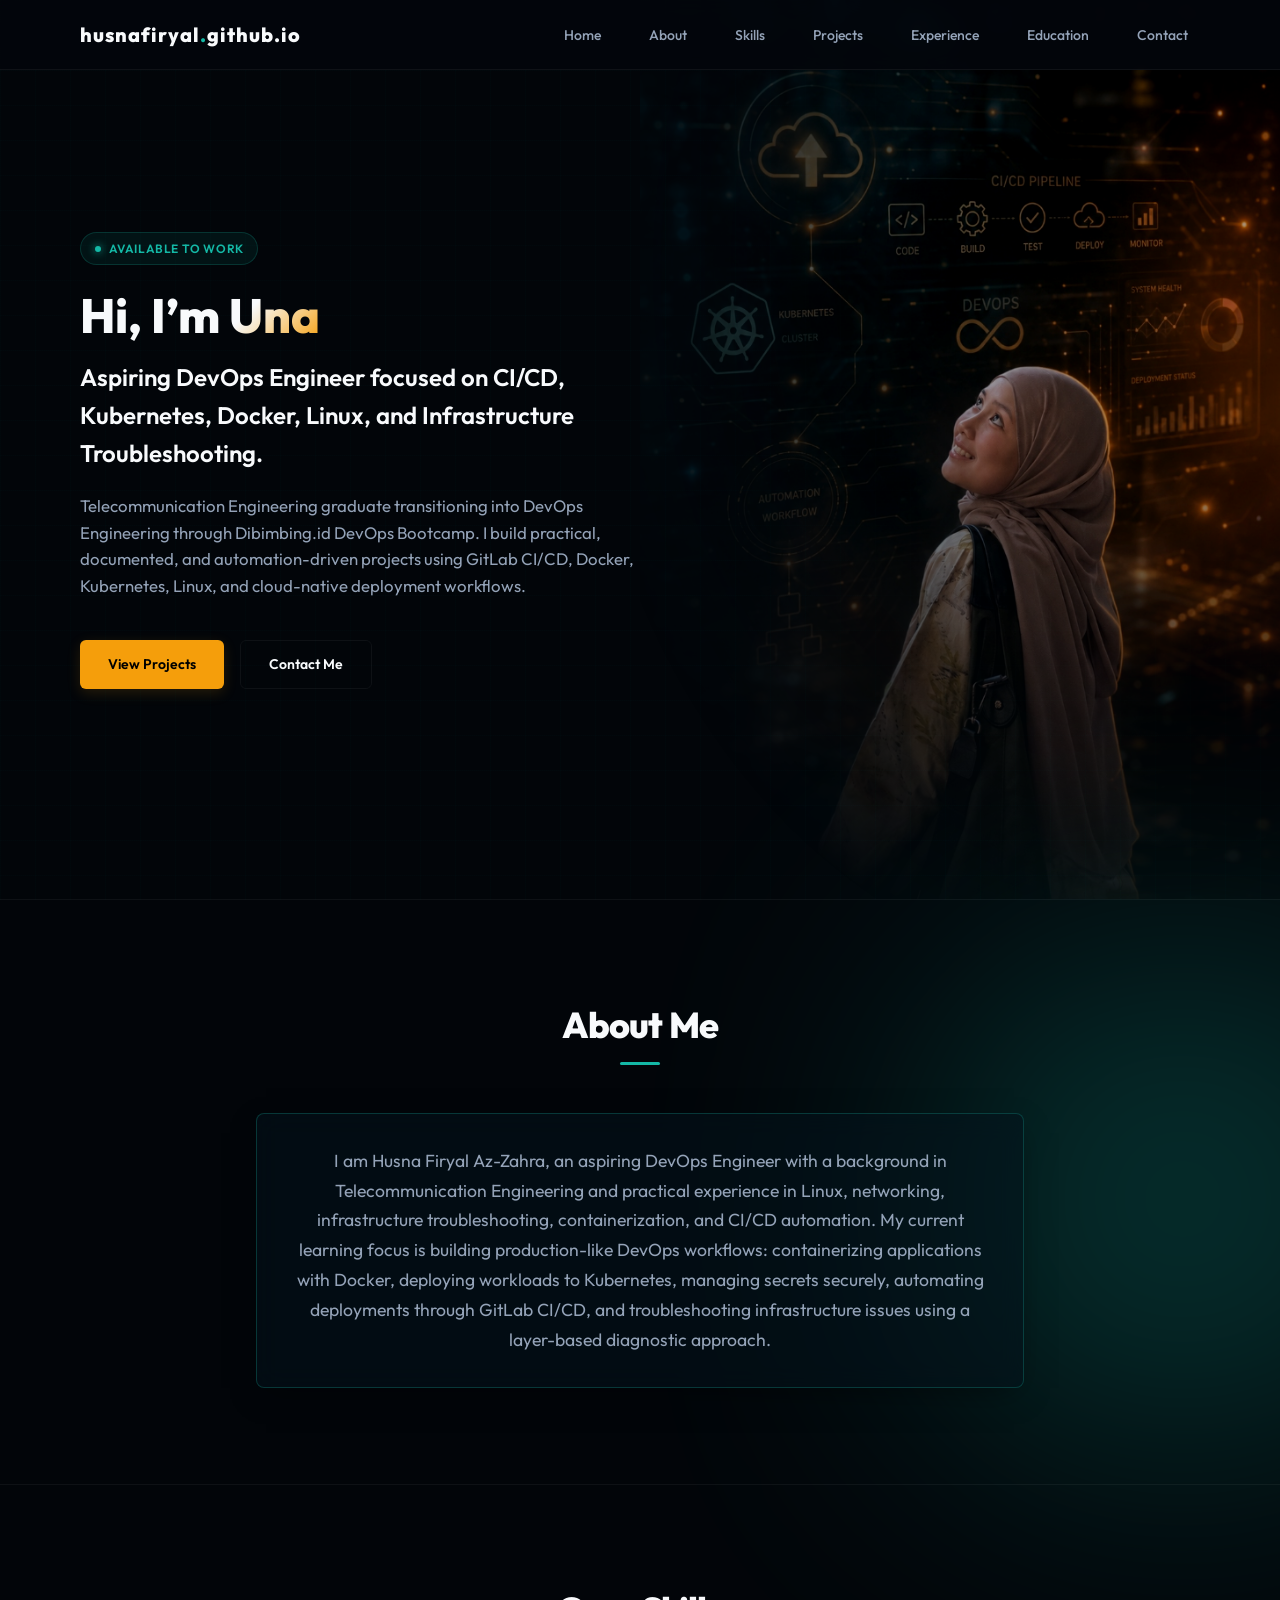
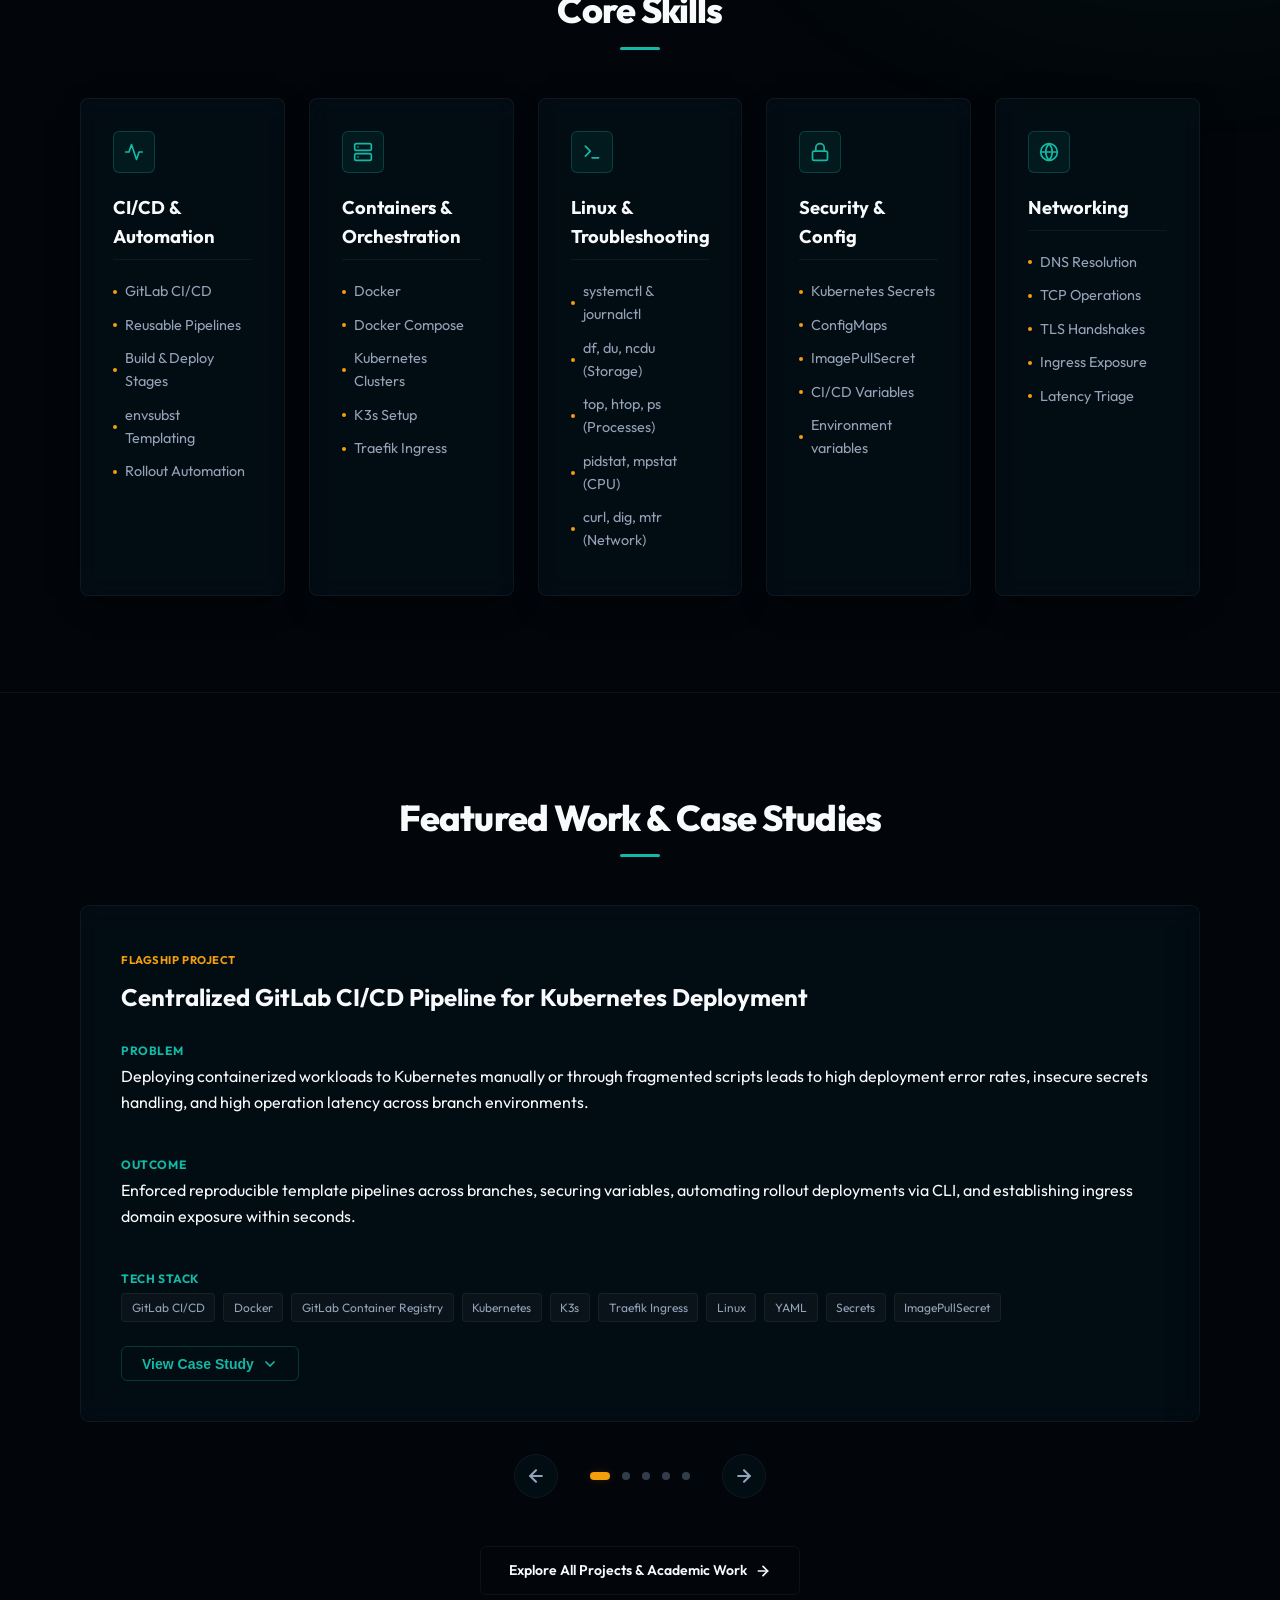
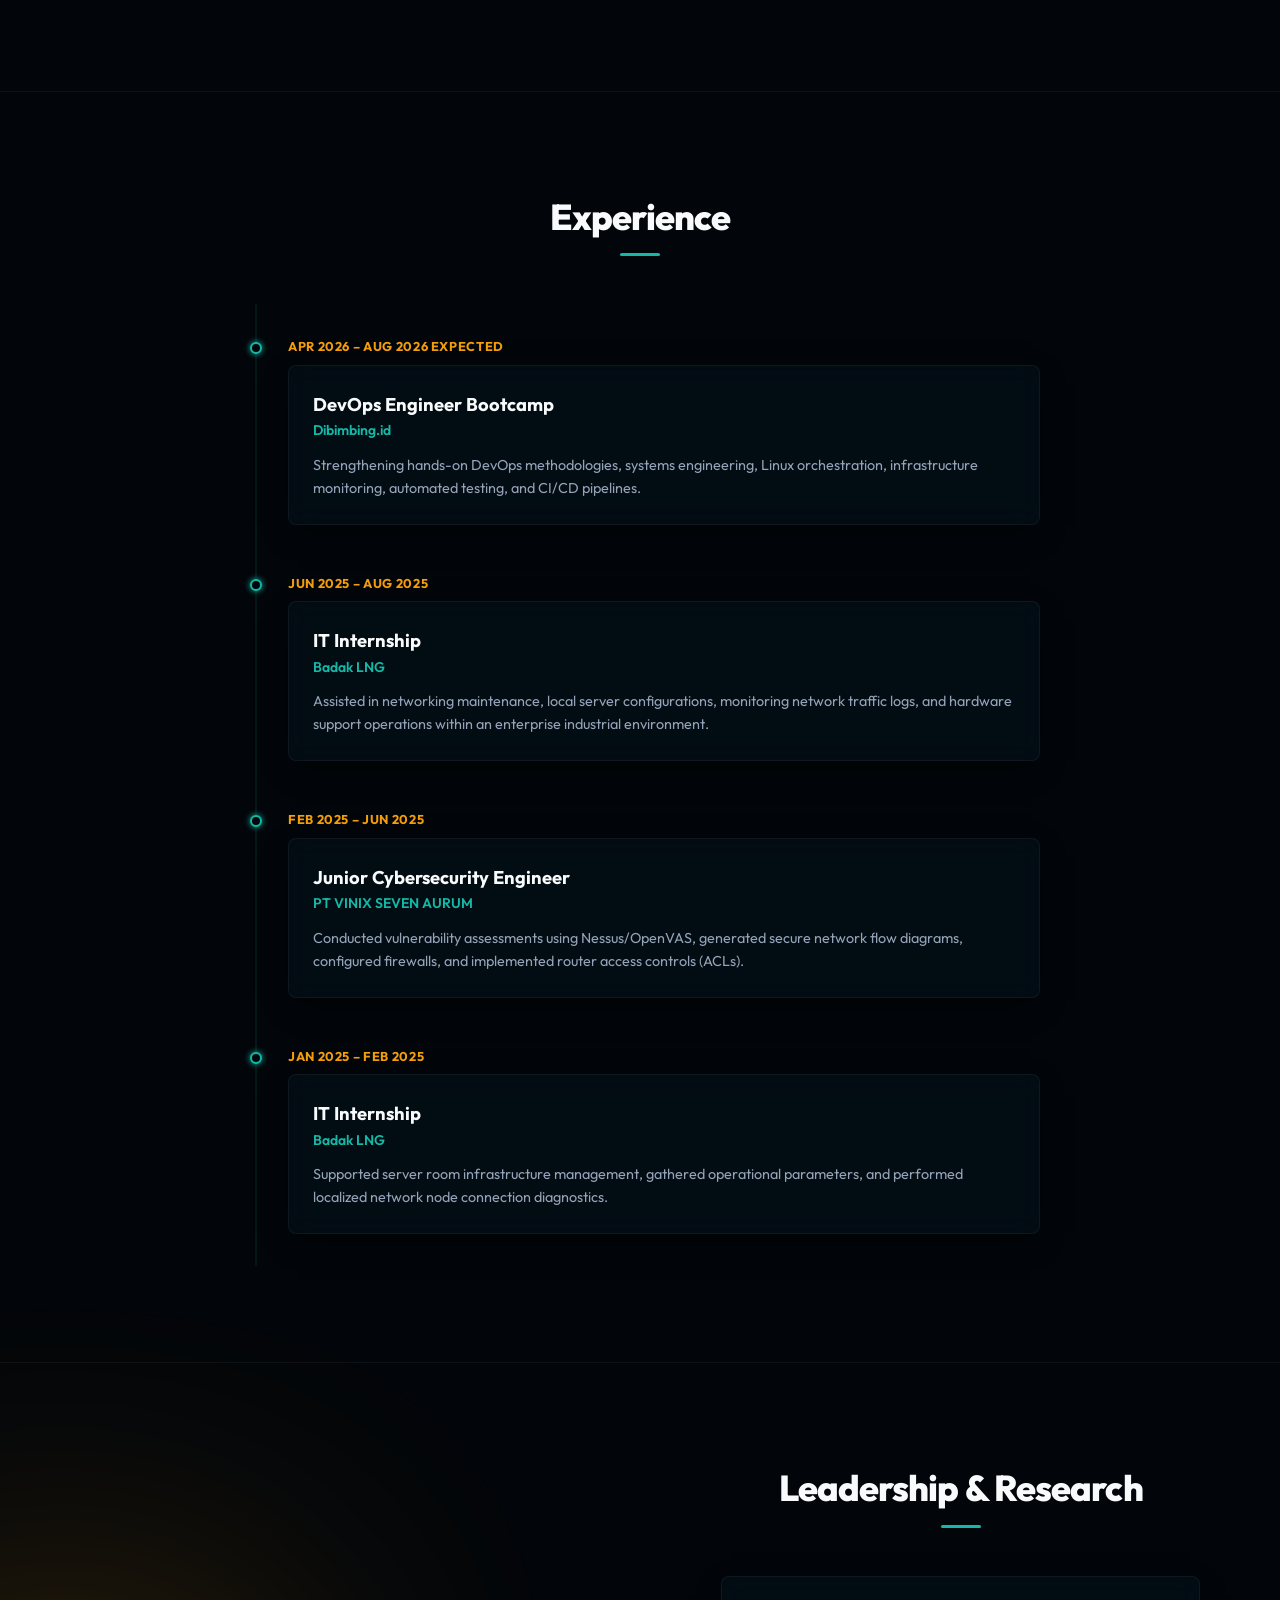
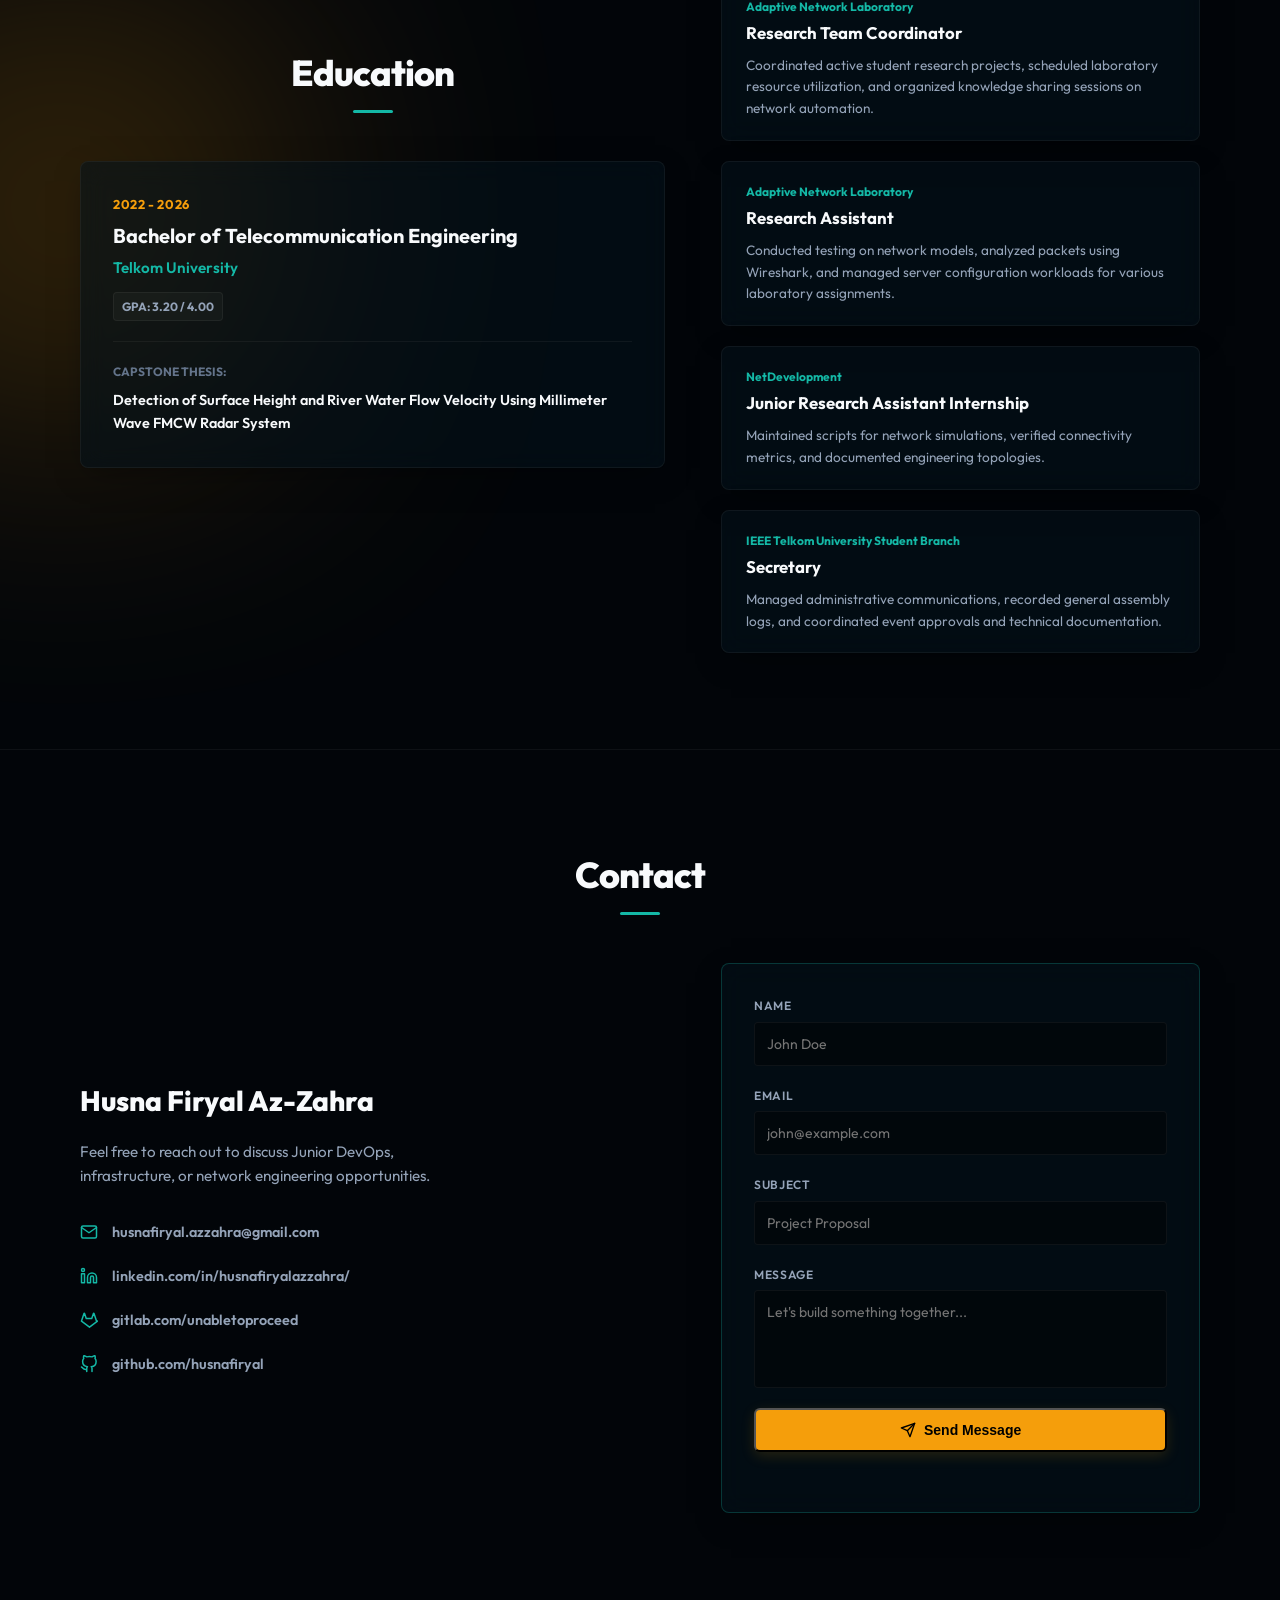
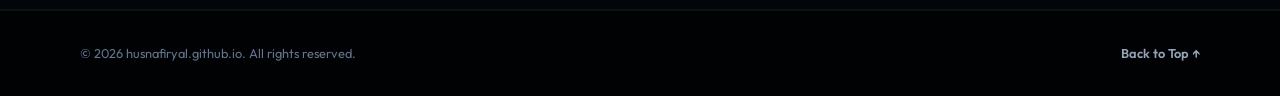
==== index.html @ a68b591d "feat: add projects page with filters and update profile refinements" ====
<!DOCTYPE html>
<html lang="en">
<head>
  <meta charset="UTF-8">
  <meta name="viewport" content="width=device-width, initial-scale=1.0">
  <title>Husna Firyal Az-Zahra | DevOps & System Engineer</title>
  <meta name="description" content="Portfolio of Husna Firyal Az-Zahra (Una), an IT Infrastructure & DevOps Engineer specializing in Linux, networking, CI/CD, and cloud-native systems.">
  
  <!-- Google Fonts -->
  <link rel="preconnect" href="https://fonts.googleapis.com">
  <link rel="preconnect" href="https://fonts.gstatic.com" crossorigin>
  <link href="https://fonts.googleapis.com/css2?family=Fira+Code:wght@400;600&family=Outfit:wght@300;400;500;600;700;800&display=swap" rel="stylesheet">
  
  <!-- CSS Stylesheet -->
  <link rel="stylesheet" href="style.css">
</head>
<body>

  <!-- Background Atmospheres -->
  <div class="bg-glow bg-glow-teal" aria-hidden="true"></div>
  <div class="bg-glow bg-glow-amber" aria-hidden="true"></div>
  <div class="bg-grid-overlay" aria-hidden="true"></div>

  <!-- Header Ribbon / Navbar -->
  <header class="header">
    <div class="header-container">
      <a href="#home" class="logo">
        husnafiryal<span class="logo-dot">.</span>github.io
      </a>
      
      <!-- Desktop Menu -->
      <nav class="nav-desktop">
        <ul class="nav-links">
          <li><a href="#home">Home</a></li>
          <li><a href="#about">About</a></li>
          <li><a href="#skills">Skills</a></li>
          <li><a href="#projects">Projects</a></li>
          <li><a href="#experience">Experience</a></li>
          <li><a href="#education">Education</a></li>
          <li><a href="#contact">Contact</a></li>
        </ul>
      </nav>

      <!-- Hamburger Menu Icon -->
      <button class="menu-toggle" aria-label="Toggle navigation menu" aria-expanded="false">
        <svg class="hamburger" width="24" height="24" viewBox="0 0 24 24" fill="none" stroke="currentColor" stroke-width="2" stroke-linecap="round" stroke-linejoin="round">
          <line x1="3" y1="12" x2="21" y2="12" class="line-mid"></line>
          <line x1="3" y1="6" x2="21" y2="6" class="line-top"></line>
          <line x1="3" y1="18" x2="21" y2="18" class="line-bot"></line>
        </svg>
      </button>
    </div>

    <!-- Mobile Drawer Menu -->
    <nav class="nav-mobile">
      <ul class="nav-mobile-links">
        <li><a href="#home">Home</a></li>
        <li><a href="#about">About</a></li>
        <li><a href="#skills">Skills</a></li>
        <li><a href="#projects">Projects</a></li>
        <li><a href="#experience">Experience</a></li>
        <li><a href="#education">Education</a></li>
        <li><a href="#contact">Contact</a></li>
      </ul>
    </nav>
  </header>

  <!-- Main Layout -->
  <main class="main-content">
    
    <!-- 1. Hero Section -->
    <section id="home" class="section hero-section">
      <div class="container grid-2">
        <!-- Hero Details Left -->
        <div class="hero-details">
          <div class="status-badge-container">
            <span class="status-badge">
              <span class="status-dot"></span>
              Available to work
            </span>
          </div>
          
          <h1 class="hero-title">
            Hi, I’m <span class="text-gradient-amber">Una</span>
          </h1>
          
          <p class="hero-subtitle">
            Aspiring DevOps Engineer focused on CI/CD, Kubernetes, Docker, Linux, and Infrastructure Troubleshooting.
          </p>
          
          <p class="hero-intro">
            Telecommunication Engineering graduate transitioning into DevOps Engineering through Dibimbing.id DevOps Bootcamp. I build practical, documented, and automation-driven projects using GitLab CI/CD, Docker, Kubernetes, Linux, and cloud-native deployment workflows.
          </p>
          
          <div class="hero-actions">
            <a href="#projects" class="btn btn-primary">View Projects</a>
            <a href="#contact" class="btn btn-secondary">Contact Me</a>
          </div>
        </div>
        
        <!-- Hero Visual Right -->
        <div class="hero-visual">
        </div>
      </div>
      
      <!-- Profile BG Wrapper (Aligned directly to the hero section container) -->
      <div class="profile-bg-wrapper">
        <img src="profile.jpg" alt="Una Portrait" class="profile-bg-image">
      </div>
    </section>

    <!-- 2. About Section -->
    <section id="about" class="section about-section">
      <div class="container container-narrow">
        <h2 class="section-title">About Me</h2>
        <div class="glass-card about-card">
          <p class="about-text">
            I am Husna Firyal Az-Zahra, an aspiring DevOps Engineer with a background in Telecommunication Engineering and practical experience in Linux, networking, infrastructure troubleshooting, containerization, and CI/CD automation. My current learning focus is building production-like DevOps workflows: containerizing applications with Docker, deploying workloads to Kubernetes, managing secrets securely, automating deployments through GitLab CI/CD, and troubleshooting infrastructure issues using a layer-based diagnostic approach.
          </p>
        </div>
      </div>
    </section>

    <!-- 3. Core Skills Section -->
    <section id="skills" class="section skills-section">
      <div class="container">
        <h2 class="section-title">Core Skills</h2>
        <div class="skills-grid">
          <!-- Card 1 -->
          <div class="glass-card skill-card">
            <div class="skill-icon-wrapper">
              <svg xmlns="http://www.w3.org/2000/svg" viewBox="0 0 24 24" fill="none" stroke="currentColor" stroke-width="2" stroke-linecap="round" stroke-linejoin="round" class="skill-icon"><polyline points="22 12 18 12 15 21 9 3 6 12 2 12"></polyline></svg>
            </div>
            <h3>CI/CD & Automation</h3>
            <ul>
              <li>GitLab CI/CD</li>
              <li>Reusable Pipelines</li>
              <li>Build & Deploy Stages</li>
              <li>envsubst Templating</li>
              <li>Rollout Automation</li>
            </ul>
          </div>
          
          <!-- Card 2 -->
          <div class="glass-card skill-card">
            <div class="skill-icon-wrapper">
              <svg xmlns="http://www.w3.org/2000/svg" viewBox="0 0 24 24" fill="none" stroke="currentColor" stroke-width="2" stroke-linecap="round" stroke-linejoin="round" class="skill-icon"><rect x="2" y="2" width="20" height="8" rx="2" ry="2"></rect><rect x="2" y="14" width="20" height="8" rx="2" ry="2"></rect><line x1="6" y1="6" x2="6.01" y2="6"></line><line x1="6" y1="18" x2="6.01" y2="18"></line></svg>
            </div>
            <h3>Containers & Orchestration</h3>
            <ul>
              <li>Docker</li>
              <li>Docker Compose</li>
              <li>Kubernetes Clusters</li>
              <li>K3s Setup</li>
              <li>Traefik Ingress</li>
            </ul>
          </div>

          <!-- Card 3 -->
          <div class="glass-card skill-card">
            <div class="skill-icon-wrapper">
              <svg xmlns="http://www.w3.org/2000/svg" viewBox="0 0 24 24" fill="none" stroke="currentColor" stroke-width="2" stroke-linecap="round" stroke-linejoin="round" class="skill-icon"><polyline points="4 17 10 11 4 5"></polyline><line x1="12" y1="19" x2="20" y2="19"></line></svg>
            </div>
            <h3>Linux & Troubleshooting</h3>
            <ul>
              <li>systemctl & journalctl</li>
              <li>df, du, ncdu (Storage)</li>
              <li>top, htop, ps (Processes)</li>
              <li>pidstat, mpstat (CPU)</li>
              <li>curl, dig, mtr (Network)</li>
            </ul>
          </div>

          <!-- Card 4 -->
          <div class="glass-card skill-card">
            <div class="skill-icon-wrapper">
              <svg xmlns="http://www.w3.org/2000/svg" viewBox="0 0 24 24" fill="none" stroke="currentColor" stroke-width="2" stroke-linecap="round" stroke-linejoin="round" class="skill-icon"><rect x="3" y="11" width="18" height="11" rx="2" ry="2"></rect><path d="M7 11V7a5 5 0 0 1 10 0v4"></path></svg>
            </div>
            <h3>Security & Config</h3>
            <ul>
              <li>Kubernetes Secrets</li>
              <li>ConfigMaps</li>
              <li>ImagePullSecret</li>
              <li>CI/CD Variables</li>
              <li>Environment variables</li>
            </ul>
          </div>

          <!-- Card 5 -->
          <div class="glass-card skill-card">
            <div class="skill-icon-wrapper">
              <svg xmlns="http://www.w3.org/2000/svg" viewBox="0 0 24 24" fill="none" stroke="currentColor" stroke-width="2" stroke-linecap="round" stroke-linejoin="round" class="skill-icon"><circle cx="12" cy="12" r="10"></circle><line x1="2" y1="12" x2="22" y2="12"></line><path d="M12 2a15.3 15.3 0 0 1 4 10 15.3 15.3 0 0 1-4 10 15.3 15.3 0 0 1-4-10 15.3 15.3 0 0 1 4-10z"></path></svg>
            </div>
            <h3>Networking</h3>
            <ul>
              <li>DNS Resolution</li>
              <li>TCP Operations</li>
              <li>TLS Handshakes</li>
              <li>Ingress Exposure</li>
              <li>Latency Triage</li>
            </ul>
          </div>
        </div>
      </div>
    </section>

    <!-- 4. Featured Projects Section -->
    <section id="projects" class="section projects-section">
      <div class="container">
        <h2 class="section-title">Featured Work & Case Studies</h2>
        <!-- Projects Carousel Wrapper -->
        <div class="projects-carousel-container">
          <div class="carousel-track">
            
            <!-- Project 1 (Flagship) -->
            <div class="glass-card project-card featured-project">
              <div class="project-header">
                <span class="project-badge">Flagship Project</span>
                <h3>Centralized GitLab CI/CD Pipeline for Kubernetes Deployment</h3>
              </div>
              
              <!-- Summary Container (Always Visible) -->
              <div class="project-summary">
                <div class="case-study-block">
                  <span class="case-study-label">Problem</span>
                  <p>Deploying containerized workloads to Kubernetes manually or through fragmented scripts leads to high deployment error rates, insecure secrets handling, and high operation latency across branch environments.</p>
                </div>
                
                <div class="case-study-block">
                  <span class="case-study-label">Outcome</span>
                  <p>Enforced reproducible template pipelines across branches, securing variables, automating rollout deployments via CLI, and establishing ingress domain exposure within seconds.</p>
                </div>

                <div class="case-study-block">
                  <span class="case-study-label">Tech Stack</span>
                  <div class="project-tags">
                    <span>GitLab CI/CD</span>
                    <span>Docker</span>
                    <span>GitLab Container Registry</span>
                    <span>Kubernetes</span>
                    <span>K3s</span>
                    <span>Traefik Ingress</span>
                    <span>Linux</span>
                    <span>YAML</span>
                    <span>Secrets</span>
                    <span>ImagePullSecret</span>
                  </div>
                </div>
              </div>

              <!-- Collapsible Details Container -->
              <div id="project-1-collapsible" class="project-collapsible">
                <div class="project-body grid-2">
                  <div class="project-info">
                    <div class="case-study-block">
                      <span class="case-study-label">Solution</span>
                      <p>Built a reusable centralized CI/CD pipeline using GitLab CI/CD to automate Docker image build, push to GitLab Container Registry, Kubernetes manifest injection, ImagePullSecret creation, and deployment to a K3s Kubernetes cluster.</p>
                    </div>
                  </div>
                  
                  <div class="project-visuals">
                    <!-- Static Flowchart -->
                    <div class="flowchart-container">
                      <span class="flowchart-title">Pipeline & Cluster Architecture Flow</span>
                      <div class="flowchart">
                        <div class="flow-step">Git Push</div>
                        <div class="flow-arrow">&rarr;</div>
                        <div class="flow-step">GitLab CI/CD</div>
                        <div class="flow-arrow">&rarr;</div>
                        <div class="flow-step">Docker Build</div>
                        <div class="flow-arrow">&rarr;</div>
                        <div class="flow-step">GitLab Registry</div>
                        <div class="flow-arrow">&rarr;</div>
                        <div class="flow-step">Kubernetes Secret</div>
                        <div class="flow-arrow">&rarr;</div>
                        <div class="flow-step">Kubernetes Deployment</div>
                        <div class="flow-arrow">&rarr;</div>
                        <div class="flow-step">Traefik Ingress</div>
                        <div class="flow-arrow">&rarr;</div>
                        <div class="flow-step highlight">Live Web App</div>
                      </div>
                    </div>
                    
                    <!-- Terminal / Code Block (Recruiter Friendly) -->
                    <div class="terminal-container">
                      <div class="terminal-header">
                        <div class="terminal-buttons">
                          <span class="term-btn term-red"></span>
                          <span class="term-btn term-yellow"></span>
                          <span class="term-btn term-green"></span>
                        </div>
                        <span class="terminal-title">kubectl-deploy-verify.log</span>
                      </div>
                      <div class="terminal-body">
                        <div class="term-line"><span class="term-info">pipeline: passed</span> | <span class="term-success">build-job: success</span> | <span class="term-success">deploy-job: success</span></div>
                        <div class="term-line"><span class="term-cmd">$ kubectl get pods -n production</span></div>
                        <div class="term-line text-muted">NAME                       READY   STATUS    RESTARTS   AGE</div>
                        <div class="term-line">web-app-848f95c5d-abcde    1/1     <span class="term-success">Running</span>   0          42s</div>
                        <div class="term-line">web-app-848f95c5d-fghij    1/1     <span class="term-success">Running</span>   0          42s</div>
                        <div class="term-line">web-app-848f95c5d-klmno    1/1     <span class="term-success">Running</span>   0          42s</div>
                        <div class="term-line"><span class="term-cmd">$ kubectl get svc -n production</span></div>
                        <div class="term-line text-muted">NAME          TYPE        CLUSTER-IP      EXTERNAL-IP   PORT(S)    AGE</div>
                        <div class="term-line">web-service   ClusterIP   10.43.120.45    &lt;none&gt;        80/TCP     42s</div>
                        <div class="term-line"><span class="term-cmd">$ kubectl get ingress -n production</span></div>
                        <div class="term-line text-muted">NAME          CLASS     HOSTS             ADDRESS        PORTS   AGE</div>
                        <div class="term-line">web-ingress   traefik   husnafiryal.github.io           192.168.1.10   80      42s</div>
                        <div class="term-line"><span class="term-success">✓ Deployment fully validated</span></div>
                      </div>
                    </div>
                  </div>
                </div>
                
                <!-- Case Study Highlights -->
                <div class="case-study-highlights">
                  <h4>Key Case Study Deliverables:</h4>
                  <ul>
                    <li><strong>Reusable Pipeline Templates:</strong> Parameterized jobs for staging, testing, and deployment to decouple config overrides from scripts.</li>
                    <li><strong>Dynamic Manifest Patching:</strong> Utilized `envsubst` to inject variables (`APP_KEY_VAR`, `DB_PASSWORD_VAR`) dynamically during pipeline evaluation.</li>
                    <li><strong>Secure Access:</strong> Generated transient `ImagePullSecret` tokens to safely pull private images inside K3s.</li>
                    <li><strong>Rollout Controls:</strong> Enforced automated `kubectl rollout restart` and status loops to ensure application availability.</li>
                  </ul>
                </div>
              </div>

              <!-- Toggle Button Wrapper -->
              <div class="project-toggle-container">
                <button class="btn-project-toggle" aria-expanded="false" aria-controls="project-1-collapsible">
                  <span>View Case Study</span>
                  <svg class="toggle-icon" xmlns="http://www.w3.org/2000/svg" width="16" height="16" viewBox="0 0 24 24" fill="none" stroke="currentColor" stroke-width="2.5" stroke-linecap="round" stroke-linejoin="round"><polyline points="6 9 12 15 18 9"></polyline></svg>
                </button>
              </div>
            </div>
            
            <!-- Project 2 -->
            <div class="glass-card project-card">
              <div class="project-header">
                <span class="project-badge">Workload Orchestration</span>
                <h3>High-Availability Kubernetes App Deployment with Traefik Ingress</h3>
              </div>
              
              <!-- Summary Container (Always Visible) -->
              <div class="project-summary">
                <div class="case-study-block">
                  <span class="case-study-label">Problem</span>
                  <p>Deploying single-instance container workloads exposes applications to single-point-of-failure downtimes during node restarts, high traffic, or runtime crashes.</p>
                </div>
                
                <div class="case-study-block">
                  <span class="case-study-label">Outcome</span>
                  <p>Achieved zero-downtime rolling updates and failover protection, verifying node statuses and service endpoints natively via CLI.</p>
                </div>

                <div class="case-study-block">
                  <span class="case-study-label">Tech Stack</span>
                  <div class="project-tags">
                    <span>Kubernetes</span>
                    <span>K3s</span>
                    <span>Traefik</span>
                    <span>Deployment</span>
                    <span>Service</span>
                    <span>Ingress</span>
                    <span>ConfigMap</span>
                    <span>Secret</span>
                    <span>Resource Limits</span>
                    <span>kubectl</span>
                  </div>
                </div>
              </div>
              
              <!-- Collapsible Details Container -->
              <div id="project-2-collapsible" class="project-collapsible">
                <div class="project-body-split grid-2">
                  <div>
                    <div class="case-study-block">
                      <span class="case-study-label">Solution</span>
                      <p>Deployed a containerized color application to a K3s Kubernetes cluster using Deployment, Service, ConfigMap/Secret, resource limits, 3 replicas, and Traefik Ingress.</p>
                    </div>
                  </div>
                  <div>
                    <div class="case-study-block">
                      <span class="case-study-label">Key Highlights</span>
                      <ul class="highlights-list">
                        <li>Scaled pods to 3 replicas with Anti-Affinity rules for cluster resilience.</li>
                        <li>Designed resource request limits (CPU and Memory) to prevent node overload.</li>
                        <li>Exposed app via Traefik Ingress with custom hostname bindings.</li>
                      </ul>
                    </div>
                  </div>
                </div>
              </div>

              <!-- Toggle Button Wrapper -->
              <div class="project-toggle-container">
                <button class="btn-project-toggle" aria-expanded="false" aria-controls="project-2-collapsible">
                  <span>View Case Study</span>
                  <svg class="toggle-icon" xmlns="http://www.w3.org/2000/svg" width="16" height="16" viewBox="0 0 24 24" fill="none" stroke="currentColor" stroke-width="2.5" stroke-linecap="round" stroke-linejoin="round"><polyline points="6 9 12 15 18 9"></polyline></svg>
                </button>
              </div>
            </div>
            
            <!-- Project 3 -->
            <div class="glass-card project-card">
              <div class="project-header">
                <span class="project-badge">Database & Containerization</span>
                <h3>Dockerized Python Authentication App with PostgreSQL</h3>
              </div>
              
              <!-- Summary Container (Always Visible) -->
              <div class="project-summary">
                <div class="case-study-block">
                  <span class="case-study-label">Problem</span>
                  <p>Local database and app instances frequently encounter environment discrepancies, dependency failures, and database boot latency timing-out the main application during startup.</p>
                </div>
                
                <div class="case-study-block">
                  <span class="case-study-label">Outcome</span>
                  <p>Unified local development environments, preventing data loss during containers rebuild and exposing local services securely.</p>
                </div>

                <div class="case-study-block">
                  <span class="case-study-label">Tech Stack</span>
                  <div class="project-tags">
                    <span>Docker</span>
                    <span>Docker Compose</span>
                    <span>Python</span>
                    <span>PostgreSQL 15</span>
                    <span>Docker Network</span>
                    <span>Docker Volume</span>
                    <span>Environment Variables</span>
                    <span>Healthcheck</span>
                  </div>
                </div>
              </div>
              
              <!-- Collapsible Details Container -->
              <div id="project-3-collapsible" class="project-collapsible">
                <div class="project-body-split grid-2">
                  <div>
                    <div class="case-study-block">
                      <span class="case-study-label">Solution</span>
                      <p>Containerized a Python authentication app using Dockerfile and Docker Compose, connected it to PostgreSQL 15, configured Docker network, volume, environment variables, and database healthcheck.</p>
                    </div>
                  </div>
                  <div>
                    <div class="case-study-block">
                      <span class="case-study-label">Key Highlights</span>
                      <ul class="highlights-list">
                        <li>Optimized multi-stage Docker build to reduce production image size.</li>
                        <li>Secured persistent data using named Docker volumes for PostgreSQL 15.</li>
                        <li>Implemented db readiness check via `pg_isready` before launching the app.</li>
                      </ul>
                    </div>
                  </div>
                </div>
              </div>

              <!-- Toggle Button Wrapper -->
              <div class="project-toggle-container">
                <button class="btn-project-toggle" aria-expanded="false" aria-controls="project-3-collapsible">
                  <span>View Case Study</span>
                  <svg class="toggle-icon" xmlns="http://www.w3.org/2000/svg" width="16" height="16" viewBox="0 0 24 24" fill="none" stroke="currentColor" stroke-width="2.5" stroke-linecap="round" stroke-linejoin="round"><polyline points="6 9 12 15 18 9"></polyline></svg>
                </button>
              </div>
            </div>
  
            <!-- Project 4 -->
            <div class="glass-card project-card">
              <div class="project-header">
                <span class="project-badge">Linux & Triage</span>
                <h3>Linux Infrastructure Troubleshooting Labs</h3>
              </div>
              
              <!-- Summary Container (Always Visible) -->
              <div class="project-summary">
                <div class="case-study-block">
                  <span class="case-study-label">Problem</span>
                  <p>Production system incidents—such as depleted disk volumes, CPU-bound freezes, connection timeouts, and DNS resolution failures—frequently cause application downtime.</p>
                </div>
                
                <div class="case-study-block">
                  <span class="case-study-label">Outcome</span>
                  <p>Restored system uptime and verified configuration settings, establishing system validation procedures for future deployments.</p>
                </div>

                <div class="case-study-block">
                  <span class="case-study-label">Tech Stack</span>
                  <div class="project-tags">
                    <span>Linux</span>
                    <span>systemctl</span>
                    <span>journalctl</span>
                    <span>df</span>
                    <span>du</span>
                    <span>ncdu</span>
                    <span>top</span>
                    <span>htop</span>
                    <span>ps</span>
                    <span>pidstat</span>
                    <span>mpstat</span>
                    <span>free</span>
                    <span>pmap</span>
                    <span>nginx</span>
                    <span>ss</span>
                    <span>curl</span>
                    <span>dig</span>
                    <span>mtr</span>
                  </div>
                </div>
              </div>
              
              <!-- Collapsible Details Container -->
              <div id="project-4-collapsible" class="project-collapsible">
                <div class="project-body-split grid-2">
                  <div>
                    <div class="case-study-block">
                      <span class="case-study-label">Solution</span>
                      <p>Completed infrastructure troubleshooting labs covering disk full incidents, high CPU usage, memory leak simulation, nginx connection refused, and API network latency analysis.</p>
                    </div>
                  </div>
                  <div>
                    <div class="case-study-block">
                      <span class="case-study-label">Troubleshooting Mindset & Highlights</span>
                      <div class="mindset-flow">
                        <span>Reproduce issue</span> &rarr; 
                        <span>Inspect layer</span> &rarr; 
                        <span>Collect evidence</span> &rarr; 
                        <span>Identify root cause</span> &rarr; 
                        <span>Remediate safely</span> &rarr; 
                        <span>Verify recovery</span>
                      </div>
                      <ul class="highlights-list" style="margin-top: 0.75rem;">
                        <li>Disk Full: Cleared space by triaging directories with `df -h` and `ncdu`.</li>
                        <li>CPU/Memory Leak: Analyzed process RSS memory growth using `pmap` and `ps`.</li>
                        <li>Connection Latency: Debugged nginx status, port bindings via `ss`, and mtr routing.</li>
                      </ul>
                    </div>
                  </div>
                </div>
              </div>

              <!-- Toggle Button Wrapper -->
              <div class="project-toggle-container">
                <button class="btn-project-toggle" aria-expanded="false" aria-controls="project-4-collapsible">
                  <span>View Case Study</span>
                  <svg class="toggle-icon" xmlns="http://www.w3.org/2000/svg" width="16" height="16" viewBox="0 0 24 24" fill="none" stroke="currentColor" stroke-width="2.5" stroke-linecap="round" stroke-linejoin="round"><polyline points="6 9 12 15 18 9"></polyline></svg>
                </button>
              </div>
            </div>
  
            <!-- Project 5 -->
            <div class="glass-card project-card">
              <div class="project-header">
                <span class="project-badge">Git & Shell Scripting</span>
                <h3>Git Branching Workflow and Basic GitLab CI/CD</h3>
              </div>
              
              <!-- Summary Container (Always Visible) -->
              <div class="project-summary">
                <div class="case-study-block">
                  <span class="case-study-label">Problem</span>
                  <p>Concurrent engineering changes without branch controls risk overwriting stable environments, committing syntax bugs, and breaking production pipelines.</p>
                </div>
                
                <div class="case-study-block">
                  <span class="case-study-label">Outcome</span>
                  <p>Reduced integration conflicts, validated shell script permissions, and automated version releases via pipeline triggers.</p>
                </div>

                <div class="case-study-block">
                  <span class="case-study-label">Tech Stack</span>
                  <div class="project-tags">
                    <span>Git</span>
                    <span>GitLab</span>
                    <span>GitLab CI/CD</span>
                    <span>Bash</span>
                    <span>Branching Strategy</span>
                    <span>Tags</span>
                    <span>Releases</span>
                  </div>
                </div>
              </div>
              
              <!-- Collapsible Details Container -->
              <div id="project-5-collapsible" class="project-collapsible">
                <div class="project-body-split grid-2">
                  <div>
                    <div class="case-study-block">
                      <span class="case-study-label">Solution</span>
                      <p>Built a GitLab repository workflow using main/dev/uat/feature branches, basic CI/CD stages, semantic commits, shell script fixes, tags, and releases.</p>
                    </div>
                  </div>
                  <div>
                    <div class="case-study-block">
                      <span class="case-study-label">Key Highlights</span>
                      <ul class="highlights-list">
                        <li>Designed branch protections for staging (`uat`) and production (`main`).</li>
                        <li>Wrote test, build, and deploy pipeline verification stages.</li>
                        <li>Debugging shell permissions (`chmod +x`) and shebang path definitions.</li>
                      </ul>
                    </div>
                  </div>
                </div>
              </div>

              <!-- Toggle Button Wrapper -->
              <div class="project-toggle-container">
                <button class="btn-project-toggle" aria-expanded="false" aria-controls="project-5-collapsible">
                  <span>View Case Study</span>
                  <svg class="toggle-icon" xmlns="http://www.w3.org/2000/svg" width="16" height="16" viewBox="0 0 24 24" fill="none" stroke="currentColor" stroke-width="2.5" stroke-linecap="round" stroke-linejoin="round"><polyline points="6 9 12 15 18 9"></polyline></svg>
                </button>
              </div>
            </div>
  
          </div>
        </div>

        <!-- Carousel Navigation Controls below cards -->
        <div class="carousel-controls">
          <button class="carousel-btn prev-btn" aria-label="Previous Project">
            <svg xmlns="http://www.w3.org/2000/svg" width="20" height="20" viewBox="0 0 24 24" fill="none" stroke="currentColor" stroke-width="2.5" stroke-linecap="round" stroke-linejoin="round"><line x1="19" y1="12" x2="5" y2="12"></line><polyline points="12 19 5 12 12 5"></polyline></svg>
          </button>
          <div class="carousel-dots">
            <span class="carousel-dot active" data-slide="0" aria-label="Project 1 of 5"></span>
            <span class="carousel-dot" data-slide="1" aria-label="Project 2 of 5"></span>
            <span class="carousel-dot" data-slide="2" aria-label="Project 3 of 5"></span>
            <span class="carousel-dot" data-slide="3" aria-label="Project 4 of 5"></span>
            <span class="carousel-dot" data-slide="4" aria-label="Project 5 of 5"></span>
          </div>
          <button class="carousel-btn next-btn" aria-label="Next Project">
            <svg xmlns="http://www.w3.org/2000/svg" width="20" height="20" viewBox="0 0 24 24" fill="none" stroke="currentColor" stroke-width="2.5" stroke-linecap="round" stroke-linejoin="round"><line x1="5" y1="12" x2="19" y2="12"></line><polyline points="12 5 19 12 12 19"></polyline></svg>
          </button>
        </div>
        
        <div class="view-all-projects-container" style="text-align: center; margin-top: 3rem;">
          <a href="projects.html" class="btn btn-secondary" style="display: inline-flex; align-items: center; gap: 0.5rem;">
            <span>Explore All Projects & Academic Work</span>
            <svg xmlns="http://www.w3.org/2000/svg" width="16" height="16" viewBox="0 0 24 24" fill="none" stroke="currentColor" stroke-width="2.5" stroke-linecap="round" stroke-linejoin="round"><line x1="5" y1="12" x2="19" y2="12"></line><polyline points="12 5 19 12 12 19"></polyline></svg>
          </a>
        </div>
      </div>
    </section>

    <!-- 5. Experience Section -->
    <section id="experience" class="section experience-section">
      <div class="container">
        <h2 class="section-title">Experience</h2>
        <div class="timeline">
          <!-- Timeline Guide Line -->
          <div class="timeline-line"></div>
          
          <!-- Item 1 -->
          <div class="timeline-item">
            <div class="timeline-dot"></div>
            <div class="timeline-date">Apr 2026 – Aug 2026 Expected</div>
            <div class="glass-card timeline-card">
              <h3>DevOps Engineer Bootcamp</h3>
              <h4 class="timeline-company">Dibimbing.id</h4>
              <p>Strengthening hands-on DevOps methodologies, systems engineering, Linux orchestration, infrastructure monitoring, automated testing, and CI/CD pipelines.</p>
            </div>
          </div>
          
          <!-- Item 2 -->
          <div class="timeline-item">
            <div class="timeline-dot"></div>
            <div class="timeline-date">Jun 2025 – Aug 2025</div>
            <div class="glass-card timeline-card">
              <h3>IT Internship</h3>
              <h4 class="timeline-company">Badak LNG</h4>
              <p>Assisted in networking maintenance, local server configurations, monitoring network traffic logs, and hardware support operations within an enterprise industrial environment.</p>
            </div>
          </div>

          <!-- Item 3 -->
          <div class="timeline-item">
            <div class="timeline-dot"></div>
            <div class="timeline-date">Feb 2025 – Jun 2025</div>
            <div class="glass-card timeline-card">
              <h3>Junior Cybersecurity Engineer</h3>
              <h4 class="timeline-company">PT VINIX SEVEN AURUM</h4>
              <p>Conducted vulnerability assessments using Nessus/OpenVAS, generated secure network flow diagrams, configured firewalls, and implemented router access controls (ACLs).</p>
            </div>
          </div>

          <!-- Item 4 -->
          <div class="timeline-item">
            <div class="timeline-dot"></div>
            <div class="timeline-date">Jan 2025 – Feb 2025</div>
            <div class="glass-card timeline-card">
              <h3>IT Internship</h3>
              <h4 class="timeline-company">Badak LNG</h4>
              <p>Supported server room infrastructure management, gathered operational parameters, and performed localized network node connection diagnostics.</p>
            </div>
          </div>
        </div>
      </div>
    </section>

    <!-- 6. Education & Leadership Section -->
    <section id="education" class="section education-section">
      <div class="container grid-2">
        <!-- Education Left -->
        <div>
          <h2 class="section-title">Education</h2>
          <div class="glass-card education-card">
            <div class="edu-header">
              <span class="edu-date">2022 - 2026</span>
              <h3>Bachelor of Telecommunication Engineering</h3>
              <h4 class="edu-school">Telkom University</h4>
              <span class="gpa-badge">GPA: 3.20 / 4.00</span>
            </div>
            <div class="edu-capstone">
              <h5>Capstone Thesis:</h5>
              <p class="capstone-title">Detection of Surface Height and River Water Flow Velocity Using Millimeter Wave FMCW Radar System</p>
            </div>
          </div>
        </div>
        
        <!-- Leadership Right -->
        <div>
          <h2 class="section-title">Leadership & Research</h2>
          <div class="leadership-list">
            <!-- Item 1 -->
            <div class="glass-card leadership-card">
              <span class="l-date">Adaptive Network Laboratory</span>
              <h3>Research Team Coordinator</h3>
              <p>Coordinated active student research projects, scheduled laboratory resource utilization, and organized knowledge sharing sessions on network automation.</p>
            </div>
            
            <!-- Item 2 -->
            <div class="glass-card leadership-card">
              <span class="l-date">Adaptive Network Laboratory</span>
              <h3>Research Assistant</h3>
              <p>Conducted testing on network models, analyzed packets using Wireshark, and managed server configuration workloads for various laboratory assignments.</p>
            </div>

            <!-- Item 3 -->
            <div class="glass-card leadership-card">
              <span class="l-date">NetDevelopment</span>
              <h3>Junior Research Assistant Internship</h3>
              <p>Maintained scripts for network simulations, verified connectivity metrics, and documented engineering topologies.</p>
            </div>

            <!-- Item 4 -->
            <div class="glass-card leadership-card">
              <span class="l-date">IEEE Telkom University Student Branch</span>
              <h3>Secretary</h3>
              <p>Managed administrative communications, recorded general assembly logs, and coordinated event approvals and technical documentation.</p>
            </div>
          </div>
        </div>
      </div>
    </section>

    <!-- 7. Contact Section -->
    <section id="contact" class="section contact-section">
      <div class="container">
        <h2 class="section-title">Contact</h2>
        <div class="contact-grid grid-2">
          <!-- Contact Info Left -->
          <div class="contact-info">
            <h3>Husna Firyal Az-Zahra</h3>
            <p>
              Feel free to reach out to discuss Junior DevOps, infrastructure, or network engineering opportunities.
            </p>
            
            <ul class="contact-links">
              <li>
                <a href="mailto:husnafiryal.azzahra@gmail.com" class="contact-link-item">
                  <svg xmlns="http://www.w3.org/2000/svg" width="18" height="18" viewBox="0 0 24 24" fill="none" stroke="currentColor" stroke-width="2" stroke-linecap="round" stroke-linejoin="round" class="contact-icon"><path d="M4 4h16c1.1 0 2 .9 2 2v12c0 1.1-.9 2-2 2H4c-1.1 0-2-.9-2-2V6c0-1.1.9-2 2-2z"></path><polyline points="22,6 12,13 2,6"></polyline></svg>
                  husnafiryal.azzahra@gmail.com
                </a>
              </li>
              <li>
                <a href="https://linkedin.com/in/husnafiryalazzahra/" target="_blank" rel="noopener noreferrer" class="contact-link-item">
                  <svg xmlns="http://www.w3.org/2000/svg" width="18" height="18" viewBox="0 0 24 24" fill="none" stroke="currentColor" stroke-width="2" stroke-linecap="round" stroke-linejoin="round" class="contact-icon"><path d="M16 8a6 6 0 0 1 6 6v7h-4v-7a2 2 0 0 0-2-2 2 2 0 0 0-2 2v7h-4v-7a6 6 0 0 1 6-6z"></path><rect x="2" y="9" width="4" height="12"></rect><circle cx="4" cy="4" r="2"></circle></svg>
                  linkedin.com/in/husnafiryalazzahra/
                </a>
              </li>
              <li>
                <a href="https://gitlab.com/unabletoproceed" target="_blank" rel="noopener noreferrer" class="contact-link-item">
                  <!-- Custom SVG for Gitlab -->
                  <svg xmlns="http://www.w3.org/2000/svg" width="18" height="18" viewBox="0 0 24 24" fill="none" stroke="currentColor" stroke-width="2" stroke-linecap="round" stroke-linejoin="round" class="contact-icon"><path d="m22 13.29-3.33-10a.42.42 0 0 0-.14-.18.38.38 0 0 0-.22-.07.39.39 0 0 0-.23.07.42.42 0 0 0-.14.18l-2.26 6.67H8.32L6.06 3.29a.42.42 0 0 0-.14-.18.38.38 0 0 0-.22-.07.39.39 0 0 0-.23.07.42.42 0 0 0-.14.18l-3.33 10a.42.42 0 0 0 0 .27l5.33 4 5.33 4 5.33-4 5.33-4a.42.42 0 0 0 0-.27z"></path></svg>
                  gitlab.com/unabletoproceed
                </a>
              </li>
              <li>
                <a href="https://github.com/husnafiryal" target="_blank" rel="noopener noreferrer" class="contact-link-item">
                  <svg xmlns="http://www.w3.org/2000/svg" width="18" height="18" viewBox="0 0 24 24" fill="none" stroke="currentColor" stroke-width="2" stroke-linecap="round" stroke-linejoin="round" class="contact-icon"><path d="M9 19c-5 1.5-5-2.5-7-3m14 6v-3.87a3.37 3.37 0 0 0-.94-2.61c3.14-.35 6.44-1.54 6.44-7A5.44 5.44 0 0 0 20 4.77 5.07 5.07 0 0 0 19.91 1S18.73.65 16 2.48a13.38 13.38 0 0 0-7 0C6.27.65 5.09 1 5.09 1A5.07 5.07 0 0 0 5 4.77a5.44 5.44 0 0 0-1.5 3.78c0 5.42 3.3 6.61 6.44 7A3.37 3.37 0 0 0 9 18.13V22"></path></svg>
                  github.com/husnafiryal
                </a>
              </li>
            </ul>
          </div>
          
          <!-- Contact Form Right -->
          <div class="glass-card contact-form-container">
            <form id="contactForm" class="contact-form">
              <div class="form-group">
                <label for="name">Name</label>
                <input type="text" id="name" name="name" required placeholder="John Doe">
              </div>
              <div class="form-group">
                <label for="email">Email</label>
                <input type="email" id="email" name="email" required placeholder="john@example.com">
              </div>
              <div class="form-group">
                <label for="subject">Subject</label>
                <input type="text" id="subject" name="subject" required placeholder="Project Proposal">
              </div>
              <div class="form-group">
                <label for="message">Message</label>
                <textarea id="message" name="message" rows="4" required placeholder="Let's build something together..."></textarea>
              </div>
              <button type="submit" class="btn btn-primary btn-full">
                <svg xmlns="http://www.w3.org/2000/svg" width="16" height="16" viewBox="0 0 24 24" fill="none" stroke="currentColor" stroke-width="2" stroke-linecap="round" stroke-linejoin="round" style="margin-right: 8px;"><line x1="22" y1="2" x2="11" y2="13"></line><polygon points="22 2 15 22 11 13 2 9 22 2"></polygon></svg>
                Send Message
              </button>
              <div id="formStatus" class="form-status"></div>
            </form>
          </div>
        </div>
      </div>
    </section>
  </main>

  <!-- Footer -->
  <footer class="footer">
    <div class="container footer-container">
      <p class="footer-copyright">&copy; 2026 husnafiryal.github.io. All rights reserved.</p>
      <a href="#home" class="back-to-top">Back to Top &uarr;</a>
    </div>
  </footer>

  <!-- JS Logic -->
  <script src="app.js"></script>
</body>
</html>
---- style.css ----
/* Style System for Una.dev Static Portfolio */

:root {
  /* Colors */
  --bg-base: #020509;
  --bg-surface: #03070c;
  --bg-card: rgba(4, 19, 29, 0.55);
  --bg-card-hover: rgba(4, 19, 29, 0.75);
  
  --teal-dim: rgba(20, 184, 166, 0.1);
  --teal-bright: #14b8a6;
  --teal-glow: rgba(20, 184, 166, 0.2);
  
  --amber-bright: #f59e0b;
  --amber-dark: #d97706;
  --amber-glow: rgba(245, 158, 11, 0.15);
  
  --border-glass: rgba(255, 255, 255, 0.05);
  --border-teal: rgba(20, 184, 166, 0.25);
  --border-teal-hover: rgba(20, 184, 166, 0.45);
  
  --text-primary: #f8fafc;
  --text-secondary: #94a3b8;
  --text-muted: #64748b;
  
  /* Layout */
  --header-height: 70px;
  --transition-smooth: all 0.3s cubic-bezier(0.4, 0, 0.2, 1);
  --border-radius: 8px;
}

/* CSS Reset & General */
* {
  box-sizing: border-box;
  margin: 0;
  padding: 0;
}

html {
  font-family: 'Outfit', sans-serif;
  color: var(--text-primary);
  background-color: var(--bg-base);
  scroll-behavior: smooth;
}

body {
  min-height: 100vh;
  line-height: 1.6;
  overflow-x: hidden;
  position: relative;
}

/* BackgroundAtmosphere Layers */
.bg-glow {
  position: absolute;
  border-radius: 50%;
  filter: blur(140px);
  pointer-events: none;
  z-index: -2;
  opacity: 0.35;
}

.bg-glow-teal {
  width: 450px;
  height: 450px;
  top: 15%;
  right: -10%;
  background: var(--teal-bright);
}

.bg-glow-amber {
  width: 380px;
  height: 380px;
  bottom: 20%;
  left: -10%;
  background: var(--amber-bright);
}

.bg-grid-overlay {
  position: fixed;
  inset: 0;
  background-image: 
    linear-gradient(rgba(20, 184, 166, 0.02) 1px, transparent 1px),
    linear-gradient(90deg, rgba(20, 184, 166, 0.02) 1px, transparent 1px);
  background-size: 35px 35px;
  pointer-events: none;
  z-index: -1;
}

/* Layout Utilities */
.container {
  width: 90%;
  max-width: 1200px;
  margin: 0 auto;
  padding: 0 1rem;
}

.container-narrow {
  max-width: 800px;
}

.section {
  padding: 6rem 0;
  border-bottom: 1px solid var(--border-glass);
}

.section-title {
  font-size: 2.25rem;
  font-weight: 800;
  letter-spacing: -0.025em;
  margin-bottom: 3rem;
  text-align: center;
  position: relative;
}

.section-title::after {
  content: '';
  display: block;
  width: 40px;
  height: 3px;
  background: var(--teal-bright);
  margin: 0.5rem auto 0 auto;
  border-radius: 2px;
}

.grid-2 {
  display: grid;
  grid-template-columns: 1fr;
  gap: 3.5rem;
  align-items: center;
}

@media (min-width: 768px) {
  .grid-2 {
    grid-template-columns: 1.1fr 0.9fr;
  }
}

/* Typography Helpers */
.text-gradient-amber {
  background: linear-gradient(135deg, var(--text-primary) 30%, var(--amber-bright) 100%);
  -webkit-background-clip: text;
  -webkit-text-fill-color: transparent;
}

/* Glassmorphism Cards */
.glass-card {
  background: var(--bg-card);
  backdrop-filter: blur(12px);
  -webkit-backdrop-filter: blur(12px);
  border: 1px solid var(--border-glass);
  border-radius: var(--border-radius);
  padding: 2rem;
  box-shadow: 0 10px 30px -10px rgba(0, 0, 0, 0.5);
  transition: var(--transition-smooth);
  position: relative;
  overflow: hidden;
}

.glass-card::before {
  content: '';
  position: absolute;
  top: 0;
  left: 0;
  width: 100%;
  height: 2px;
  background: linear-gradient(90deg, transparent, var(--teal-bright), transparent);
  opacity: 0;
  transition: var(--transition-smooth);
}

.glass-card:hover {
  background: var(--bg-card-hover);
  border-color: var(--border-teal);
  box-shadow: 0 12px 40px -8px rgba(20, 184, 166, 0.1);
  transform: translateY(-3px);
}

.glass-card:hover::before {
  opacity: 1;
}

/* Buttons */
.btn {
  display: inline-flex;
  align-items: center;
  justify-content: center;
  padding: 0.75rem 1.75rem;
  font-size: 0.875rem;
  font-weight: 600;
  text-decoration: none;
  border-radius: 6px;
  cursor: pointer;
  transition: var(--transition-smooth);
}

.btn-primary {
  background-color: var(--amber-bright);
  color: #000;
  box-shadow: 0 4px 14px var(--amber-glow);
}

.btn-primary:hover {
  background-color: var(--amber-dark);
  box-shadow: 0 6px 20px var(--amber-glow);
}

.btn-secondary {
  background-color: transparent;
  color: var(--text-primary);
  border: 1px solid var(--border-glass);
}

.btn-secondary:hover {
  background-color: rgba(255, 255, 255, 0.03);
  border-color: var(--teal-bright);
}

.btn-full {
  width: 100%;
}

/* 1. Header Ribbon */
.header {
  position: fixed;
  top: 0;
  left: 0;
  width: 100%;
  height: var(--header-height);
  z-index: 100;
  background: rgba(3, 7, 12, 0.85);
  backdrop-filter: blur(12px);
  -webkit-backdrop-filter: blur(12px);
  border-bottom: 1px solid var(--border-glass);
  transition: var(--transition-smooth);
}

.header-container {
  max-width: 1200px;
  width: 90%;
  height: 100%;
  margin: 0 auto;
  padding: 0 1rem;
  display: flex;
  justify-content: space-between;
  align-items: center;
}

.logo {
  font-size: 1.35rem;
  font-weight: 800;
  text-decoration: none;
  color: var(--text-primary);
  letter-spacing: 0.05em;
}

.logo-dot {
  color: var(--teal-bright);
}

.nav-desktop .nav-links {
  display: flex;
  list-style: none;
  gap: 1.5rem;
}

.nav-links a {
  text-decoration: none;
  font-size: 0.875rem;
  font-weight: 500;
  color: var(--text-secondary);
  transition: var(--transition-smooth);
  padding: 0.5rem 0.75rem;
  border-radius: 4px;
}

.nav-links a:hover {
  color: var(--amber-bright);
}

/* Mobile Toggle Hamburger */
.menu-toggle {
  display: none;
  background: transparent;
  border: none;
  color: var(--text-primary);
  cursor: pointer;
  z-index: 110;
}

.menu-toggle svg {
  transition: var(--transition-smooth);
}

.menu-toggle .line-top,
.menu-toggle .line-bot {
  transition: transform 0.3s ease, y1 0.3s ease, y2 0.3s ease;
}

/* Open Mobile Nav Styles */
.menu-toggle.open .line-mid {
  opacity: 0;
}

.menu-toggle.open .line-top {
  transform: rotate(45deg) translate(5px, 5px);
}

.menu-toggle.open .line-bot {
  transform: rotate(-45deg) translate(5px, -5px);
}

/* Mobile Navigation Drawer */
.nav-mobile {
  position: fixed;
  top: var(--header-height);
  left: 0;
  width: 100%;
  height: 0;
  background: rgba(3, 7, 12, 0.96);
  backdrop-filter: blur(16px);
  overflow: hidden;
  transition: height 0.4s cubic-bezier(0.4, 0, 0.2, 1);
  border-bottom: 0 solid var(--border-glass);
}

.nav-mobile.open {
  height: calc(100vh - var(--header-height));
  border-bottom-width: 1px;
}

.nav-mobile-links {
  display: flex;
  flex-direction: column;
  align-items: center;
  gap: 2rem;
  padding: 3rem 0;
  list-style: none;
}

.nav-mobile-links a {
  text-decoration: none;
  font-size: 1.25rem;
  font-weight: 600;
  color: var(--text-secondary);
  transition: var(--transition-smooth);
}

.nav-mobile-links a:hover {
  color: var(--amber-bright);
}

@media (max-width: 767px) {
  .nav-desktop {
    display: none;
  }
  .menu-toggle {
    display: block;
  }
}

/* 2. Hero Section */
.hero-section {
  padding-top: calc(var(--header-height) + 3rem);
  min-height: 100vh;
  display: flex;
  align-items: center;
  position: relative;
  overflow: hidden;
}

.hero-details {
  display: flex;
  flex-direction: column;
  position: relative;
  z-index: 2; /* Sits above background elements */
}

.status-badge-container {
  margin-bottom: 1.5rem;
}

.status-badge {
  display: inline-flex;
  align-items: center;
  background: rgba(20, 184, 166, 0.08);
  border: 1px solid rgba(20, 184, 166, 0.2);
  color: var(--teal-bright);
  font-size: 0.75rem;
  font-weight: 600;
  text-transform: uppercase;
  letter-spacing: 0.05em;
  padding: 0.35rem 0.85rem;
  border-radius: 50px;
}

.status-dot {
  width: 6px;
  height: 6px;
  background-color: var(--teal-bright);
  border-radius: 50%;
  margin-right: 8px;
  box-shadow: 0 0 8px var(--teal-bright);
}

.hero-title {
  font-size: 3rem;
  font-weight: 800;
  line-height: 1.1;
  margin-bottom: 1rem;
}

.hero-subtitle {
  font-size: 1.5rem;
  font-weight: 600;
  color: var(--text-primary);
  margin-bottom: 1.25rem;
}

.hero-intro {
  font-size: 1.05rem;
  color: var(--text-secondary);
  max-w: 520px;
  margin-bottom: 2.5rem;
}

.hero-actions {
  display: flex;
  gap: 1rem;
}

/* Hero Visual / Profile Cutout on Right */
.hero-visual {
  display: block;
  position: relative;
  width: 100%;
  height: 100%;
  min-height: 450px;
}

.profile-bg-wrapper {
  position: absolute;
  right: 0;
  top: 0;
  bottom: 0;
  width: 50vw;
  z-index: 1; /* Render behind z-index: 2 details text */
  pointer-events: none;
  overflow: hidden;
}

.profile-bg-image {
  width: 100%;
  height: 100%;
  object-fit: cover;
  object-position: 78% 20%; /* Pins vertical focus on her face, cropping the lower torso/bag instead */
  filter: brightness(0.65) contrast(1.05);
  mask-image: radial-gradient(ellipse at 78% 30%, black 25%, transparent 80%);
  -webkit-mask-image: radial-gradient(ellipse at 78% 30%, black 25%, transparent 80%);
}

@media (max-width: 767px) {
  .hero-visual {
    display: none; /* Hide empty visual grid column placeholder on mobile */
  }
  .profile-bg-wrapper {
    left: 0;
    right: 0;
    top: 0;
    bottom: 0;
    width: 100%;
    height: 100%;
    opacity: 0.12;
  }
  .profile-bg-image {
    object-position: 75% center;
    mask-image: radial-gradient(circle at 75% 50%, black 20%, transparent 85%);
    -webkit-mask-image: radial-gradient(circle at 75% 50%, black 20% , transparent 85%);
  }
}

@media (max-width: 480px) {
  .hero-title { font-size: 2.25rem; }
  .hero-subtitle { font-size: 1.2rem; }
}

/* 3. About Section */
.about-card {
  text-align: center;
  border-color: var(--border-teal);
}

.about-text {
  font-size: 1.1rem;
  color: var(--text-secondary);
  line-height: 1.7;
}

/* 4. Core Skills Section */
.skills-grid {
  display: grid;
  grid-template-columns: repeat(auto-fit, minmax(200px, 1fr));
  gap: 1.5rem;
}

.skill-card h3 {
  font-size: 1.15rem;
  font-weight: 700;
  margin-bottom: 1.25rem;
  color: var(--text-primary);
  border-bottom: 1px solid var(--border-glass);
  padding-bottom: 0.5rem;
}

.skill-icon-wrapper {
  width: 42px;
  height: 42px;
  border-radius: 6px;
  background: rgba(20, 184, 166, 0.08);
  border: 1px solid var(--border-teal);
  color: var(--teal-bright);
  display: flex;
  align-items: center;
  justify-content: center;
  margin-bottom: 1.25rem;
}

.skill-icon {
  width: 20px;
  height: 20px;
}

.skill-card ul {
  list-style: none;
}

.skill-card li {
  font-size: 0.9rem;
  color: var(--text-secondary);
  margin-bottom: 0.65rem;
  padding-left: 0.75rem;
  position: relative;
}

.skill-card li::before {
  content: '';
  position: absolute;
  left: 0;
  top: 50%;
  transform: translateY(-50%);
  width: 4px;
  height: 4px;
  background-color: var(--amber-bright);
  border-radius: 50%;
}

/* 5. Featured Projects Section */
.projects-list {
  display: flex;
  flex-direction: column;
  gap: 2.5rem;
}

.project-card {
  padding: 2.5rem;
}

.project-header {
  margin-bottom: 1.5rem;
}

.project-badge {
  display: inline-block;
  font-size: 0.7rem;
  font-weight: 700;
  text-transform: uppercase;
  color: var(--amber-bright);
  letter-spacing: 0.05em;
  margin-bottom: 0.5rem;
}

.project-card h3 {
  font-size: 1.5rem;
  font-weight: 700;
  color: var(--text-primary);
}

.project-body-simple p {
  font-size: 0.95rem;
  color: var(--text-secondary);
  margin-bottom: 1.5rem;
  max-width: 800px;
}

.project-info p {
  font-size: 0.95rem;
  color: var(--text-secondary);
  margin-bottom: 1.5rem;
  line-height: 1.6;
}

.project-tags {
  display: flex;
  flex-wrap: wrap;
  gap: 0.5rem;
}

.project-tags span {
  font-size: 0.75rem;
  background: rgba(255, 255, 255, 0.03);
  border: 1px solid var(--border-glass);
  padding: 0.25rem 0.6rem;
  border-radius: 4px;
  color: var(--text-secondary);
}

/* Static Flowchart inside Project 1 */
.flowchart-container {
  background: rgba(0, 0, 0, 0.25);
  border: 1px solid var(--border-glass);
  border-radius: 6px;
  padding: 1rem;
  margin-bottom: 1.25rem;
}

.flowchart-title {
  display: block;
  font-size: 0.75rem;
  font-weight: 600;
  text-transform: uppercase;
  color: var(--text-muted);
  margin-bottom: 0.75rem;
}

.flowchart {
  display: flex;
  flex-wrap: wrap;
  align-items: center;
  gap: 0.5rem;
}

.flow-step {
  font-size: 0.725rem;
  font-weight: 600;
  background: var(--bg-surface);
  border: 1px solid var(--border-teal);
  color: var(--text-primary);
  padding: 0.35rem 0.65rem;
  border-radius: 4px;
  text-align: center;
}

.flow-step.highlight {
  border-color: var(--amber-bright);
  color: var(--amber-bright);
  box-shadow: 0 0 10px var(--amber-glow);
}

.flow-arrow {
  color: var(--amber-bright);
  font-size: 0.85rem;
  font-weight: bold;
}

@media (max-width: 767px) {
  .flowchart {
    flex-direction: column;
    align-items: flex-start;
  }
  .flow-arrow {
    transform: rotate(90deg);
    padding-left: 0.5rem;
    margin: 0.15rem 0;
  }
}

/* Simulated Terminal Styles */
.terminal-container {
  background-color: #03060a;
  border: 1px solid var(--border-glass);
  border-radius: 6px;
  overflow: hidden;
  box-shadow: 0 15px 35px rgba(0, 0, 0, 0.4);
}

.terminal-header {
  background-color: #080d14;
  padding: 0.5rem 1rem;
  display: flex;
  align-items: center;
  border-bottom: 1px solid rgba(255, 255, 255, 0.03);
}

.terminal-buttons {
  display: flex;
  gap: 5px;
  margin-right: 1rem;
}

.term-btn {
  width: 8px;
  height: 8px;
  border-radius: 50%;
  display: block;
}

.term-red { background-color: #ef4444; }
.term-yellow { background-color: #f59e0b; }
.term-green { background-color: #10b981; }

.terminal-title {
  font-family: 'Fira Code', monospace;
  font-size: 0.65rem;
  color: var(--text-muted);
}

.terminal-body {
  padding: 1rem;
  font-family: 'Fira Code', monospace;
  font-size: 0.75rem;
  line-height: 1.5;
}

.term-line {
  margin-bottom: 0.35rem;
  color: var(--text-primary);
}

.term-cmd {
  color: var(--teal-bright);
}

.term-success {
  color: #10b981;
  font-weight: bold;
}

.term-info {
  color: #38bdf8;
}

.text-muted {
  color: var(--text-muted);
}

.terminal-body .term-success:last-child {
  background: rgba(16, 185, 129, 0.1);
  padding: 0.1rem 0.4rem;
  border-radius: 2px;
}

/* 6. Experience Timeline */
.timeline {
  position: relative;
  max-width: 800px;
  margin: 0 auto;
  padding: 2rem 0;
}

.timeline-line {
  position: absolute;
  left: 15px;
  top: 0;
  bottom: 0;
  width: 2px;
  background-color: var(--teal-dim);
}

.timeline-item {
  position: relative;
  padding-left: 3rem;
  margin-bottom: 3rem;
}

.timeline-item:last-child {
  margin-bottom: 0;
}

.timeline-dot {
  position: absolute;
  left: 10px;
  top: 6px;
  width: 12px;
  height: 12px;
  border-radius: 50%;
  background-color: var(--bg-base);
  border: 2px solid var(--teal-bright);
  box-shadow: 0 0 6px var(--teal-bright);
  z-index: 2;
}

.timeline-date {
  font-size: 0.8rem;
  font-weight: 700;
  color: var(--amber-bright);
  margin-bottom: 0.5rem;
  text-transform: uppercase;
  letter-spacing: 0.05em;
}

.timeline-card {
  padding: 1.5rem;
}

.timeline-card h3 {
  font-size: 1.15rem;
  font-weight: 700;
  color: var(--text-primary);
}

.timeline-company {
  font-size: 0.875rem;
  font-weight: 600;
  color: var(--teal-bright);
  margin-bottom: 0.75rem;
}

.timeline-card p {
  font-size: 0.9rem;
  color: var(--text-secondary);
}

/* 7. Education & Leadership Section */
.edu-header {
  border-bottom: 1px solid var(--border-glass);
  padding-bottom: 1.25rem;
  margin-bottom: 1.25rem;
}

.edu-date {
  font-size: 0.8rem;
  font-weight: 700;
  color: var(--amber-bright);
  text-transform: uppercase;
  letter-spacing: 0.05em;
  display: block;
  margin-bottom: 0.35rem;
}

.education-card h3 {
  font-size: 1.25rem;
  font-weight: 700;
  color: var(--text-primary);
  margin-bottom: 0.25rem;
}

.edu-school {
  font-size: 0.95rem;
  font-weight: 600;
  color: var(--teal-bright);
  margin-bottom: 0.75rem;
}

.gpa-badge {
  display: inline-block;
  font-size: 0.75rem;
  font-weight: 700;
  background: rgba(255, 255, 255, 0.03);
  border: 1px solid var(--border-glass);
  padding: 0.25rem 0.5rem;
  border-radius: 4px;
  color: var(--text-secondary);
}

.edu-capstone h5 {
  font-size: 0.75rem;
  font-weight: 700;
  text-transform: uppercase;
  color: var(--text-muted);
  margin-bottom: 0.5rem;
}

.capstone-title {
  font-size: 0.9rem;
  font-weight: 600;
  color: var(--text-primary);
}

/* Leadership */
.leadership-list {
  display: flex;
  flex-direction: column;
  gap: 1.25rem;
}

.leadership-card {
  padding: 1.25rem 1.5rem;
}

.l-date {
  display: block;
  font-size: 0.75rem;
  font-weight: 700;
  color: var(--teal-bright);
  margin-bottom: 0.25rem;
}

.leadership-card h3 {
  font-size: 1.05rem;
  font-weight: 700;
  color: var(--text-primary);
  margin-bottom: 0.5rem;
}

.leadership-card p {
  font-size: 0.85rem;
  color: var(--text-secondary);
}

/* 8. Contact Section */
.contact-info {
  display: flex;
  flex-direction: column;
  justify-content: center;
}

.contact-info h3 {
  font-size: 1.75rem;
  font-weight: 800;
  margin-bottom: 1rem;
}

.contact-info p {
  font-size: 0.95rem;
  color: var(--text-secondary);
  margin-bottom: 2rem;
  max-width: 400px;
}

.contact-links {
  list-style: none;
}

.contact-links li {
  margin-bottom: 1rem;
}

.contact-link-item {
  display: inline-flex;
  align-items: center;
  gap: 0.85rem;
  text-decoration: none;
  font-size: 0.9rem;
  font-weight: 600;
  color: var(--text-secondary);
  transition: var(--transition-smooth);
}

.contact-link-item:hover {
  color: var(--teal-bright);
}

.contact-icon {
  color: var(--teal-bright);
  transition: var(--transition-smooth);
}

.contact-link-item:hover .contact-icon {
  color: var(--amber-bright);
  transform: scale(1.1);
}

/* Contact Form */
.contact-form-container {
  border-color: var(--border-teal);
}

.contact-form {
  display: flex;
  flex-direction: column;
  gap: 1.25rem;
}

.form-group {
  display: flex;
  flex-direction: column;
  gap: 0.4rem;
}

.form-group label {
  font-size: 0.75rem;
  font-weight: 600;
  color: var(--text-secondary);
  text-transform: uppercase;
  letter-spacing: 0.05em;
}

.form-group input,
.form-group textarea {
  background: rgba(0, 0, 0, 0.4);
  border: 1px solid var(--border-glass);
  border-radius: 4px;
  padding: 0.75rem;
  font-family: inherit;
  font-size: 0.875rem;
  color: var(--text-primary);
  outline: none;
  transition: var(--transition-smooth);
}

.form-group input:focus,
.form-group textarea:focus {
  border-color: var(--teal-bright);
  box-shadow: 0 0 8px rgba(20, 184, 166, 0.15);
}

.form-group textarea {
  resize: none;
}

.form-status {
  font-size: 0.8rem;
  font-weight: 600;
  margin-top: 0.5rem;
}

.form-status.success { color: #10b981; }
.form-status.error { color: #f43f5e; }

/* 9. Footer */
.footer {
  background-color: #010204;
  padding: 2rem 0;
  border-top: 1px solid var(--border-glass);
}

.footer-container {
  display: flex;
  justify-content: space-between;
  align-items: center;
  flex-wrap: wrap;
  gap: 1rem;
}

.footer-copyright {
  font-size: 0.8rem;
  color: var(--text-muted);
}

.back-to-top {
  text-decoration: none;
  font-size: 0.8rem;
  font-weight: 600;
  color: var(--text-secondary);
  transition: var(--transition-smooth);
}

.back-to-top:hover {
  color: var(--amber-bright);
}

/* Media Queries for Responsive Layouts */
@media (max-width: 767px) {
  .section {
    padding: 4rem 0;
  }
  .section-title {
    font-size: 1.75rem;
  }
  .timeline-line {
    left: 8px;
  }
  .timeline-dot {
    left: 3px;
  }
  .timeline-item {
    padding-left: 2rem;
  }
  .footer-container {
    flex-direction: column;
    text-align: center;
  }
}

/* Case Study Content Styles */
.case-study-block {
  margin-bottom: 1.25rem;
}

.case-study-block:last-child {
  margin-bottom: 0;
}

.case-study-label {
  display: block;
  font-size: 0.75rem;
  font-weight: 700;
  text-transform: uppercase;
  color: var(--teal-bright);
  margin-bottom: 0.25rem;
  letter-spacing: 0.05em;
}

.case-study-highlights {
  margin-top: 2rem;
  padding-top: 1.5rem;
  border-top: 1px solid var(--border-glass);
}

.case-study-highlights h4 {
  font-size: 0.95rem;
  font-weight: 700;
  margin-bottom: 0.75rem;
  color: var(--amber-bright);
}

.case-study-highlights ul {
  list-style: none;
}

.case-study-highlights li {
  font-size: 0.875rem;
  color: var(--text-secondary);
  margin-bottom: 0.5rem;
  padding-left: 1rem;
  position: relative;
}

.case-study-highlights li::before {
  content: '▪';
  position: absolute;
  left: 0;
  color: var(--teal-bright);
}

.highlights-list {
  list-style: none;
  margin-top: 0.5rem;
}

.highlights-list li {
  font-size: 0.85rem;
  color: var(--text-secondary);
  margin-bottom: 0.5rem;
  padding-left: 1rem;
  position: relative;
}

.highlights-list li::before {
  content: '▪';
  position: absolute;
  left: 0;
  color: var(--amber-bright);
}

.mindset-flow {
  background: rgba(20, 184, 166, 0.03);
  border: 1px dashed var(--border-teal);
  padding: 0.75rem 1rem;
  border-radius: 4px;
  font-size: 0.725rem;
  display: flex;
  flex-wrap: wrap;
  align-items: center;
  gap: 0.35rem;
  color: var(--amber-bright);
  font-weight: 600;
  text-transform: uppercase;
  margin-top: 0.5rem;
}

.mindset-flow span {
  display: inline-block;
}

@media (max-width: 767px) {
  .mindset-flow {
    flex-direction: column;
    align-items: flex-start;
    gap: 0.2rem;
  }
}

/* Projects Carousel / Slider Styles */
.projects-carousel-container {
  width: 100%;
  overflow: hidden;
  position: relative;
  border-radius: var(--border-radius);
  margin-bottom: 2rem;
}

.carousel-track {
  display: flex;
  width: 100%;
  transition: transform 0.6s cubic-bezier(0.25, 1, 0.5, 1);
}

/* Ensure each project card occupies exactly 100% of the container width */
.projects-carousel-container .project-card {
  flex: 0 0 100%;
  width: 100%;
  margin: 0;
  box-sizing: border-box;
  display: flex;
  flex-direction: column;
}

.project-summary {
  display: flex;
  flex-direction: column;
  gap: 1.25rem;
}

.project-collapsible {
  max-height: 0;
  opacity: 0;
  visibility: hidden;
  overflow: hidden;
  transition: max-height 0.6s cubic-bezier(0.25, 1, 0.5, 1), opacity 0.4s ease, margin-top 0.4s ease;
  margin-top: 0;
}

.project-card.expanded .project-collapsible {
  max-height: 2200px;
  opacity: 1;
  visibility: visible;
  margin-top: 1.5rem;
  overflow: visible;
}

.project-toggle-container {
  margin-top: auto;
  padding-top: 1.5rem;
  display: flex;
  justify-content: flex-start;
}

.btn-project-toggle {
  background: transparent;
  border: 1px solid var(--border-teal);
  color: var(--teal-bright);
  padding: 0.55rem 1.25rem;
  border-radius: 6px;
  font-weight: 600;
  font-size: 0.875rem;
  cursor: pointer;
  display: inline-flex;
  align-items: center;
  gap: 0.5rem;
  transition: var(--transition-smooth);
}

.btn-project-toggle:hover {
  background: rgba(20, 184, 166, 0.08);
  border-color: var(--teal-bright);
  color: var(--teal-bright);
  box-shadow: 0 0 10px var(--teal-glow);
}

.btn-project-toggle .toggle-icon {
  transition: transform 0.3s cubic-bezier(0.25, 1, 0.5, 1);
}

.project-card.expanded .btn-project-toggle .toggle-icon {
  transform: rotate(180deg);
}

/* Controls Bar below the card */
.carousel-controls {
  display: flex;
  align-items: center;
  justify-content: center;
  gap: 2rem;
  margin-top: 1rem;
}

.carousel-btn {
  background: var(--bg-card);
  border: 1px solid var(--border-glass);
  color: var(--text-secondary);
  width: 44px;
  height: 44px;
  border-radius: 50%;
  display: flex;
  align-items: center;
  justify-content: center;
  cursor: pointer;
  transition: var(--transition-smooth);
}

.carousel-btn:hover {
  border-color: var(--teal-bright);
  color: var(--teal-bright);
  box-shadow: 0 0 8px var(--teal-glow);
  background: var(--bg-card-hover);
}

.carousel-dots {
  display: flex;
  align-items: center;
  gap: 0.75rem;
}

.carousel-dot {
  width: 8px;
  height: 8px;
  border-radius: 50%;
  background-color: var(--text-muted);
  cursor: pointer;
  transition: var(--transition-smooth);
  opacity: 0.5;
}

.carousel-dot:hover {
  opacity: 0.8;
  background-color: var(--teal-bright);
}

.carousel-dot.active {
  width: 20px;
  border-radius: 10px;
  background-color: var(--amber-bright);
  opacity: 1;
  box-shadow: 0 0 8px var(--amber-glow);
}

/* Projects Page Grid & Filter Styles */
.filter-controls {
  display: flex;
  justify-content: center;
  align-items: center;
  flex-wrap: wrap;
  gap: 0.75rem;
  margin: 2rem 0;
}

.filter-btn {
  background: var(--bg-card);
  border: 1px solid var(--border-glass);
  color: var(--text-secondary);
  padding: 0.55rem 1.35rem;
  border-radius: 50px;
  font-size: 0.85rem;
  font-weight: 600;
  cursor: pointer;
  transition: var(--transition-smooth);
}

.filter-btn:hover, .filter-btn.active {
  border-color: var(--teal-bright);
  color: var(--teal-bright);
  box-shadow: 0 0 10px var(--teal-glow);
  background: var(--bg-card-hover);
}

.projects-showcase-grid {
  display: grid;
  grid-template-columns: 1fr;
  gap: 2rem;
  margin-top: 2rem;
}

@media (min-width: 992px) {
  .projects-showcase-grid {
    grid-template-columns: repeat(2, 1fr);
  }
}

.project-grid-card {
  display: flex;
  flex-direction: column;
  height: 100%;
}

.project-grid-card.hidden {
  display: none !important;
}

/* Navbar Logo Wrapping Refinement */
.logo {
  max-width: 100%;
  white-space: nowrap;
  font-size: 1.25rem;
  transition: var(--transition-smooth);
}

@media (max-width: 991px) {
  .logo {
    font-size: 1.1rem;
  }
}
@media (max-width: 480px) {
  .logo {
    font-size: 0.95rem;
  }
}
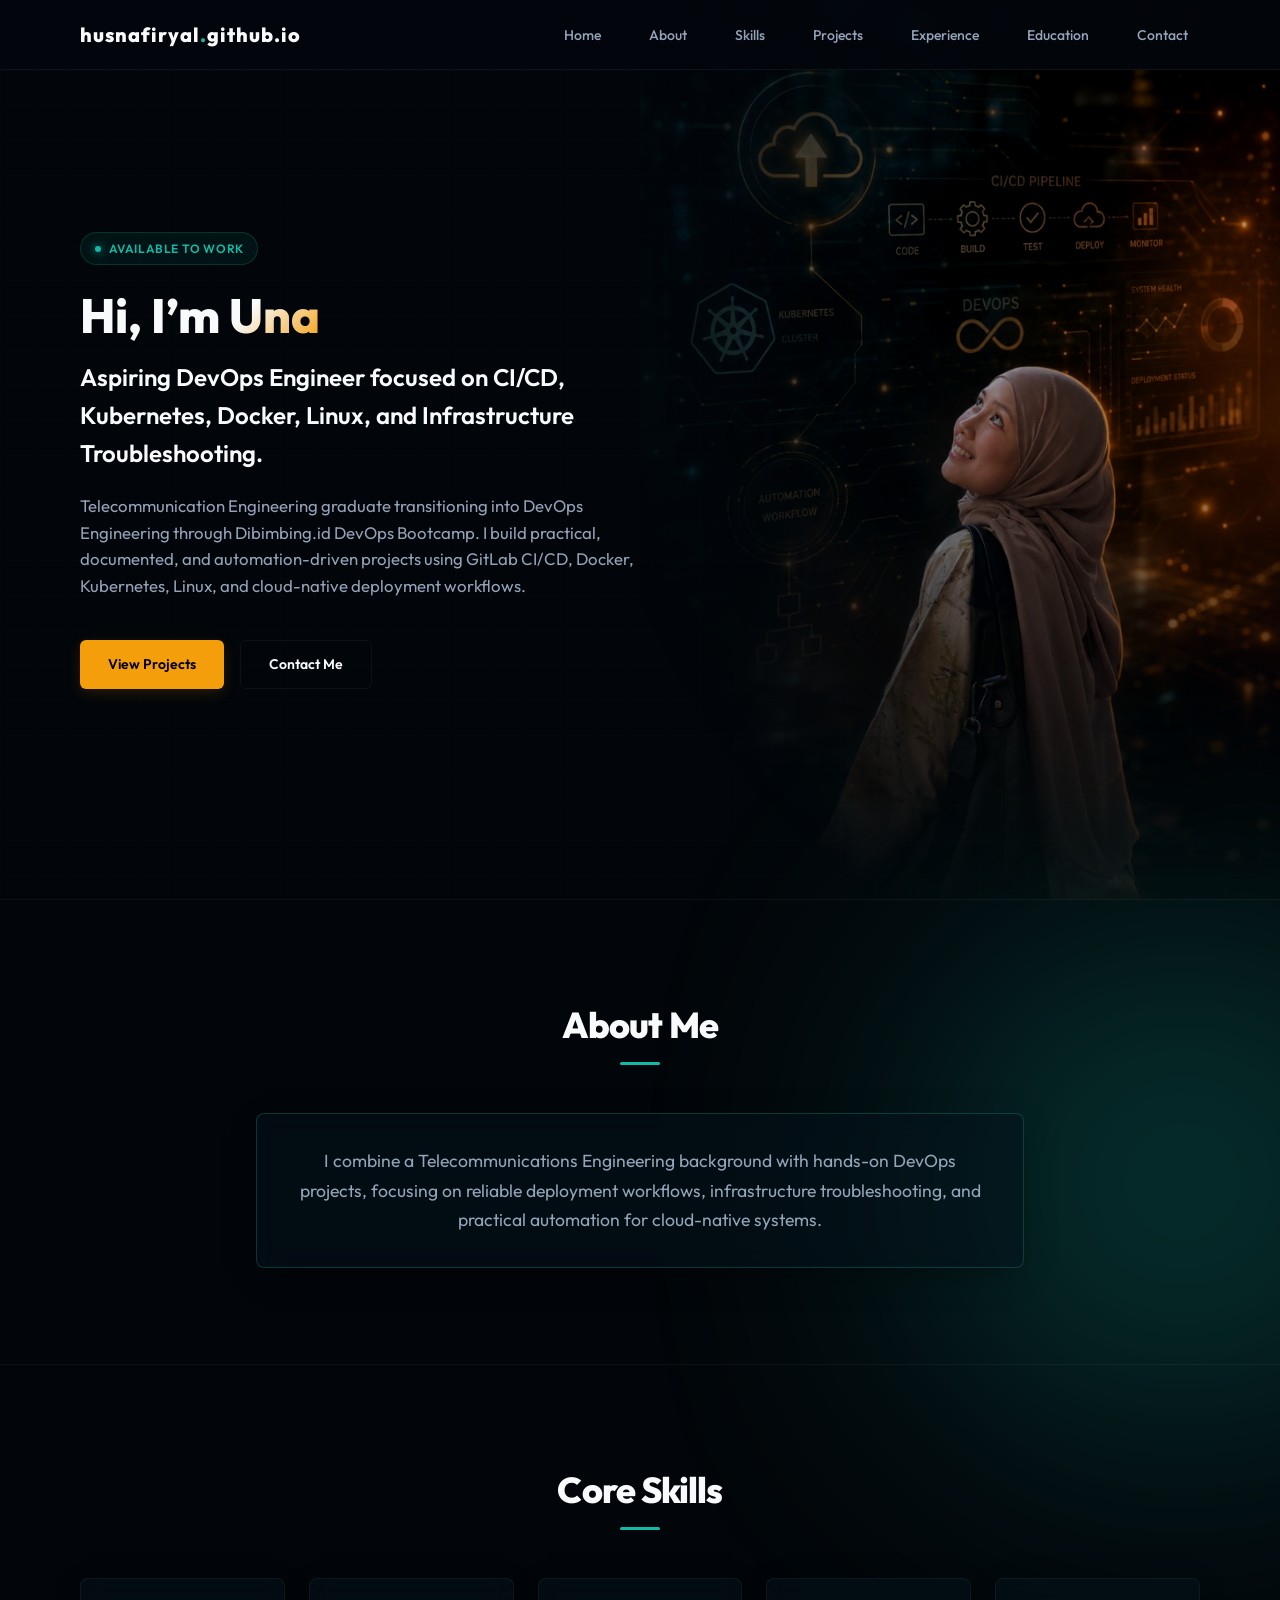
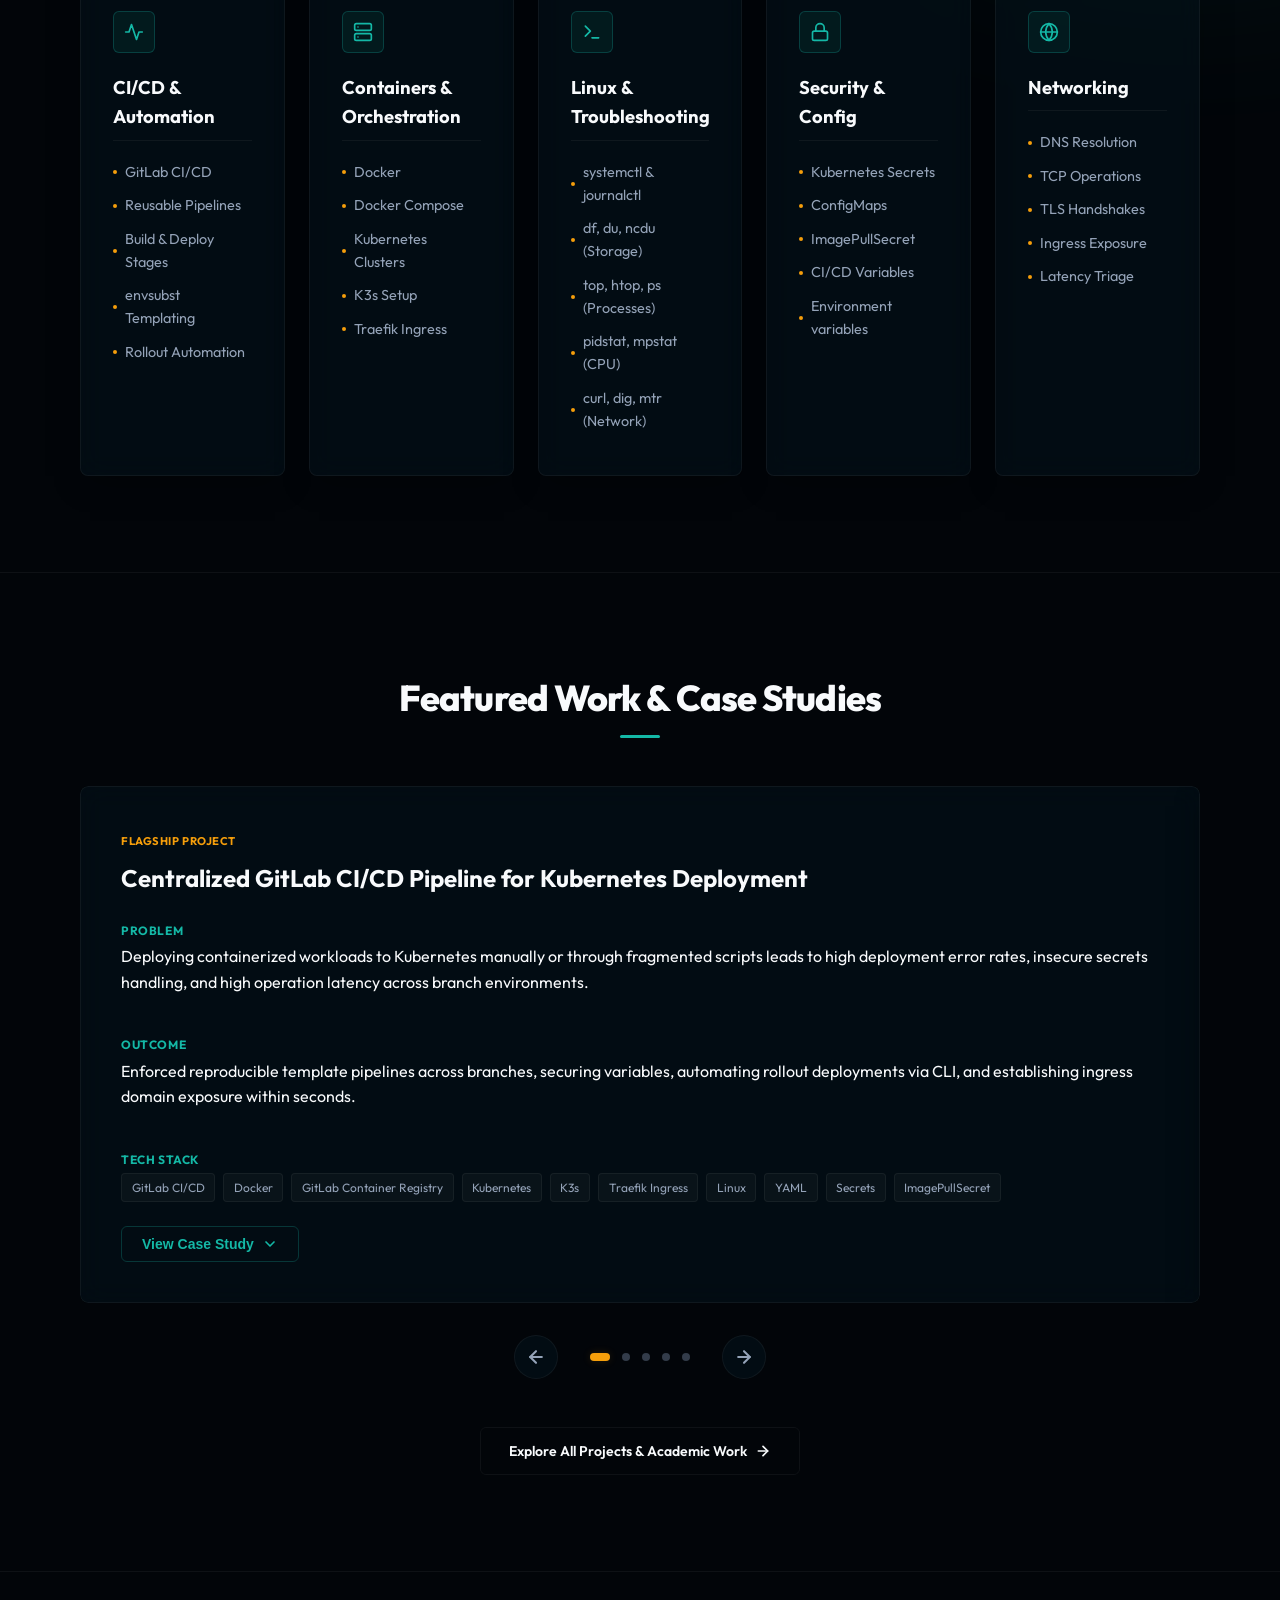
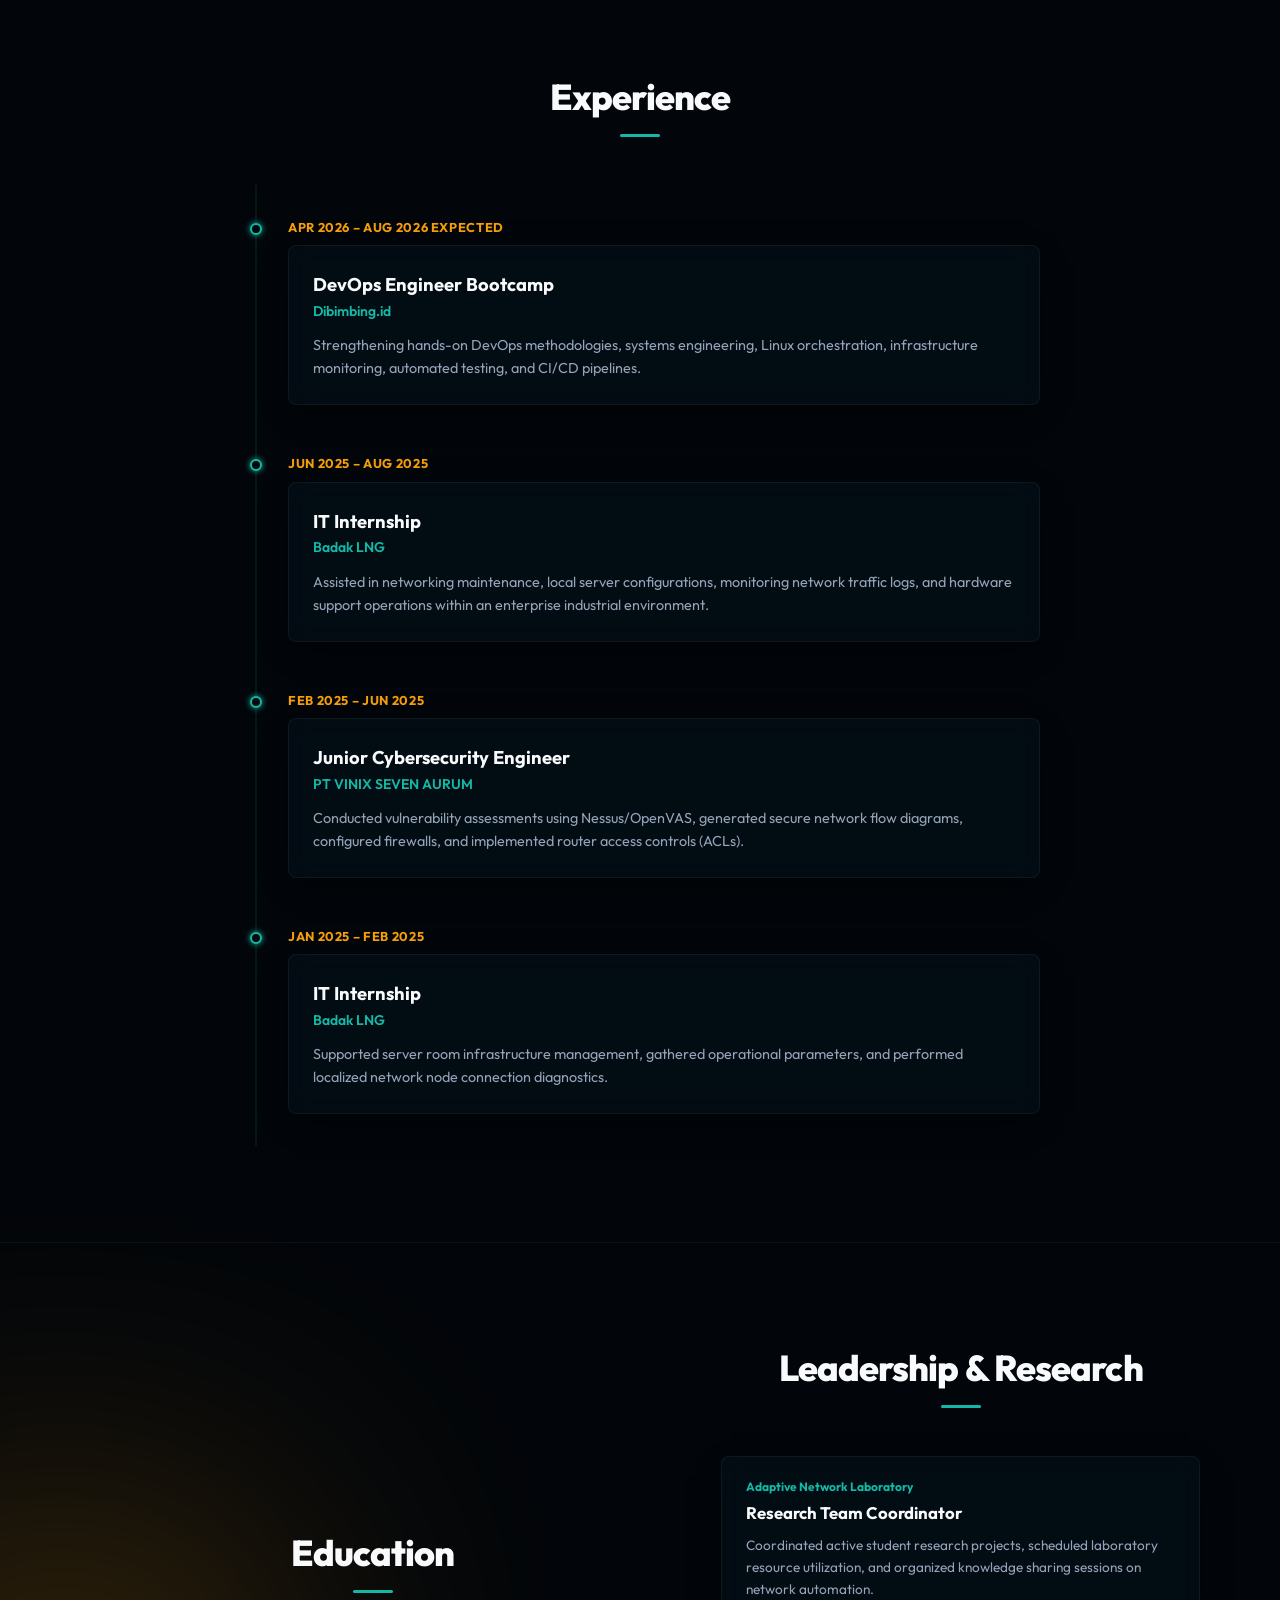
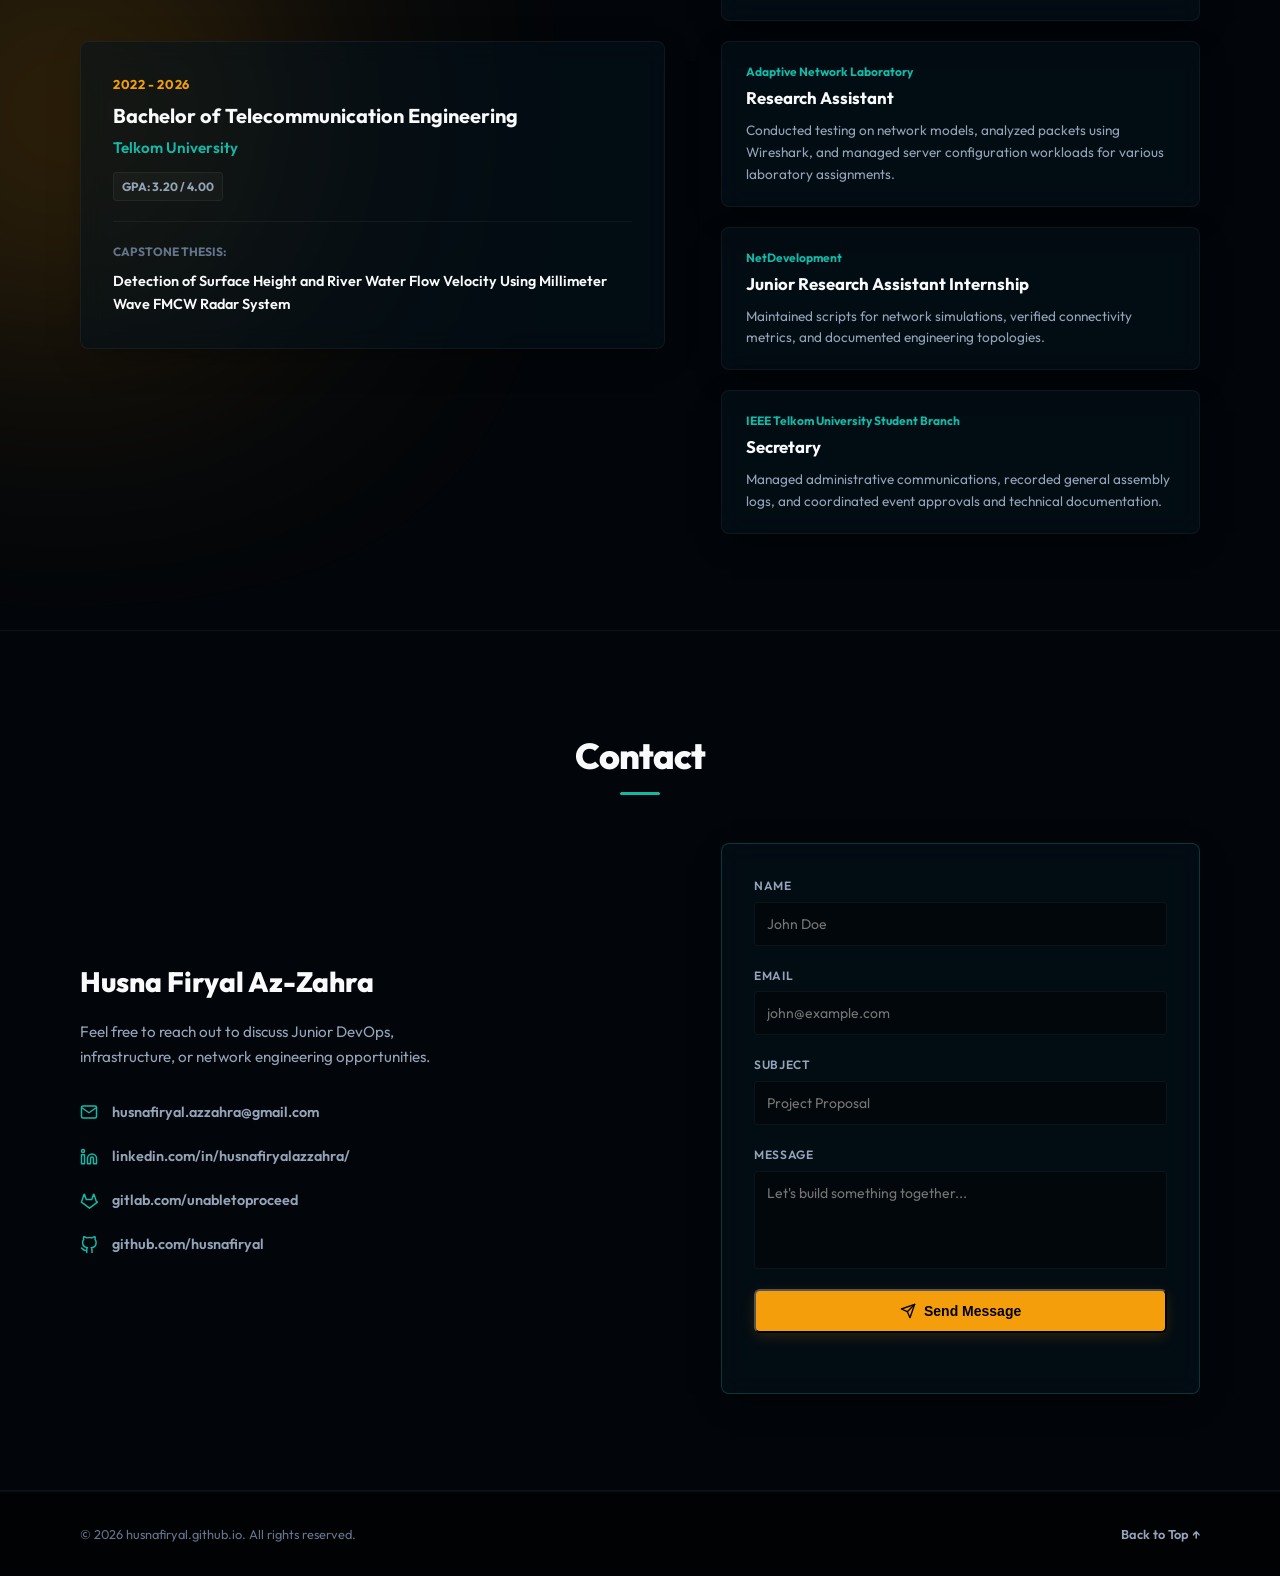
==== commit ed54ed37: "docs: update portfolio about section" ====
--- a/index.html
+++ b/index.html
@@ -115,7 +115,7 @@
         <h2 class="section-title">About Me</h2>
         <div class="glass-card about-card">
           <p class="about-text">
-            I am Husna Firyal Az-Zahra, an aspiring DevOps Engineer with a background in Telecommunication Engineering and practical experience in Linux, networking, infrastructure troubleshooting, containerization, and CI/CD automation. My current learning focus is building production-like DevOps workflows: containerizing applications with Docker, deploying workloads to Kubernetes, managing secrets securely, automating deployments through GitLab CI/CD, and troubleshooting infrastructure issues using a layer-based diagnostic approach.
+            I combine a Telecommunications Engineering background with hands-on DevOps projects, focusing on reliable deployment workflows, infrastructure troubleshooting, and practical automation for cloud-native systems.
           </p>
         </div>
       </div>
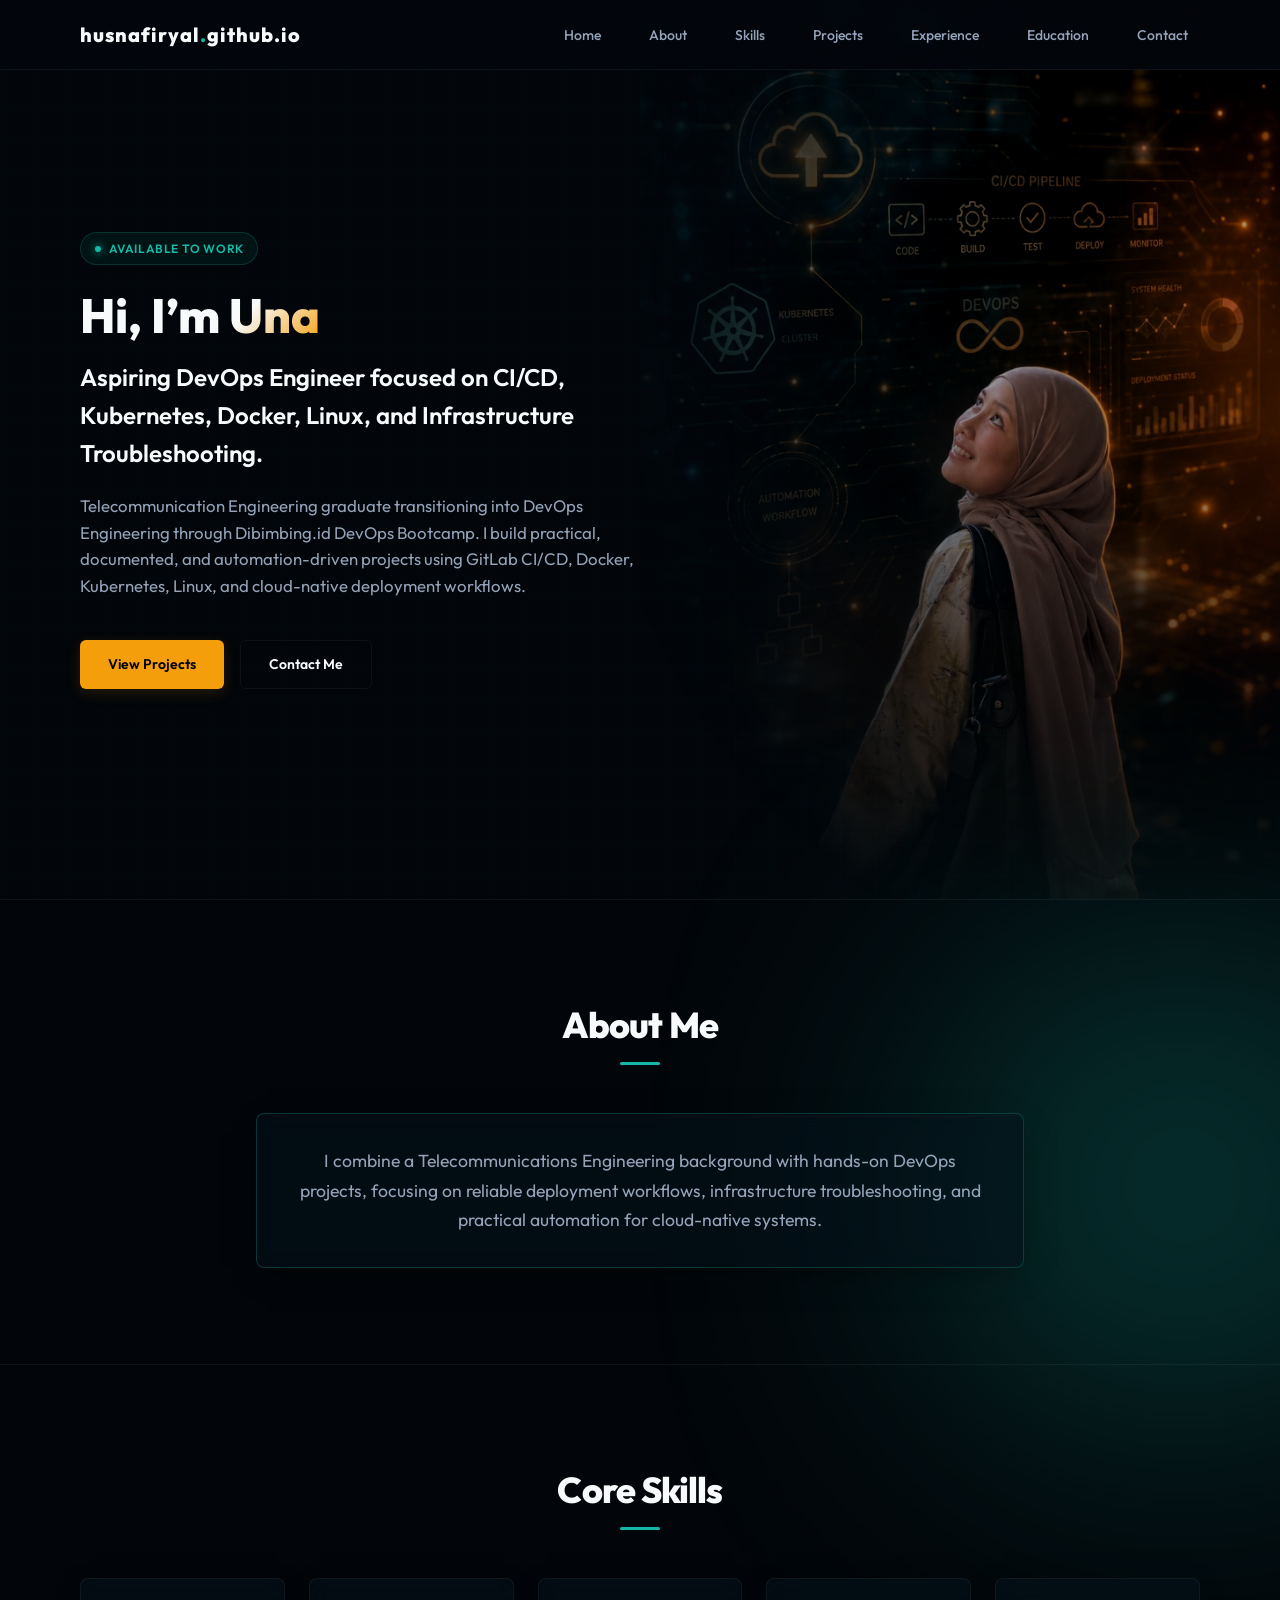
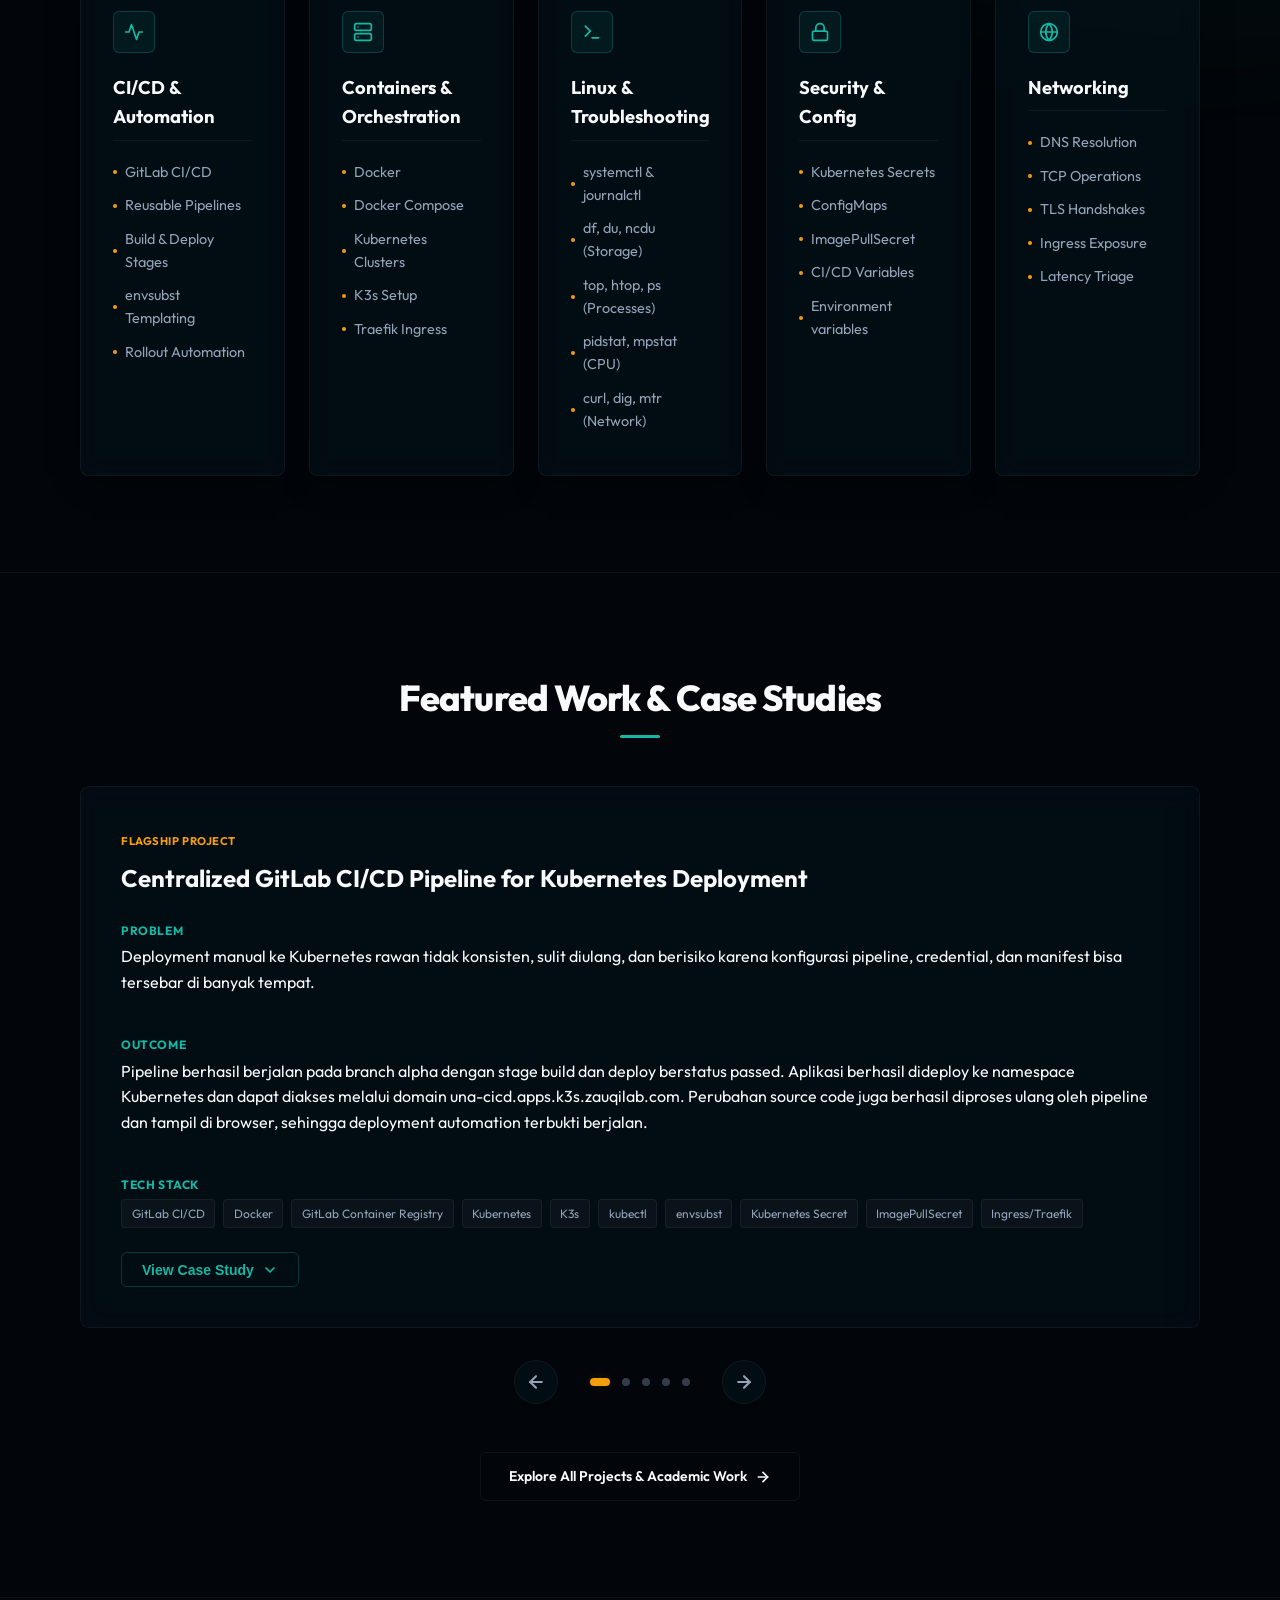
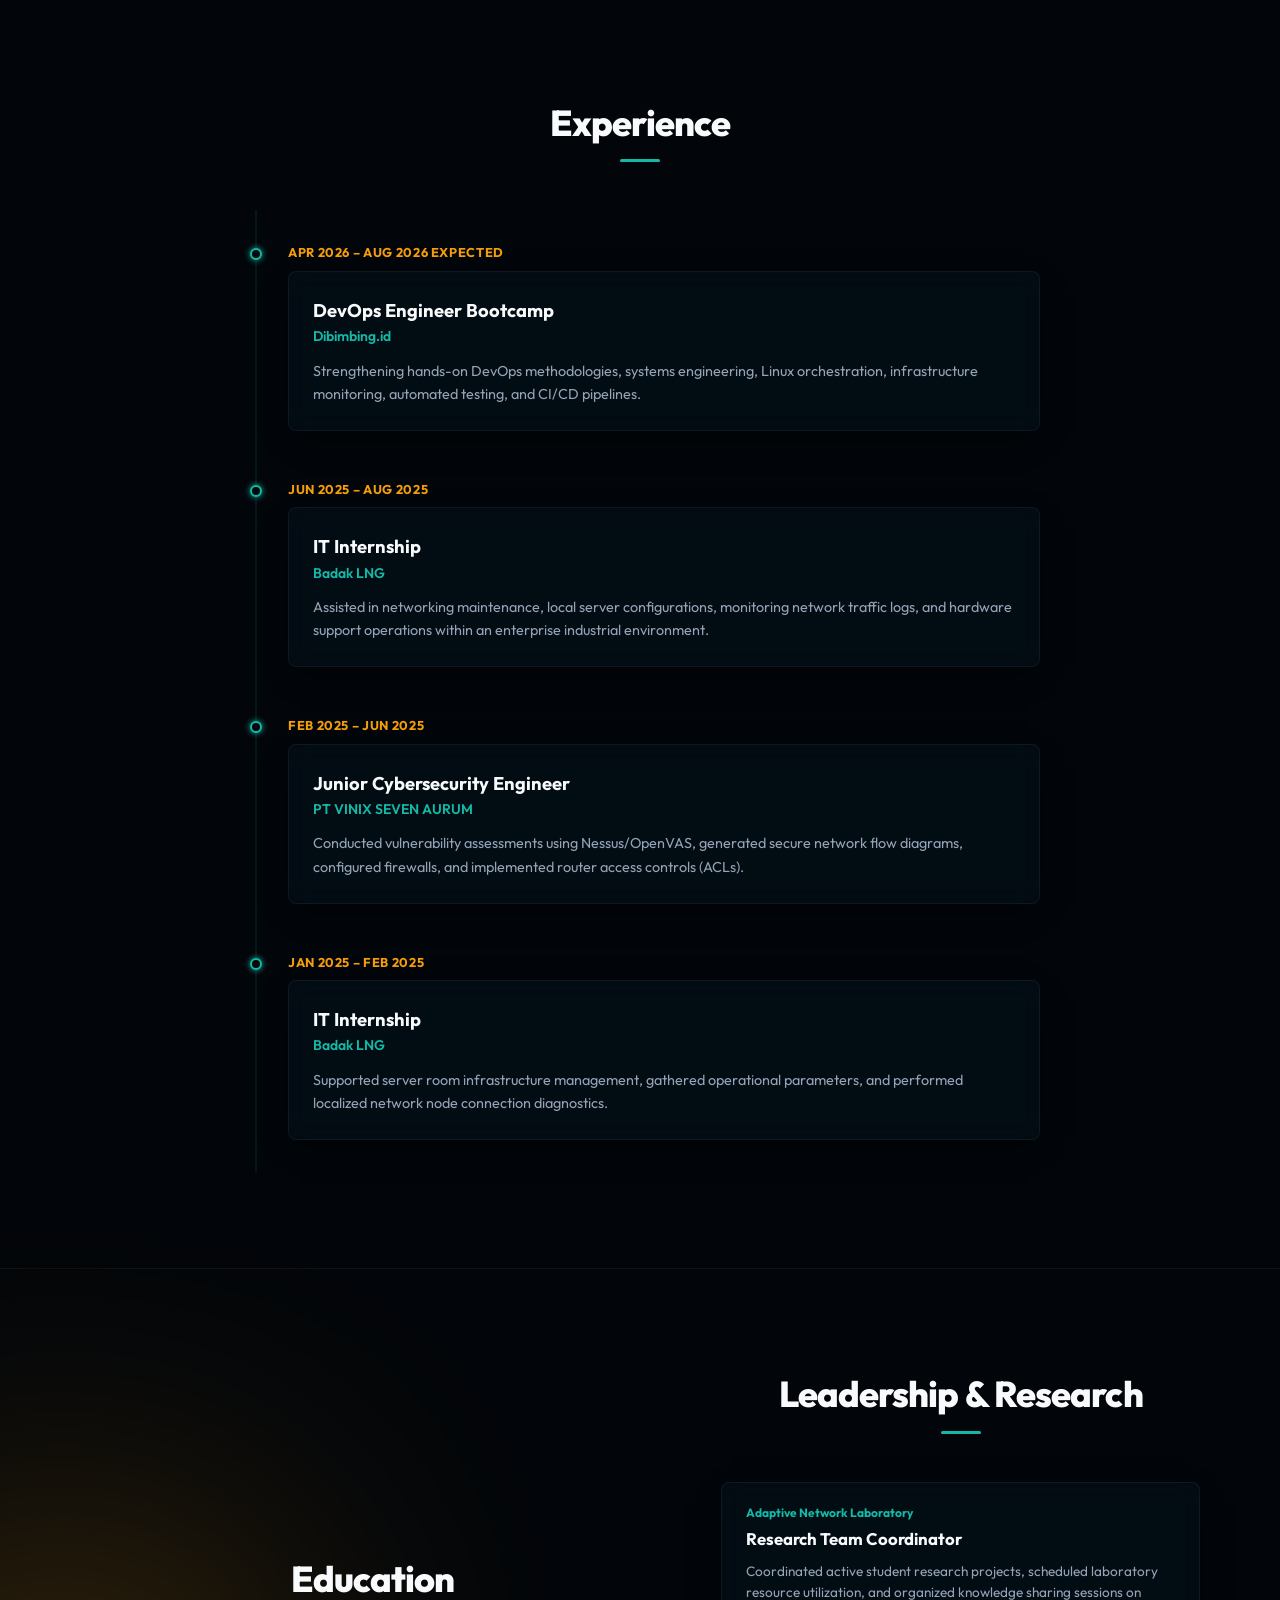
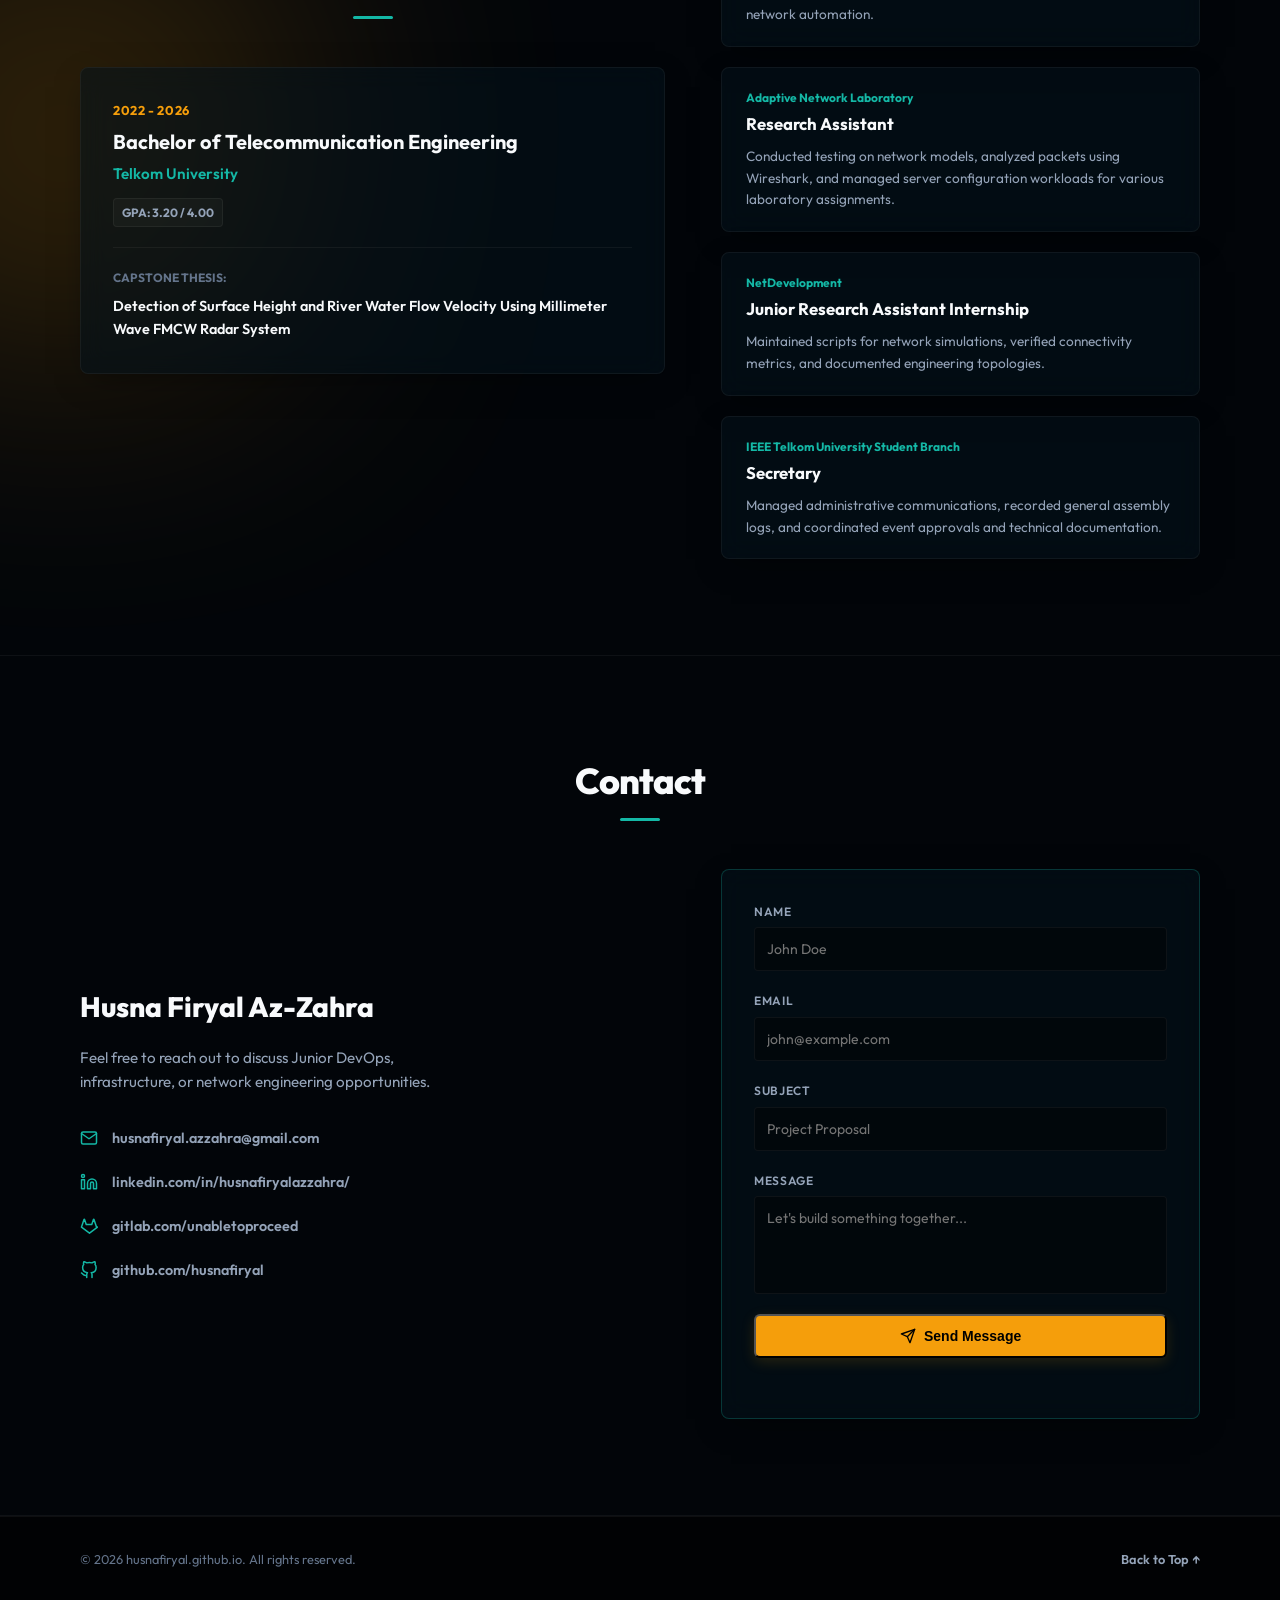
==== commit 0fa5ec92: "feat: update Centralized GitLab CI/CD Pipeline case study contents" ====
--- a/index.html
+++ b/index.html
@@ -223,12 +223,12 @@
               <div class="project-summary">
                 <div class="case-study-block">
                   <span class="case-study-label">Problem</span>
-                  <p>Deploying containerized workloads to Kubernetes manually or through fragmented scripts leads to high deployment error rates, insecure secrets handling, and high operation latency across branch environments.</p>
+                  <p>Deployment manual ke Kubernetes rawan tidak konsisten, sulit diulang, dan berisiko karena konfigurasi pipeline, credential, dan manifest bisa tersebar di banyak tempat.</p>
                 </div>
                 
                 <div class="case-study-block">
                   <span class="case-study-label">Outcome</span>
-                  <p>Enforced reproducible template pipelines across branches, securing variables, automating rollout deployments via CLI, and establishing ingress domain exposure within seconds.</p>
+                  <p>Pipeline berhasil berjalan pada branch alpha dengan stage build dan deploy berstatus passed. Aplikasi berhasil dideploy ke namespace Kubernetes dan dapat diakses melalui domain una-cicd.apps.k3s.zauqilab.com. Perubahan source code juga berhasil diproses ulang oleh pipeline dan tampil di browser, sehingga deployment automation terbukti berjalan.</p>
                 </div>
 
                 <div class="case-study-block">
@@ -239,11 +239,11 @@
                     <span>GitLab Container Registry</span>
                     <span>Kubernetes</span>
                     <span>K3s</span>
-                    <span>Traefik Ingress</span>
-                    <span>Linux</span>
-                    <span>YAML</span>
-                    <span>Secrets</span>
+                    <span>kubectl</span>
+                    <span>envsubst</span>
+                    <span>Kubernetes Secret</span>
                     <span>ImagePullSecret</span>
+                    <span>Ingress/Traefik</span>
                   </div>
                 </div>
               </div>
@@ -254,7 +254,7 @@
                   <div class="project-info">
                     <div class="case-study-block">
                       <span class="case-study-label">Solution</span>
-                      <p>Built a reusable centralized CI/CD pipeline using GitLab CI/CD to automate Docker image build, push to GitLab Container Registry, Kubernetes manifest injection, ImagePullSecret creation, and deployment to a K3s Kubernetes cluster.</p>
+                      <p>Saya membangun reusable CI/CD pipeline dengan dua repository terpisah: satu repository untuk aplikasi dan satu repository khusus sebagai centralized/general pipeline. Repository aplikasi menggunakan include untuk memanggil pipeline utama, sehingga logic build dan deploy tidak perlu ditulis berulang di setiap project.</p>
                     </div>
                   </div>
                   
@@ -293,17 +293,17 @@
                       </div>
                       <div class="terminal-body">
                         <div class="term-line"><span class="term-info">pipeline: passed</span> | <span class="term-success">build-job: success</span> | <span class="term-success">deploy-job: success</span></div>
-                        <div class="term-line"><span class="term-cmd">$ kubectl get pods -n production</span></div>
+                        <div class="term-line"><span class="term-cmd">$ kubectl get pods -n alpha</span></div>
                         <div class="term-line text-muted">NAME                       READY   STATUS    RESTARTS   AGE</div>
                         <div class="term-line">web-app-848f95c5d-abcde    1/1     <span class="term-success">Running</span>   0          42s</div>
                         <div class="term-line">web-app-848f95c5d-fghij    1/1     <span class="term-success">Running</span>   0          42s</div>
                         <div class="term-line">web-app-848f95c5d-klmno    1/1     <span class="term-success">Running</span>   0          42s</div>
-                        <div class="term-line"><span class="term-cmd">$ kubectl get svc -n production</span></div>
+                        <div class="term-line"><span class="term-cmd">$ kubectl get svc -n alpha</span></div>
                         <div class="term-line text-muted">NAME          TYPE        CLUSTER-IP      EXTERNAL-IP   PORT(S)    AGE</div>
                         <div class="term-line">web-service   ClusterIP   10.43.120.45    &lt;none&gt;        80/TCP     42s</div>
-                        <div class="term-line"><span class="term-cmd">$ kubectl get ingress -n production</span></div>
+                        <div class="term-line"><span class="term-cmd">$ kubectl get ingress -n alpha</span></div>
                         <div class="term-line text-muted">NAME          CLASS     HOSTS             ADDRESS        PORTS   AGE</div>
-                        <div class="term-line">web-ingress   traefik   husnafiryal.github.io           192.168.1.10   80      42s</div>
+                        <div class="term-line">web-ingress   traefik   una-cicd.apps.k3s.zauqilab.com   192.168.1.10   80      42s</div>
                         <div class="term-line"><span class="term-success">✓ Deployment fully validated</span></div>
                       </div>
                     </div>
@@ -311,14 +311,22 @@
                 </div>
                 
                 <!-- Case Study Highlights -->
-                <div class="case-study-highlights">
-                  <h4>Key Case Study Deliverables:</h4>
+                <div class="case-study-highlights" style="margin-top: 1.5rem;">
+                  <h4>My Contribution:</h4>
                   <ul>
-                    <li><strong>Reusable Pipeline Templates:</strong> Parameterized jobs for staging, testing, and deployment to decouple config overrides from scripts.</li>
-                    <li><strong>Dynamic Manifest Patching:</strong> Utilized `envsubst` to inject variables (`APP_KEY_VAR`, `DB_PASSWORD_VAR`) dynamically during pipeline evaluation.</li>
-                    <li><strong>Secure Access:</strong> Generated transient `ImagePullSecret` tokens to safely pull private images inside K3s.</li>
-                    <li><strong>Rollout Controls:</strong> Enforced automated `kubectl rollout restart` and status loops to ensure application availability.</li>
+                    <li><strong>Two-Repository Structure:</strong> Separated logic by building a central general pipeline repository referenced inside application repos using GitLab `include`.</li>
+                    <li><strong>Infrastructure Manifests:</strong> Wrote all multi-stage Dockerfiles and dry-run tested Kubernetes YAML manifests.</li>
+                    <li><strong>Secret Management:</strong> Secured private registry tokens inside GitLab CI/CD Variables, dynamically generating `ImagePullSecret` objects on deployment.</li>
+                    <li><strong>Ingress & DNS Setup:</strong> Fixed ingress path rules to map traffic correctly and expose the application via public URL endpoints.</li>
                   </ul>
+                </div>
+
+                <!-- What I Learned -->
+                <div class="case-study-highlights" style="margin-top: 1.5rem; border-top: 1px solid rgba(255,255,255,0.05); padding-top: 1rem;">
+                  <h4>What I Learned:</h4>
+                  <p style="font-size: 0.9rem; color: var(--text-secondary); line-height: 1.6; margin-top: 0.5rem;">
+                    Saya memahami cara memisahkan pipeline logic dari source code aplikasi, mengelola secret secara lebih aman melalui GitLab CI/CD Variables, dan menjalankan deployment Kubernetes secara otomatis.
+                  </p>
                 </div>
               </div>
 
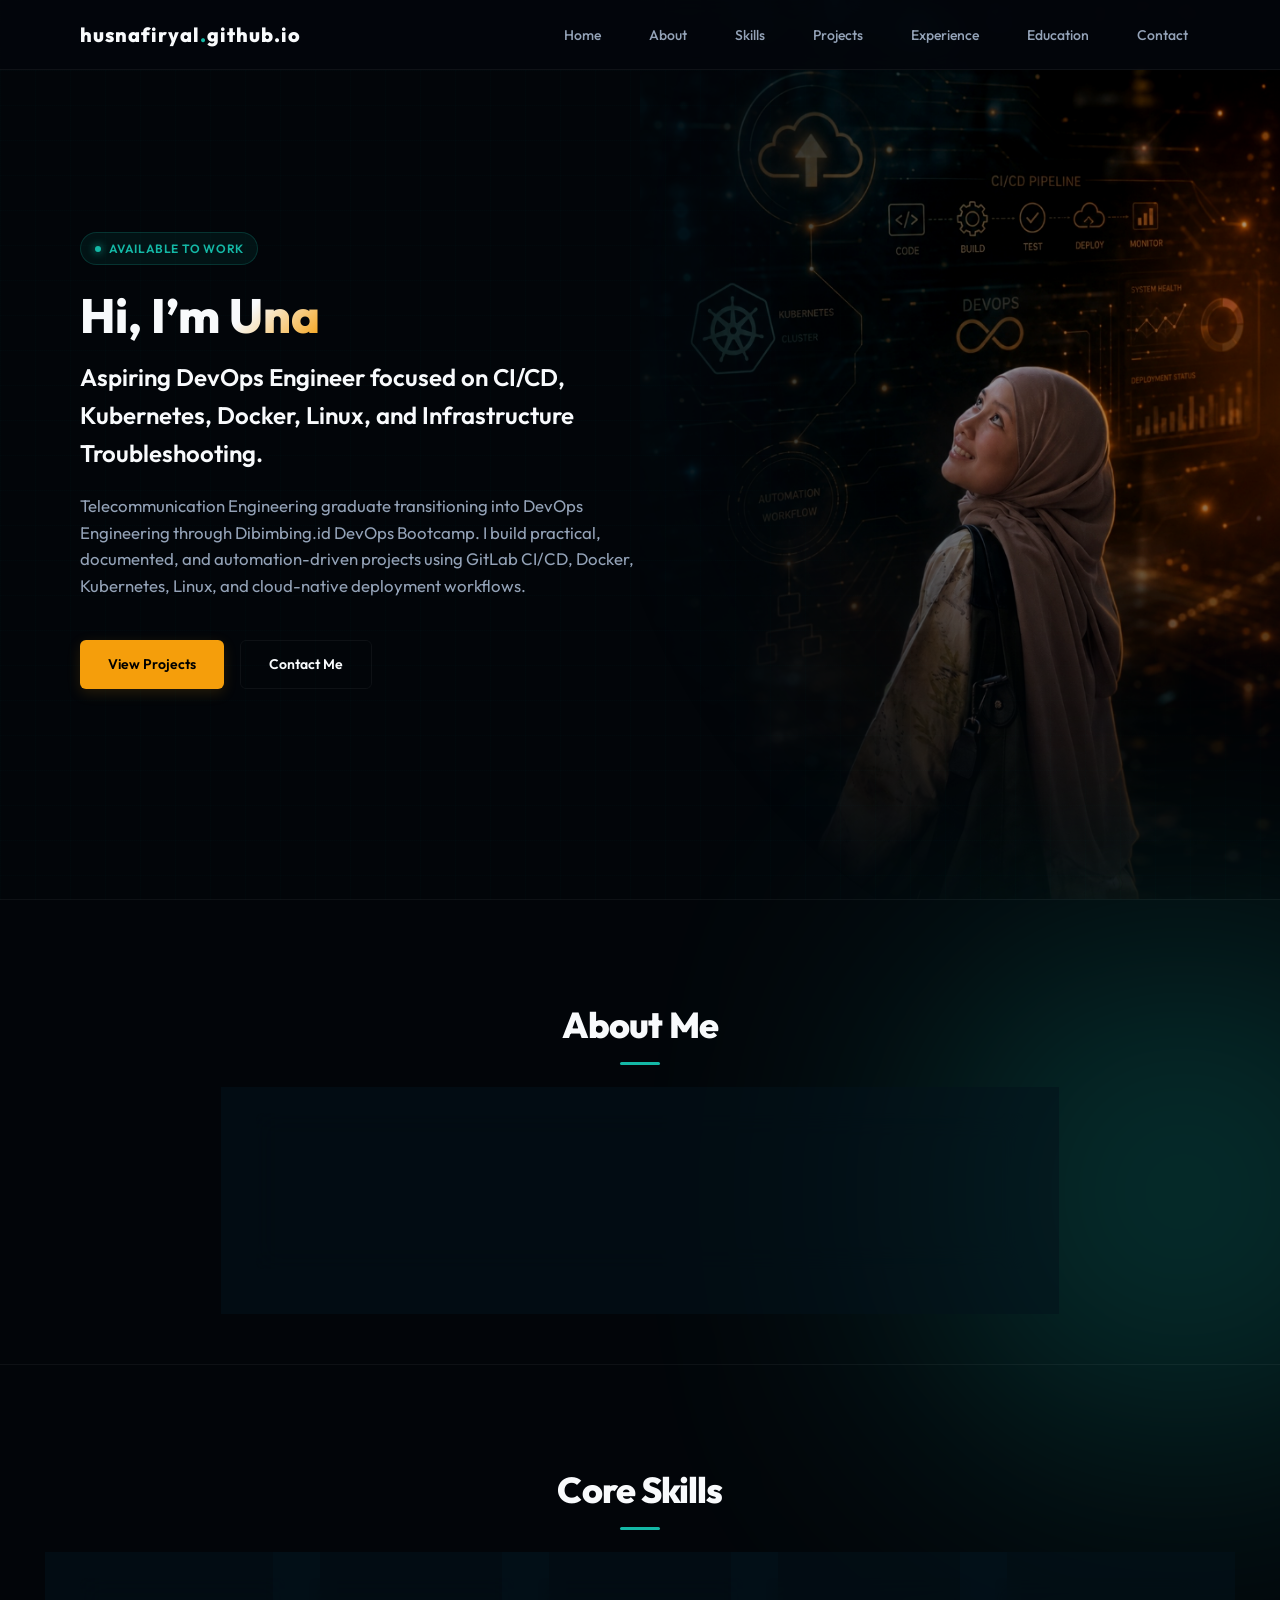
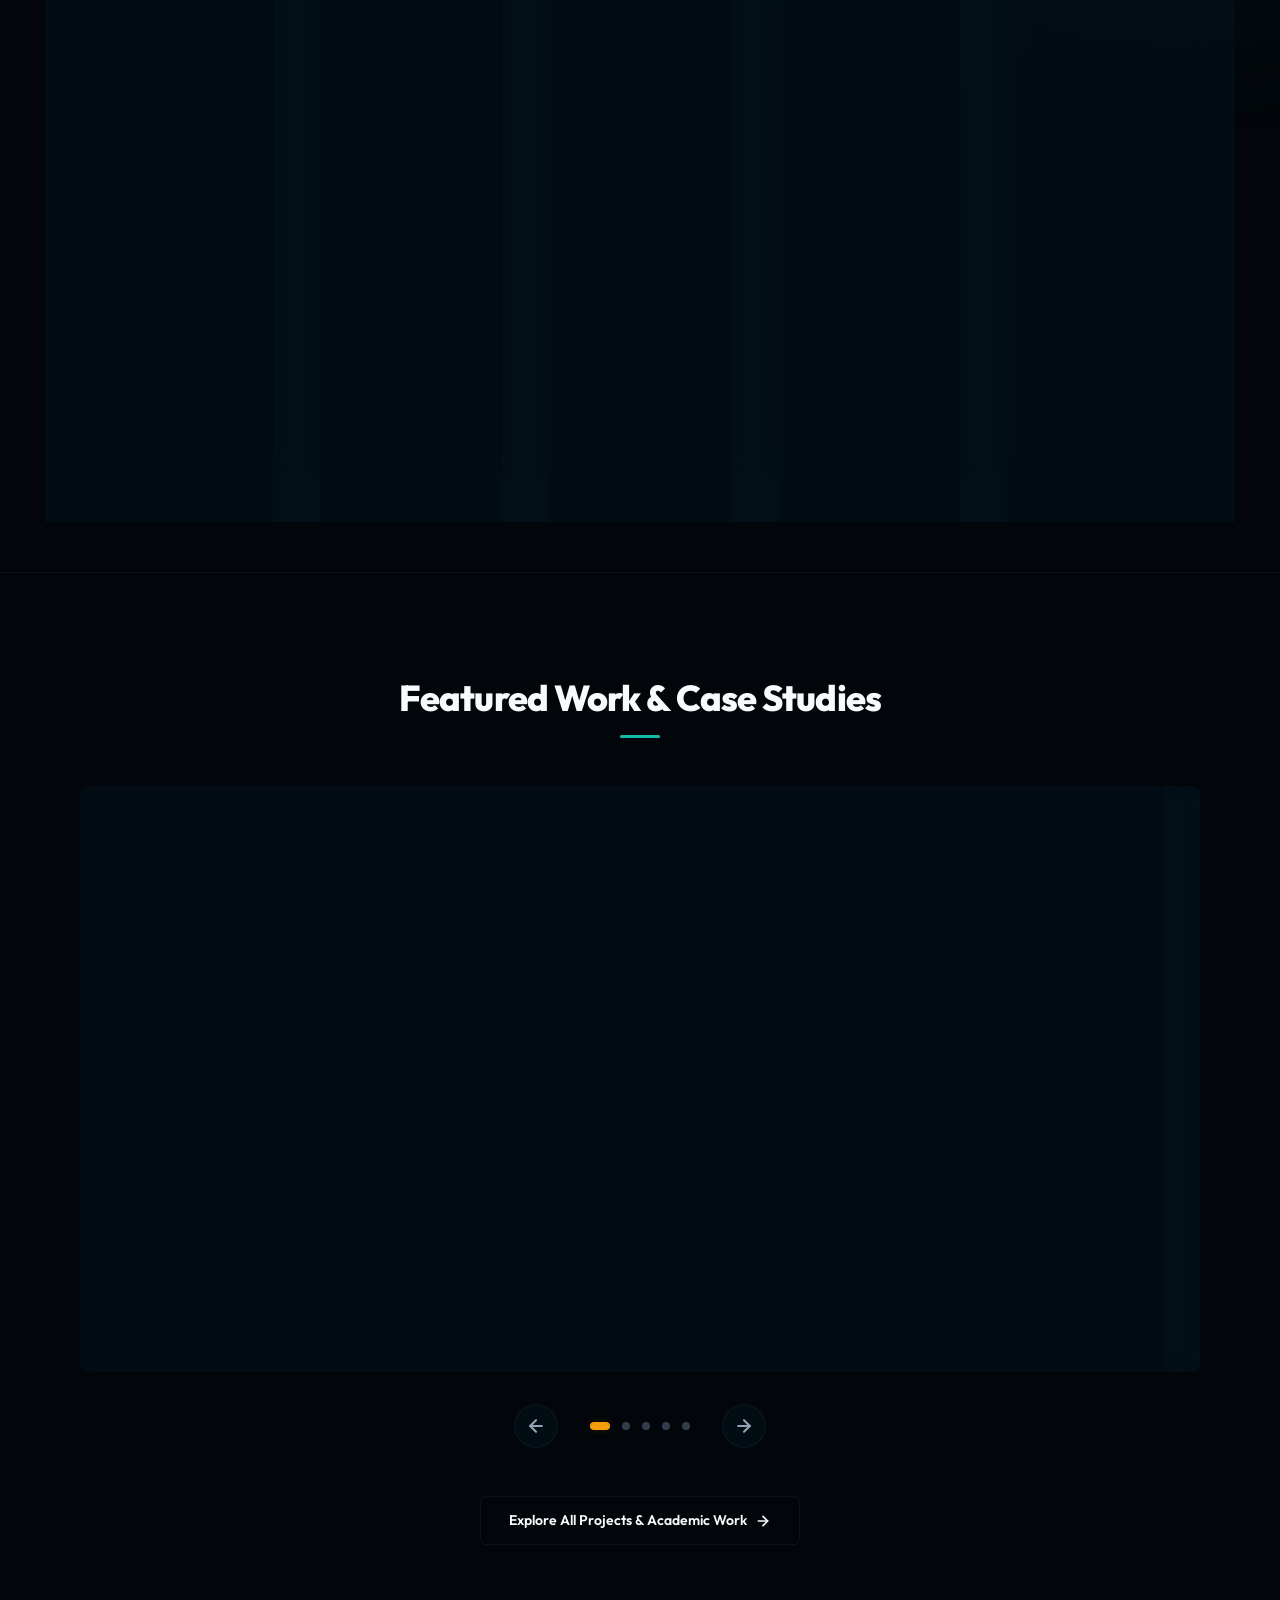
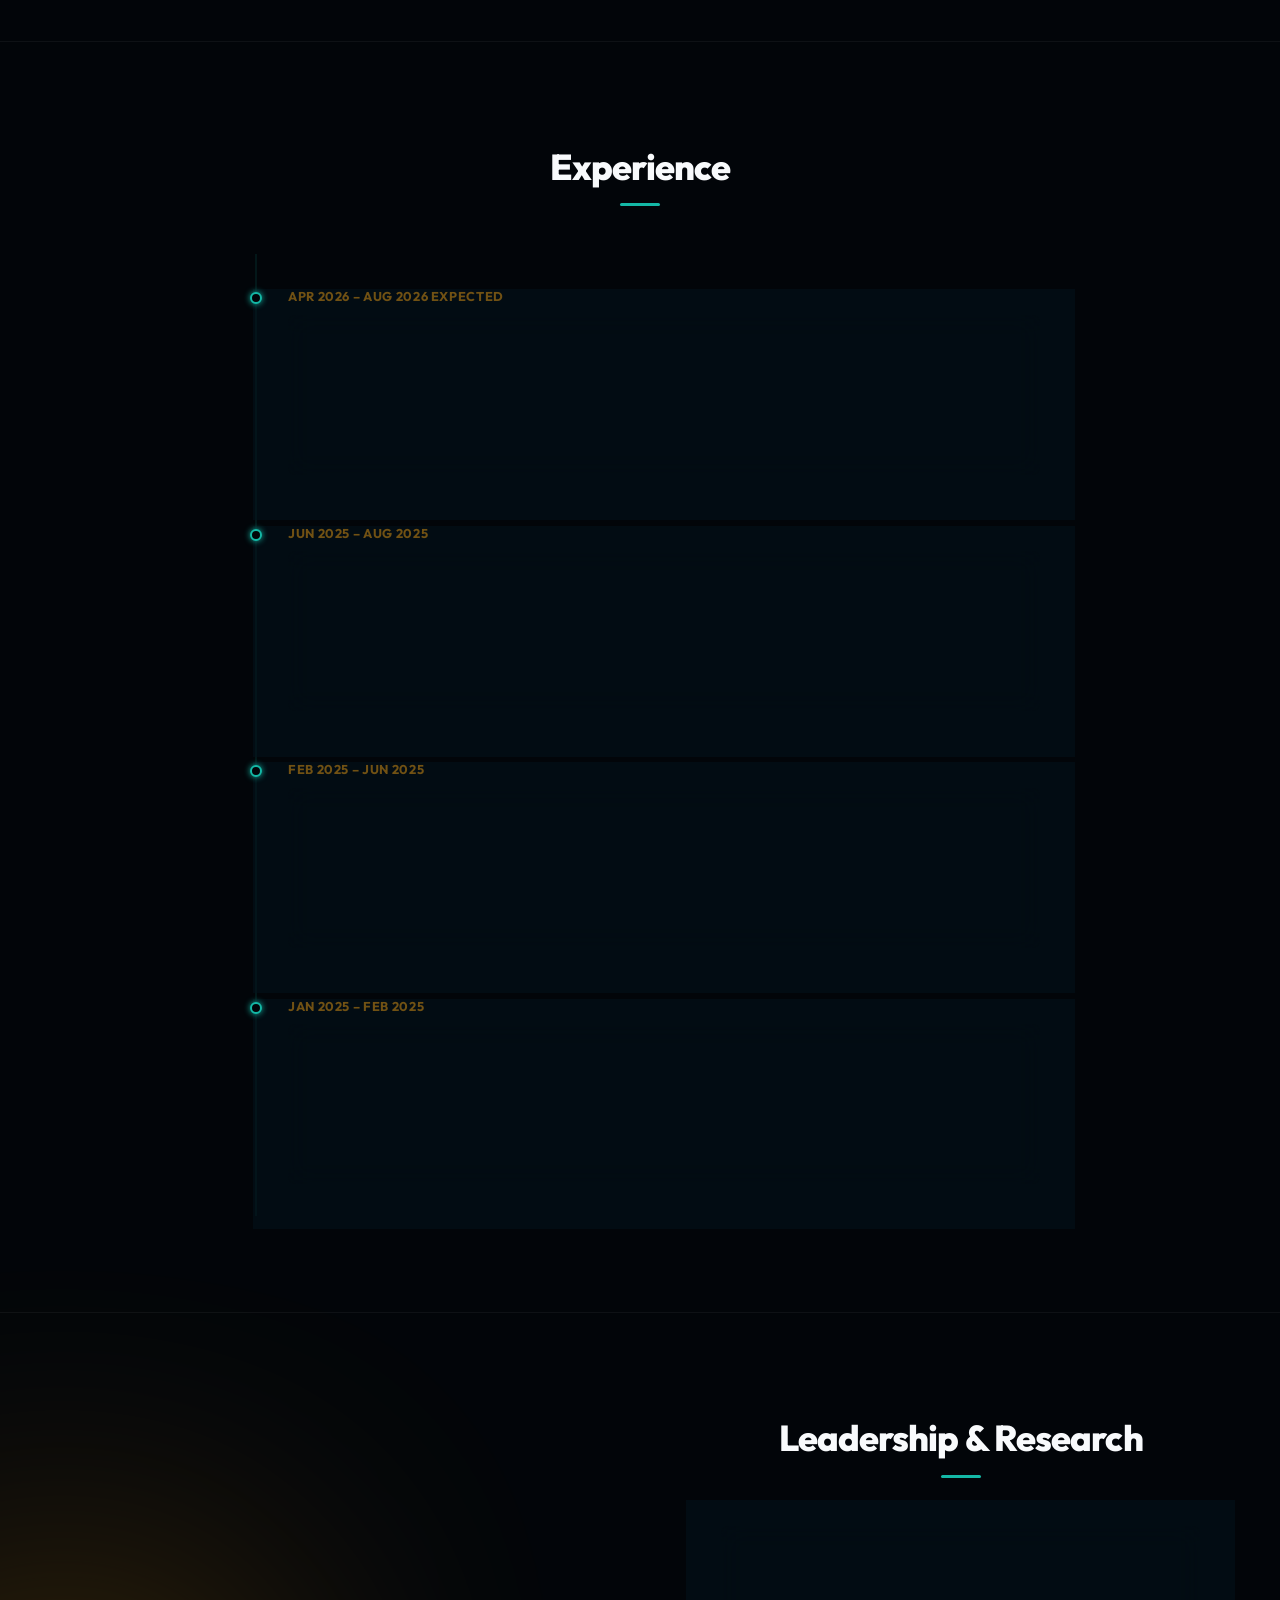
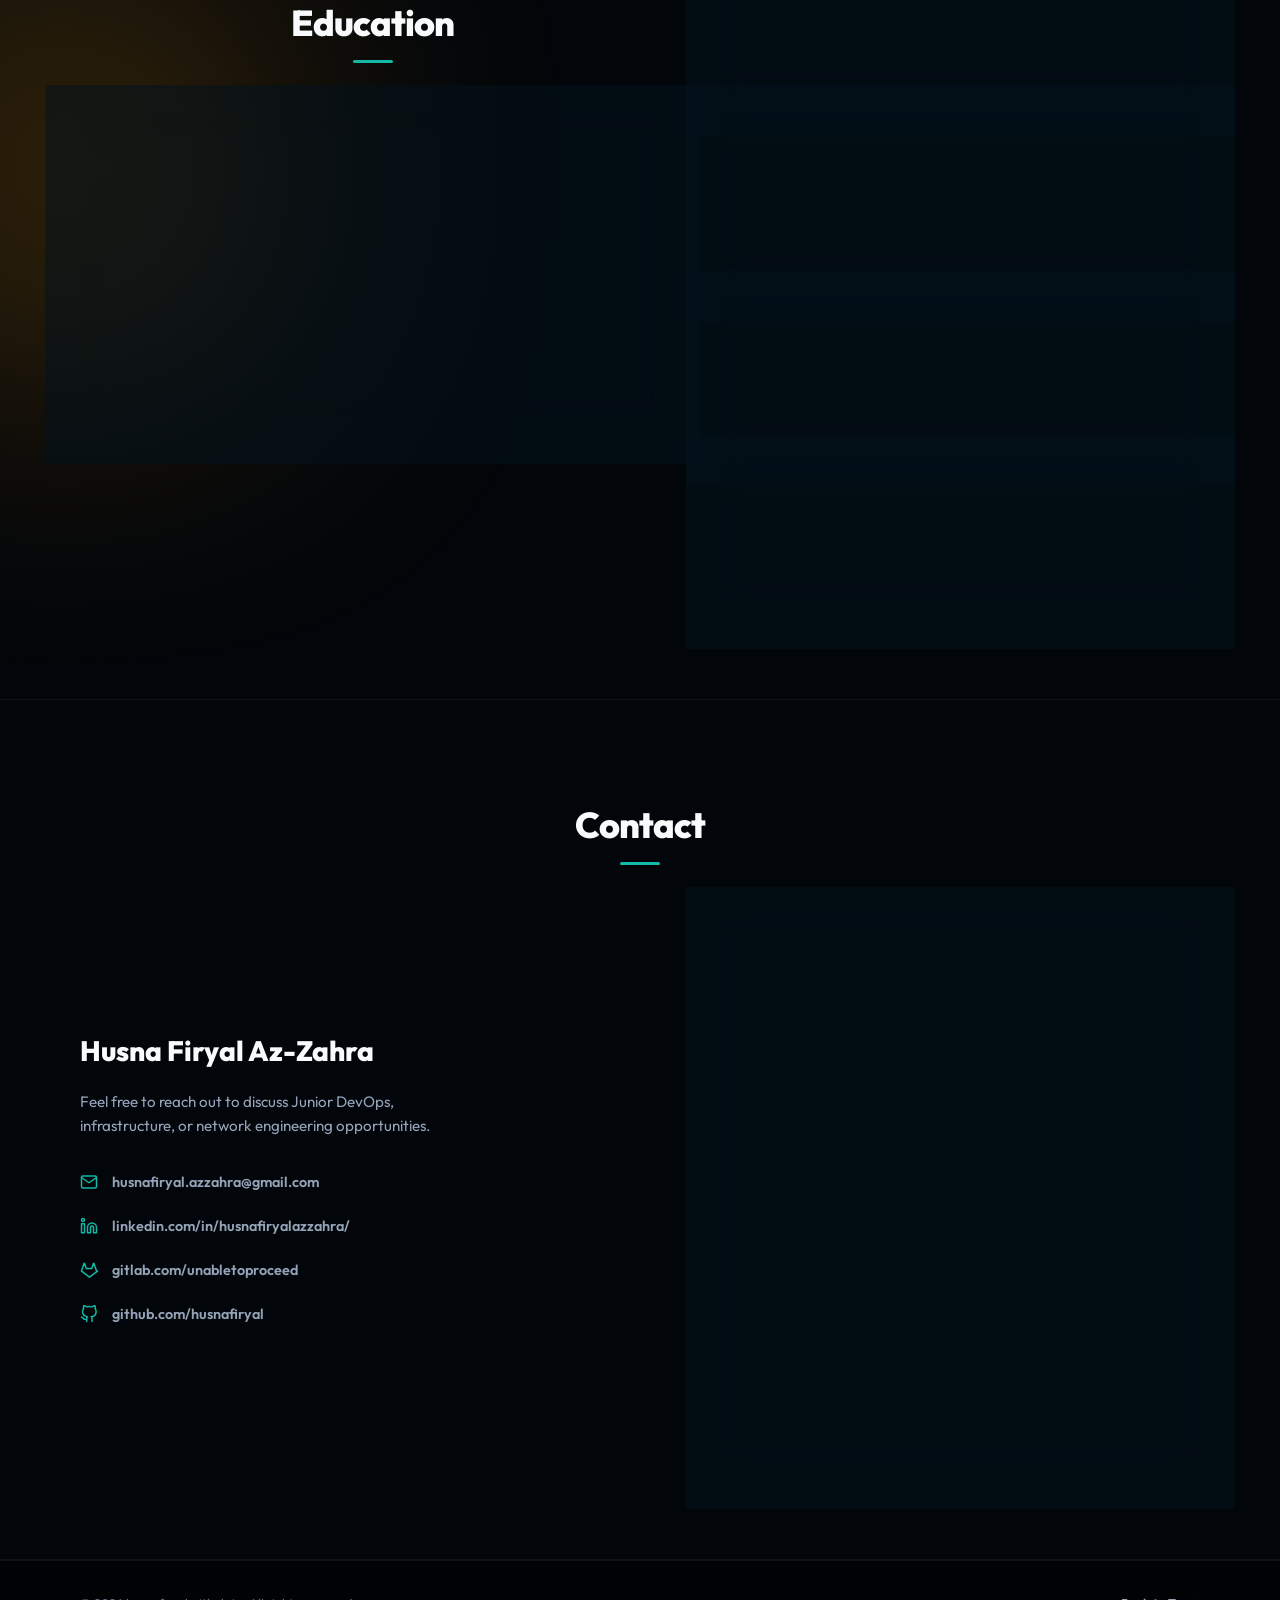
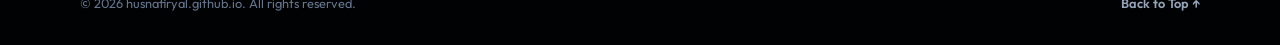
==== commit ffdec2d9: "feat: translate and update GitLab CI/CD flagship project card with architecture diagram and reposito" ====
--- a/index.html
+++ b/index.html
@@ -223,12 +223,12 @@
               <div class="project-summary">
                 <div class="case-study-block">
                   <span class="case-study-label">Problem</span>
-                  <p>Deployment manual ke Kubernetes rawan tidak konsisten, sulit diulang, dan berisiko karena konfigurasi pipeline, credential, dan manifest bisa tersebar di banyak tempat.</p>
+                  <p>Manual deployment to Kubernetes is prone to inconsistency, difficult to replicate, and risky because pipeline configurations, credentials, and manifests can be scattered across multiple locations.</p>
                 </div>
                 
                 <div class="case-study-block">
                   <span class="case-study-label">Outcome</span>
-                  <p>Pipeline berhasil berjalan pada branch alpha dengan stage build dan deploy berstatus passed. Aplikasi berhasil dideploy ke namespace Kubernetes dan dapat diakses melalui domain una-cicd.apps.k3s.zauqilab.com. Perubahan source code juga berhasil diproses ulang oleh pipeline dan tampil di browser, sehingga deployment automation terbukti berjalan.</p>
+                  <p>The pipeline successfully executed on the <code>alpha</code> branch with both build and deploy stages passing. The application was deployed to a Kubernetes namespace and is accessible via the public domain <code>una-cicd.apps.k3s.zauqilab.com</code>. Code updates were successfully processed by the pipeline and reflected in the browser, validating the deployment automation workflow.</p>
                 </div>
 
                 <div class="case-study-block">
@@ -244,6 +244,8 @@
                     <span>Kubernetes Secret</span>
                     <span>ImagePullSecret</span>
                     <span>Ingress/Traefik</span>
+                    <span>Reusable Pipeline</span>
+                    <span>DevOps Automation</span>
                   </div>
                 </div>
               </div>
@@ -254,88 +256,49 @@
                   <div class="project-info">
                     <div class="case-study-block">
                       <span class="case-study-label">Solution</span>
-                      <p>Saya membangun reusable CI/CD pipeline dengan dua repository terpisah: satu repository untuk aplikasi dan satu repository khusus sebagai centralized/general pipeline. Repository aplikasi menggunakan include untuk memanggil pipeline utama, sehingga logic build dan deploy tidak perlu ditulis berulang di setiap project.</p>
+                      <p>I built a reusable CI/CD pipeline using two separate repositories: one for the application and a dedicated repository for the centralized/general pipeline. The application repository uses the <code>include</code> feature to call the main pipeline, preventing build and deploy logic from being written repeatedly in every project.</p>
+                    </div>
+                    
+                    <div class="case-study-block">
+                      <span class="case-study-label">My Contributions</span>
+                      <ul class="highlights-list">
+                        <li>Designed the two-repository structure separating application code from centralized pipeline configurations.</li>
+                        <li>Wrote the multi-stage Dockerfile and Kubernetes manifests for deployment.</li>
+                        <li>Configured and optimized the GitLab CI/CD build and deploy pipeline.</li>
+                        <li>Established secure access using GitLab CI/CD Variables and Kubernetes ImagePullSecrets.</li>
+                        <li>Corrected the Traefik Ingress configuration to successfully expose the application via public domain.</li>
+                      </ul>
+                    </div>
+
+                    <div class="case-study-block">
+                      <span class="case-study-label">What I Learned</span>
+                      <ul class="highlights-list">
+                        <li>Decoupling pipeline templates from codebase files for improved reusability.</li>
+                        <li>Implementing secure secret management patterns in automated deployment workflows.</li>
+                        <li>Orchestrating automated rollouts to Kubernetes environments.</li>
+                      </ul>
                     </div>
                   </div>
                   
-                  <div class="project-visuals">
-                    <!-- Static Flowchart -->
-                    <div class="flowchart-container">
-                      <span class="flowchart-title">Pipeline & Cluster Architecture Flow</span>
-                      <div class="flowchart">
-                        <div class="flow-step">Git Push</div>
-                        <div class="flow-arrow">&rarr;</div>
-                        <div class="flow-step">GitLab CI/CD</div>
-                        <div class="flow-arrow">&rarr;</div>
-                        <div class="flow-step">Docker Build</div>
-                        <div class="flow-arrow">&rarr;</div>
-                        <div class="flow-step">GitLab Registry</div>
-                        <div class="flow-arrow">&rarr;</div>
-                        <div class="flow-step">Kubernetes Secret</div>
-                        <div class="flow-arrow">&rarr;</div>
-                        <div class="flow-step">Kubernetes Deployment</div>
-                        <div class="flow-arrow">&rarr;</div>
-                        <div class="flow-step">Traefik Ingress</div>
-                        <div class="flow-arrow">&rarr;</div>
-                        <div class="flow-step highlight">Live Web App</div>
-                      </div>
-                    </div>
-                    
-                    <!-- Terminal / Code Block (Recruiter Friendly) -->
-                    <div class="terminal-container">
-                      <div class="terminal-header">
-                        <div class="terminal-buttons">
-                          <span class="term-btn term-red"></span>
-                          <span class="term-btn term-yellow"></span>
-                          <span class="term-btn term-green"></span>
-                        </div>
-                        <span class="terminal-title">kubectl-deploy-verify.log</span>
-                      </div>
-                      <div class="terminal-body">
-                        <div class="term-line"><span class="term-info">pipeline: passed</span> | <span class="term-success">build-job: success</span> | <span class="term-success">deploy-job: success</span></div>
-                        <div class="term-line"><span class="term-cmd">$ kubectl get pods -n alpha</span></div>
-                        <div class="term-line text-muted">NAME                       READY   STATUS    RESTARTS   AGE</div>
-                        <div class="term-line">web-app-848f95c5d-abcde    1/1     <span class="term-success">Running</span>   0          42s</div>
-                        <div class="term-line">web-app-848f95c5d-fghij    1/1     <span class="term-success">Running</span>   0          42s</div>
-                        <div class="term-line">web-app-848f95c5d-klmno    1/1     <span class="term-success">Running</span>   0          42s</div>
-                        <div class="term-line"><span class="term-cmd">$ kubectl get svc -n alpha</span></div>
-                        <div class="term-line text-muted">NAME          TYPE        CLUSTER-IP      EXTERNAL-IP   PORT(S)    AGE</div>
-                        <div class="term-line">web-service   ClusterIP   10.43.120.45    &lt;none&gt;        80/TCP     42s</div>
-                        <div class="term-line"><span class="term-cmd">$ kubectl get ingress -n alpha</span></div>
-                        <div class="term-line text-muted">NAME          CLASS     HOSTS             ADDRESS        PORTS   AGE</div>
-                        <div class="term-line">web-ingress   traefik   una-cicd.apps.k3s.zauqilab.com   192.168.1.10   80      42s</div>
-                        <div class="term-line"><span class="term-success">✓ Deployment fully validated</span></div>
-                      </div>
-                    </div>
-                  </div>
-                </div>
-                
-                <!-- Case Study Highlights -->
-                <div class="case-study-highlights" style="margin-top: 1.5rem;">
-                  <h4>My Contribution:</h4>
-                  <ul>
-                    <li><strong>Two-Repository Structure:</strong> Separated logic by building a central general pipeline repository referenced inside application repos using GitLab `include`.</li>
-                    <li><strong>Infrastructure Manifests:</strong> Wrote all multi-stage Dockerfiles and dry-run tested Kubernetes YAML manifests.</li>
-                    <li><strong>Secret Management:</strong> Secured private registry tokens inside GitLab CI/CD Variables, dynamically generating `ImagePullSecret` objects on deployment.</li>
-                    <li><strong>Ingress & DNS Setup:</strong> Fixed ingress path rules to map traffic correctly and expose the application via public URL endpoints.</li>
-                  </ul>
-                </div>
-
-                <!-- What I Learned -->
-                <div class="case-study-highlights" style="margin-top: 1.5rem; border-top: 1px solid rgba(255,255,255,0.05); padding-top: 1rem;">
-                  <h4>What I Learned:</h4>
-                  <p style="font-size: 0.9rem; color: var(--text-secondary); line-height: 1.6; margin-top: 0.5rem;">
-                    Saya memahami cara memisahkan pipeline logic dari source code aplikasi, mengelola secret secara lebih aman melalui GitLab CI/CD Variables, dan menjalankan deployment Kubernetes secara otomatis.
-                  </p>
+                  <div class="project-visuals" style="display: flex; flex-direction: column; gap: 1.5rem; justify-content: center; align-items: center;">
+                    <span class="flowchart-title" style="font-weight: 600; color: var(--text-primary);">Pipeline Architecture Diagram</span>
+                    <div class="diagram-container" style="background: rgba(255,255,255,0.02); border: 1px solid var(--border-glass); border-radius: 12px; padding: 0.5rem; overflow: hidden; width: 100%;">
+                      <img src="pipeline_architecture.png" alt="GitLab CI/CD to Kubernetes Pipeline Architecture Diagram" style="width: 100%; height: auto; border-radius: 8px; display: block; object-fit: contain;">
+                    </div>
+                  </div>
                 </div>
               </div>
 
               <!-- Toggle Button Wrapper -->
-              <div class="project-toggle-container">
+              <div class="project-toggle-container" style="display: flex; gap: 1rem; align-items: center; flex-wrap: wrap;">
                 <button class="btn-project-toggle" aria-expanded="false" aria-controls="project-1-collapsible">
                   <span>View Case Study</span>
                   <svg class="toggle-icon" xmlns="http://www.w3.org/2000/svg" width="16" height="16" viewBox="0 0 24 24" fill="none" stroke="currentColor" stroke-width="2.5" stroke-linecap="round" stroke-linejoin="round"><polyline points="6 9 12 15 18 9"></polyline></svg>
                 </button>
+                <a href="https://gitlab.com/tutorial-ci-dibimbing/una-assignment-group" target="_blank" rel="noopener noreferrer" class="btn-project-toggle btn-gitlab-link" style="border-color: var(--border-glass); color: var(--text-secondary);">
+                  <svg xmlns="http://www.w3.org/2000/svg" width="16" height="16" viewBox="0 0 24 24" fill="none" stroke="currentColor" stroke-width="2" stroke-linecap="round" stroke-linejoin="round" style="color: var(--amber-bright);"><path d="M22.65 14.39L12 22.13 1.35 14.39a.84.84 0 0 1-.3-.94l2.76-8.49a.83.83 0 0 1 .79-.58h14.8a.83.83 0 0 1 .79.58l2.76 8.49a.84.84 0 0 1-.3.94z"></path></svg>
+                  <span>View GitLab Repo</span>
+                </a>
               </div>
             </div>
             
--- a/style.css
+++ b/style.css
@@ -1385,3 +1385,14 @@
     font-size: 0.95rem;
   }
 }
+
+/* GitLab Link Button hover states */
+.btn-gitlab-link {
+  text-decoration: none;
+}
+.btn-gitlab-link:hover {
+  border-color: var(--amber-bright) !important;
+  color: var(--amber-bright) !important;
+  box-shadow: 0 0 10px var(--amber-glow);
+  background: rgba(245, 158, 11, 0.08) !important;
+}
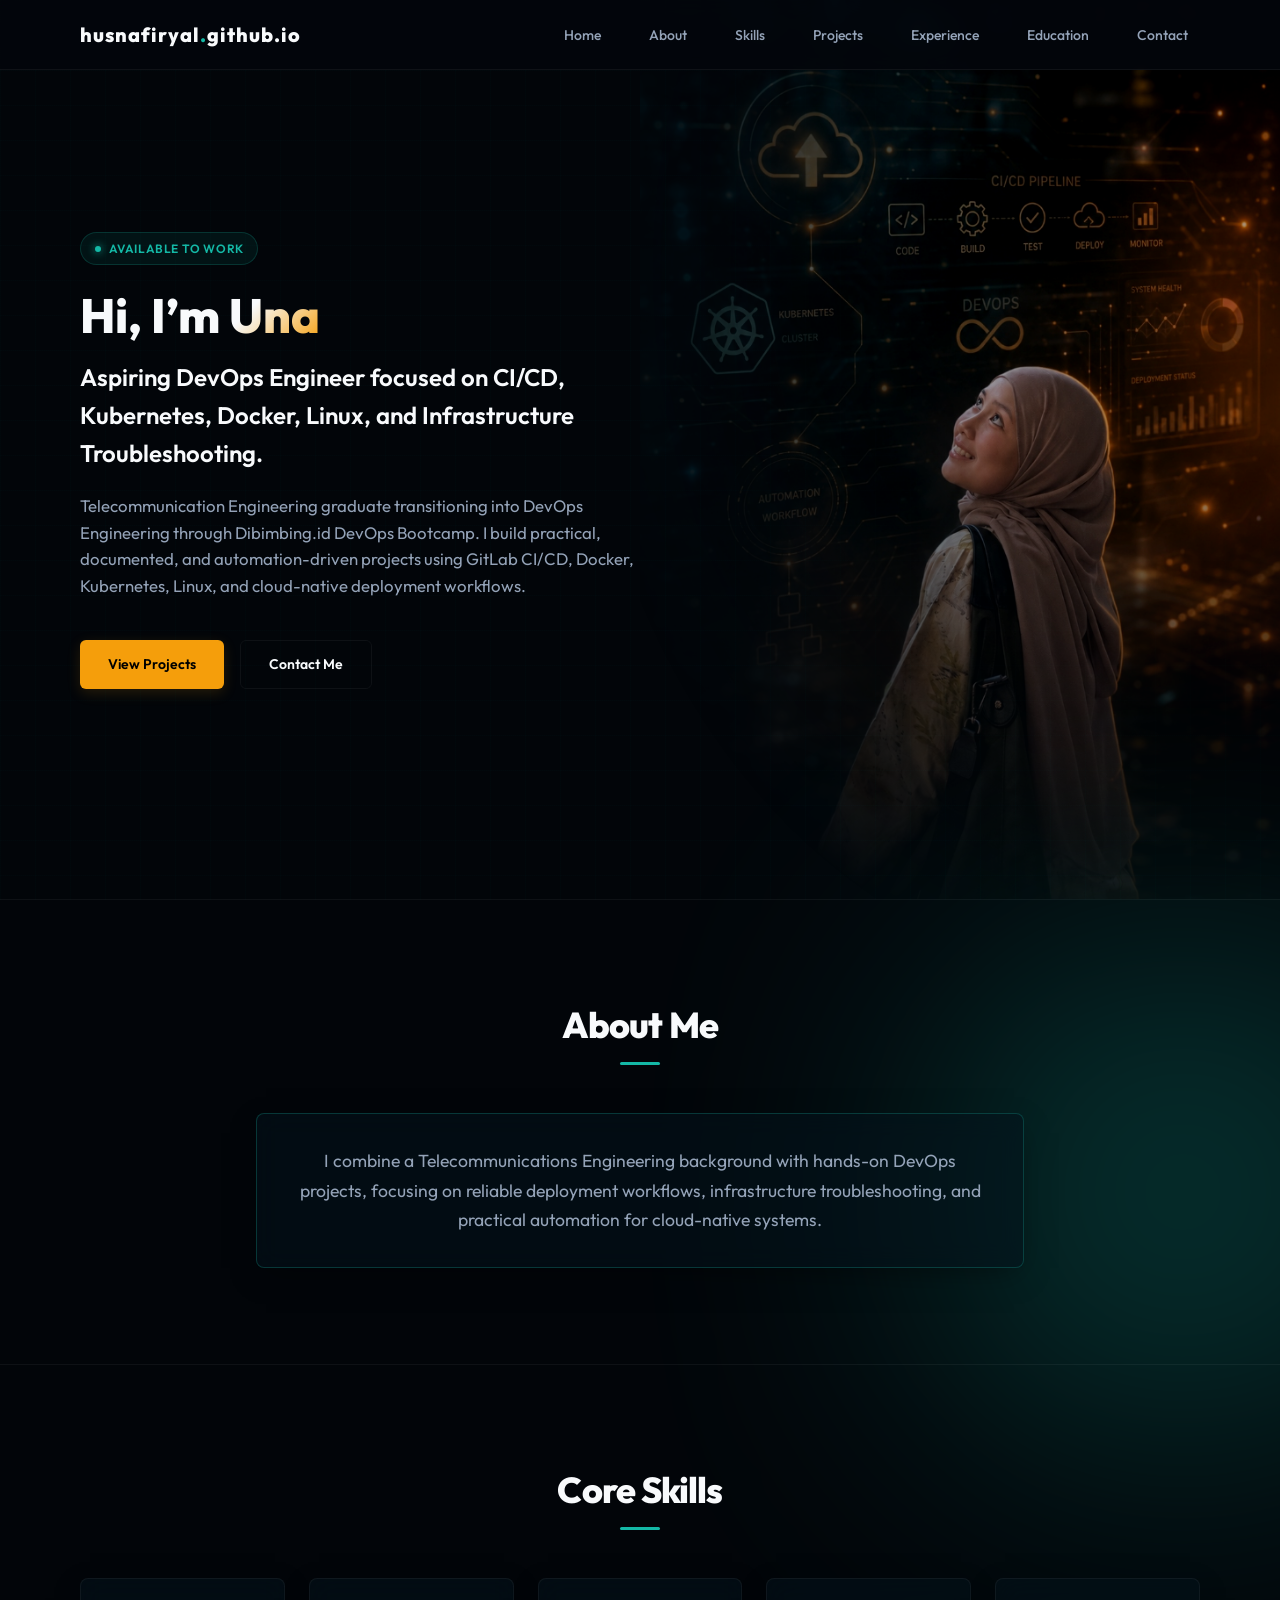
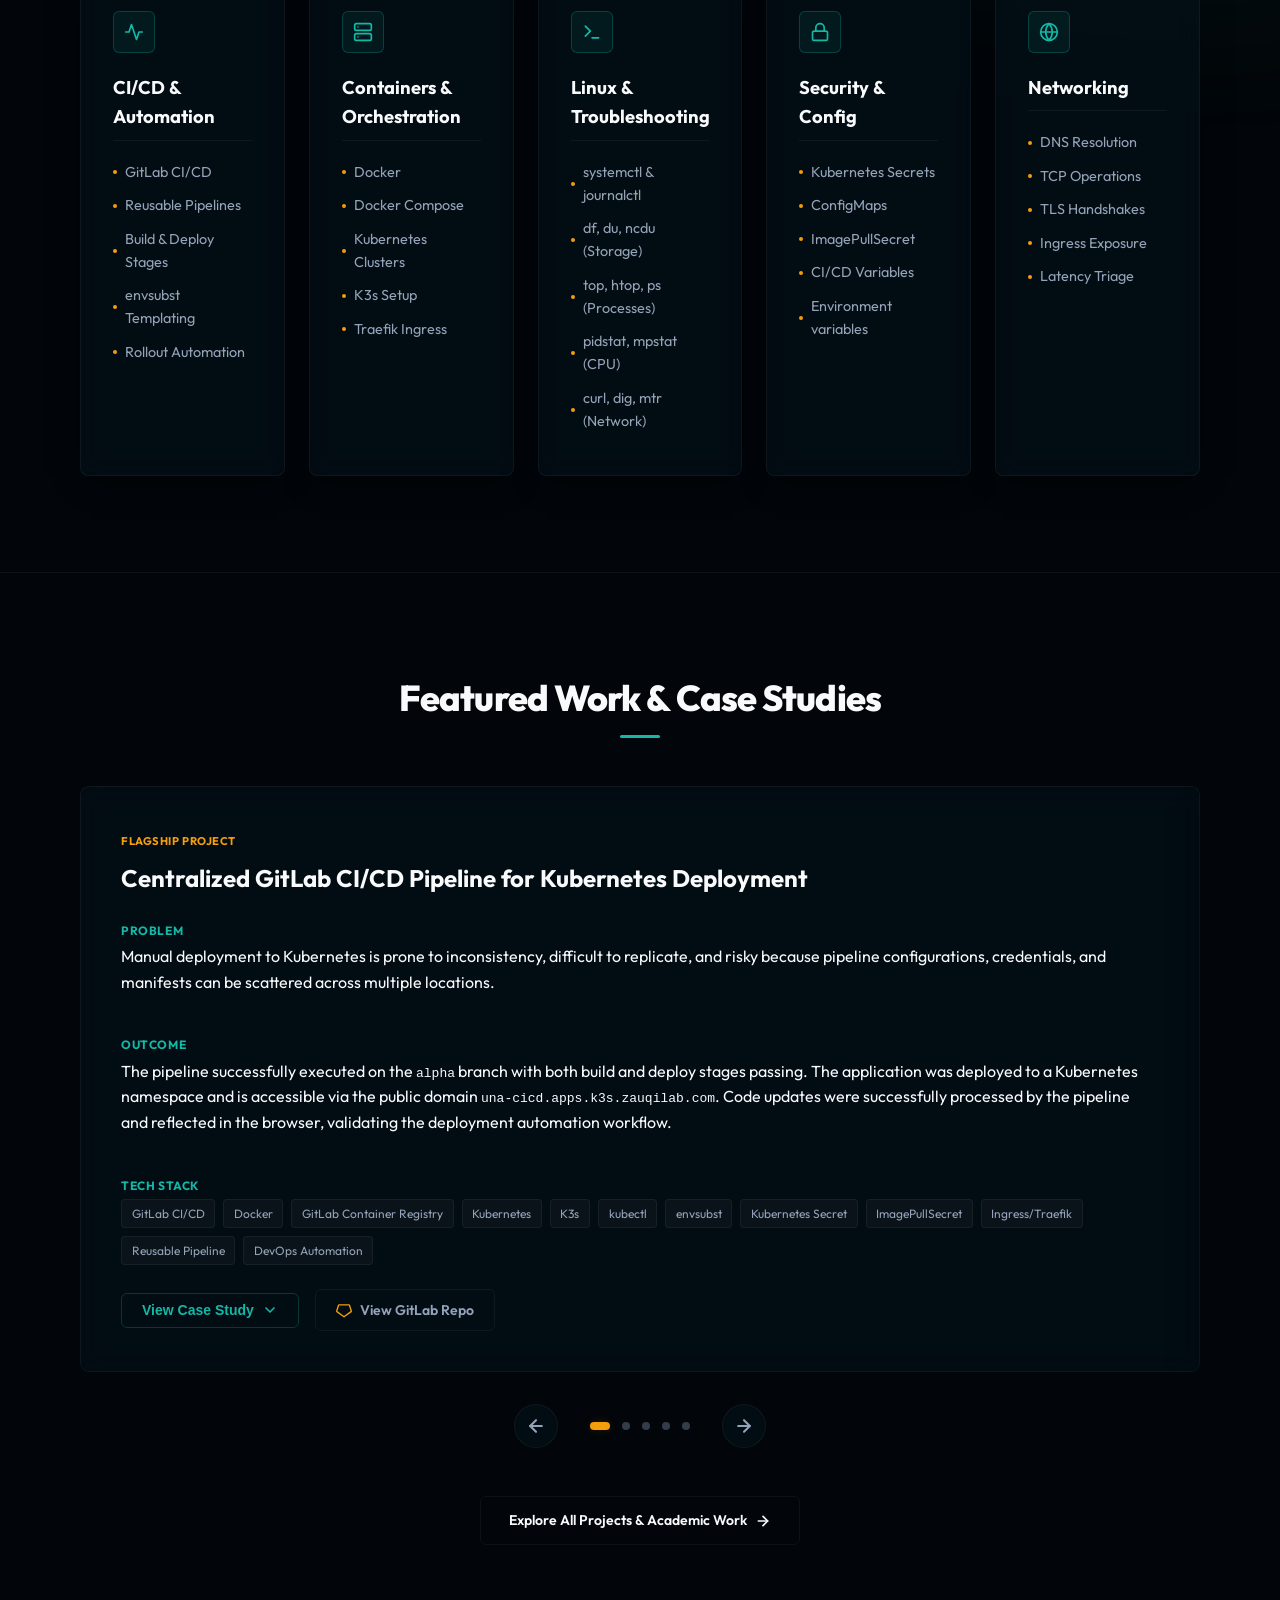
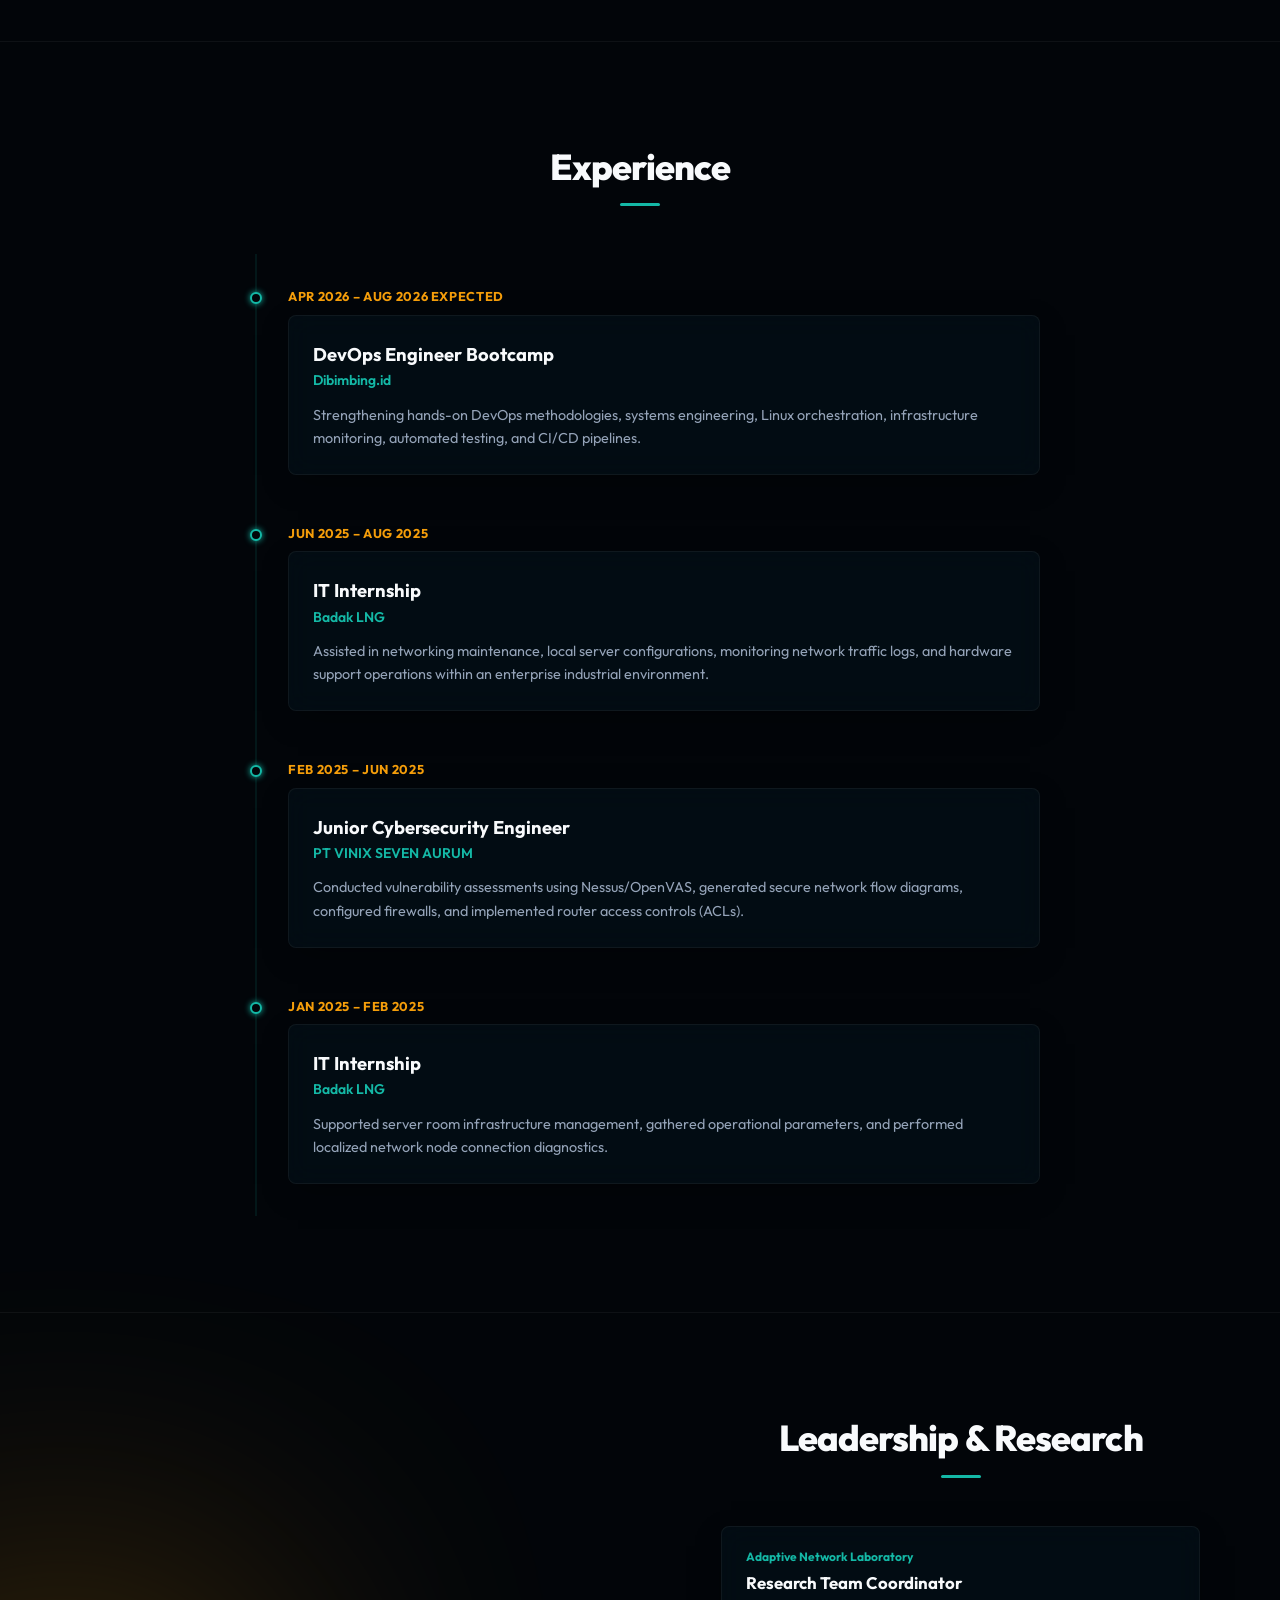
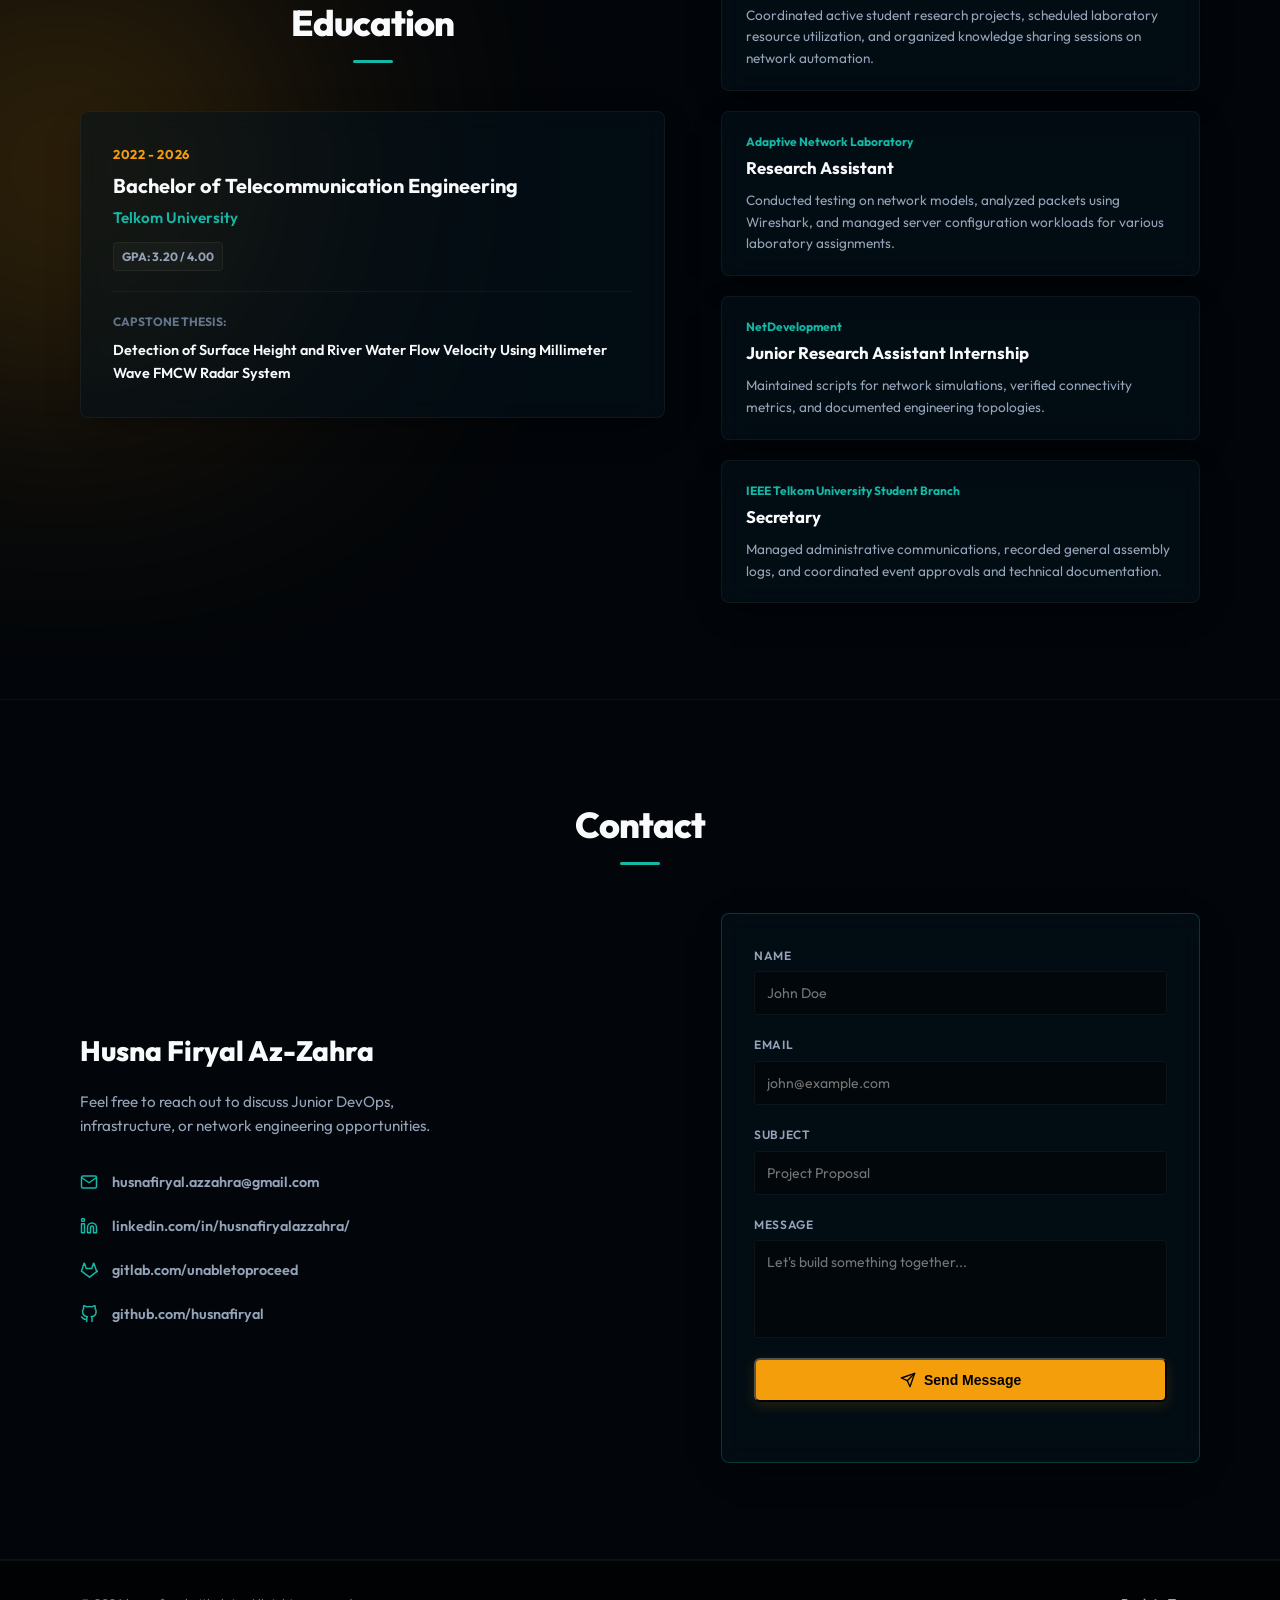
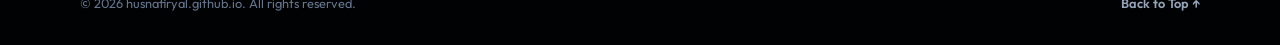
==== commit 01307168: "feat: replace pipeline architecture images with official diagrams and implement tabbed switcher view" ====
--- a/index.html
+++ b/index.html
@@ -280,10 +280,21 @@
                     </div>
                   </div>
                   
-                  <div class="project-visuals" style="display: flex; flex-direction: column; gap: 1.5rem; justify-content: center; align-items: center;">
-                    <span class="flowchart-title" style="font-weight: 600; color: var(--text-primary);">Pipeline Architecture Diagram</span>
-                    <div class="diagram-container" style="background: rgba(255,255,255,0.02); border: 1px solid var(--border-glass); border-radius: 12px; padding: 0.5rem; overflow: hidden; width: 100%;">
-                      <img src="pipeline_architecture.png" alt="GitLab CI/CD to Kubernetes Pipeline Architecture Diagram" style="width: 100%; height: auto; border-radius: 8px; display: block; object-fit: contain;">
+                  <div class="project-visuals" style="display: flex; flex-direction: column; gap: 1rem; justify-content: flex-start; align-items: center; width: 100%;">
+                    <div class="diagram-switcher-tabs">
+                      <button class="diagram-tab-btn active" data-target="diagram-arch-home">Detailed Architecture</button>
+                      <button class="diagram-tab-btn" data-target="diagram-flow-home">Simplified Flow</button>
+                    </div>
+                    
+                    <div class="diagram-viewport">
+                      <!-- Slide 1 (Active) -->
+                      <div id="diagram-arch-home" class="diagram-slide active">
+                        <img src="pipeline_architecture.png" alt="Detailed Pipeline Architecture Diagram" style="width: 100%; height: auto; border-radius: 8px; display: block; object-fit: contain;">
+                      </div>
+                      <!-- Slide 2 -->
+                      <div id="diagram-flow-home" class="diagram-slide">
+                        <img src="pipeline_flow.png" alt="Simplified Pipeline Execution Flow" style="width: 100%; height: auto; border-radius: 8px; display: block; object-fit: contain;">
+                      </div>
                     </div>
                   </div>
                 </div>
--- a/style.css
+++ b/style.css
@@ -1396,3 +1396,68 @@
   box-shadow: 0 0 10px var(--amber-glow);
   background: rgba(245, 158, 11, 0.08) !important;
 }
+
+/* Diagram Switcher Styles */
+.diagram-switcher-tabs {
+  display: flex;
+  gap: 0.5rem;
+  background: rgba(2, 5, 9, 0.4);
+  border: 1px solid var(--border-glass);
+  padding: 0.3rem;
+  border-radius: 8px;
+  width: 100%;
+  max-width: 400px;
+  margin: 0 auto 0.5rem auto;
+}
+
+.diagram-tab-btn {
+  flex: 1;
+  text-align: center;
+  font-size: 0.8rem;
+  font-weight: 600;
+  padding: 0.5rem 1rem;
+  border-radius: 6px;
+  border: none;
+  background: transparent;
+  color: var(--text-secondary);
+  cursor: pointer;
+  transition: var(--transition-smooth);
+}
+
+.diagram-tab-btn:hover {
+  color: var(--text-primary);
+}
+
+.diagram-tab-btn.active {
+  background: var(--bg-card-hover);
+  color: var(--teal-bright);
+  box-shadow: 0 0 10px var(--teal-glow);
+  border: 1px solid rgba(20, 184, 166, 0.2);
+}
+
+.diagram-viewport {
+  width: 100%;
+  position: relative;
+  background: rgba(255, 255, 255, 0.01);
+  border: 1px solid var(--border-glass);
+  border-radius: 12px;
+  padding: 0.5rem;
+  overflow: hidden;
+  display: flex;
+  align-items: center;
+  justify-content: center;
+}
+
+.diagram-slide {
+  width: 100%;
+  display: none;
+  opacity: 0;
+  transform: scale(0.98);
+  transition: opacity 0.4s ease, transform 0.4s ease;
+}
+
+.diagram-slide.active {
+  display: block;
+  opacity: 1;
+  transform: scale(1);
+}
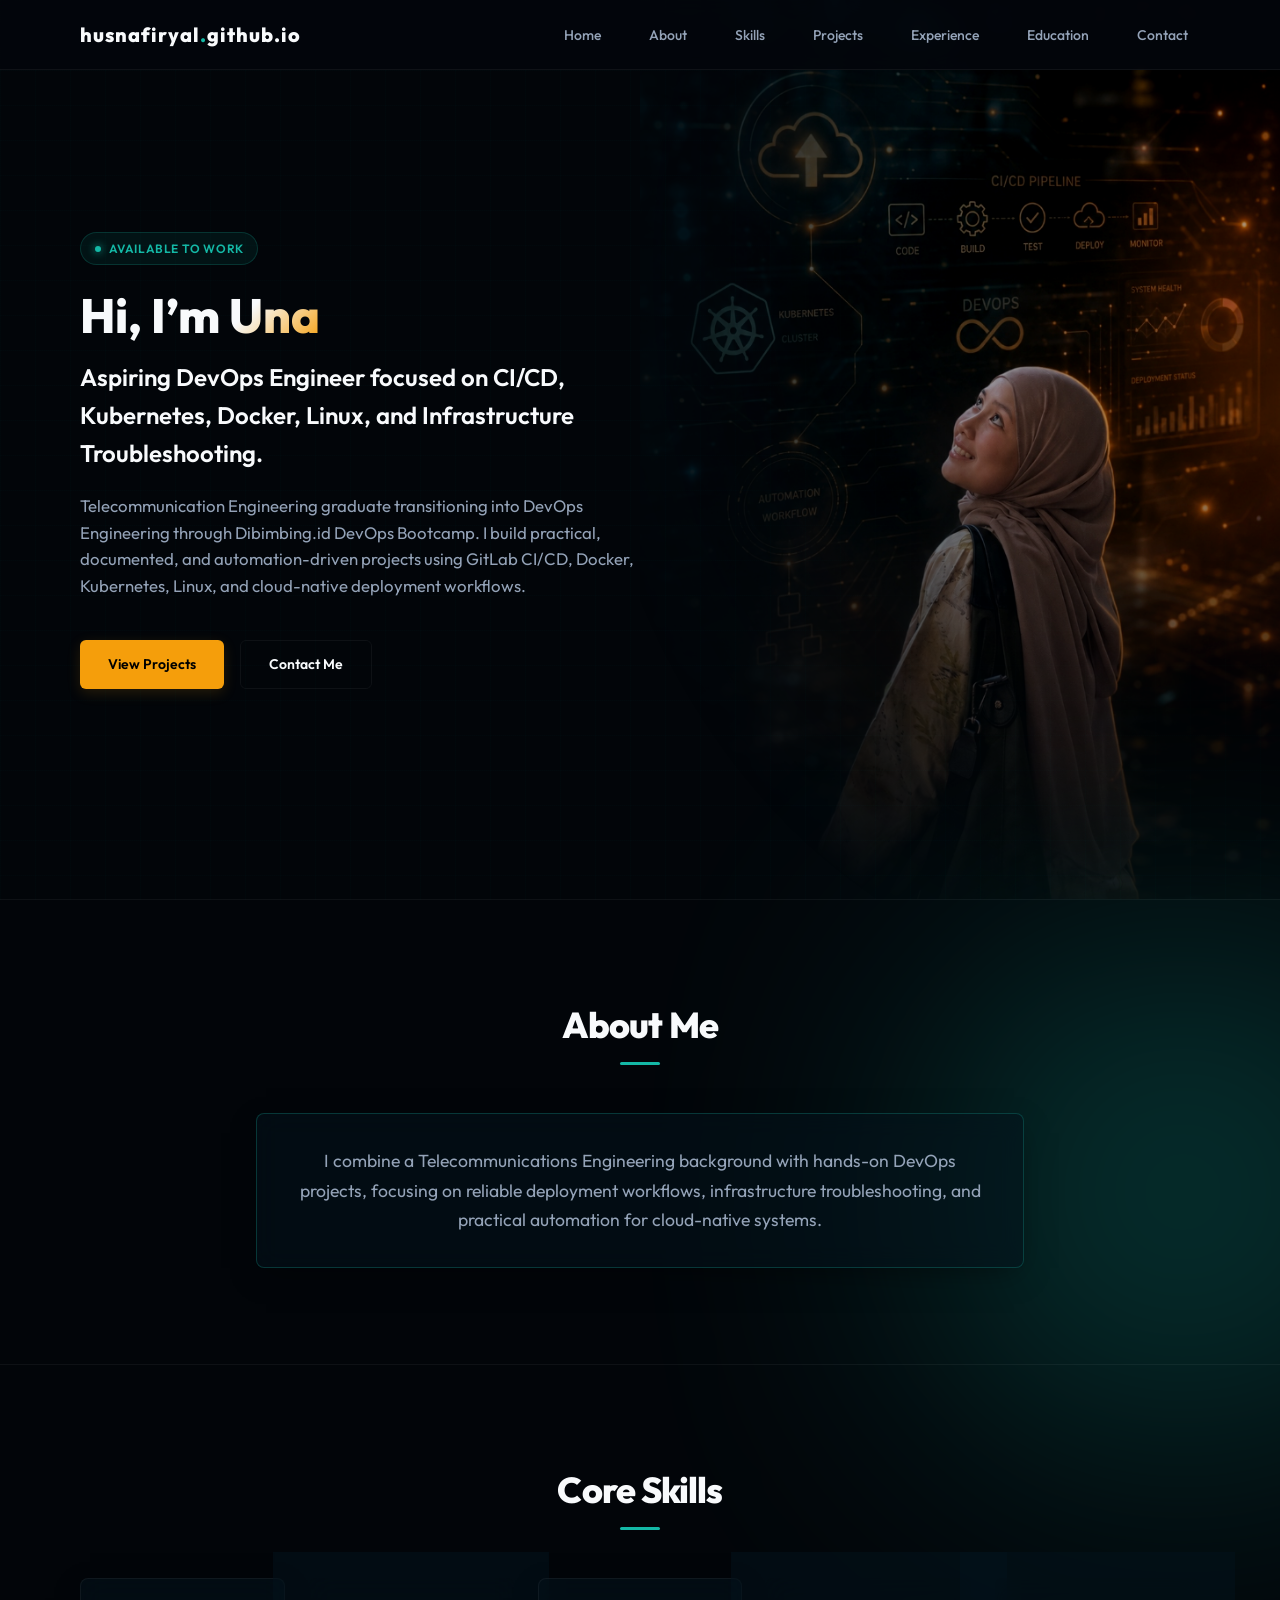
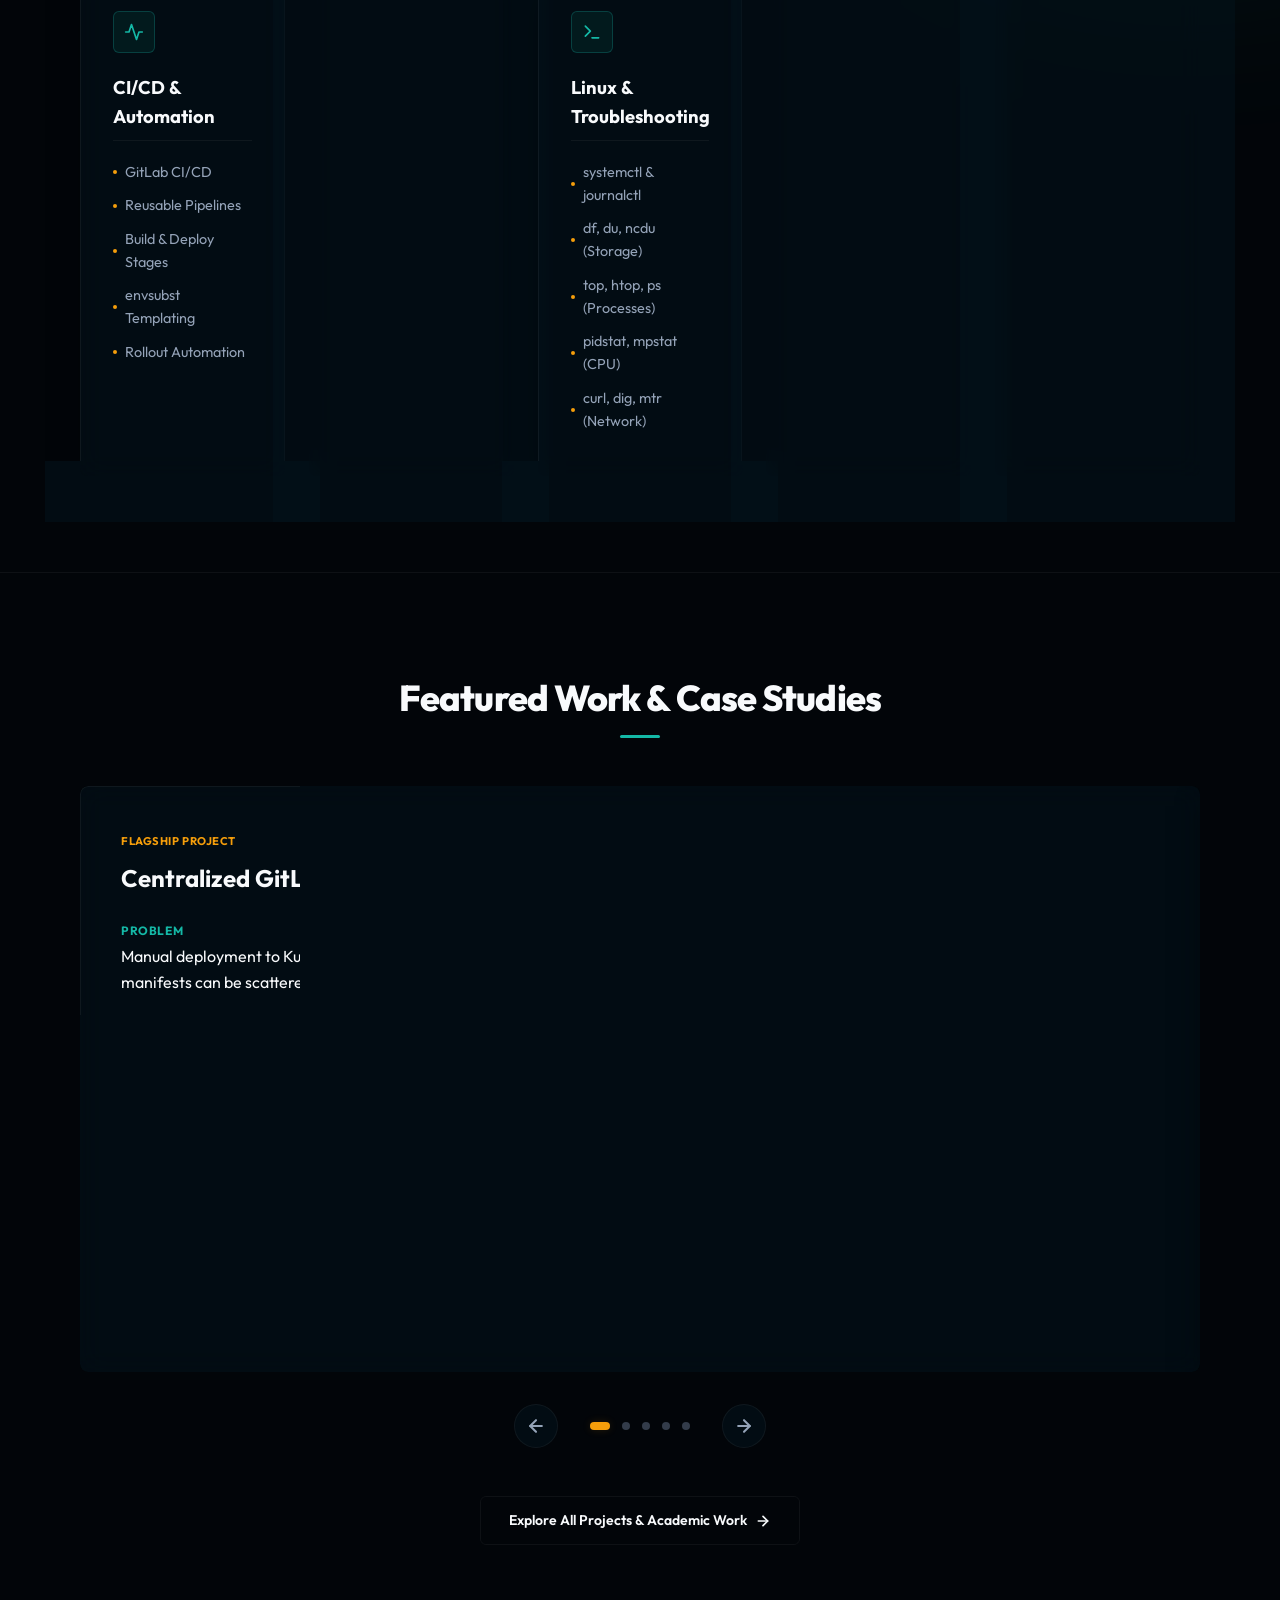
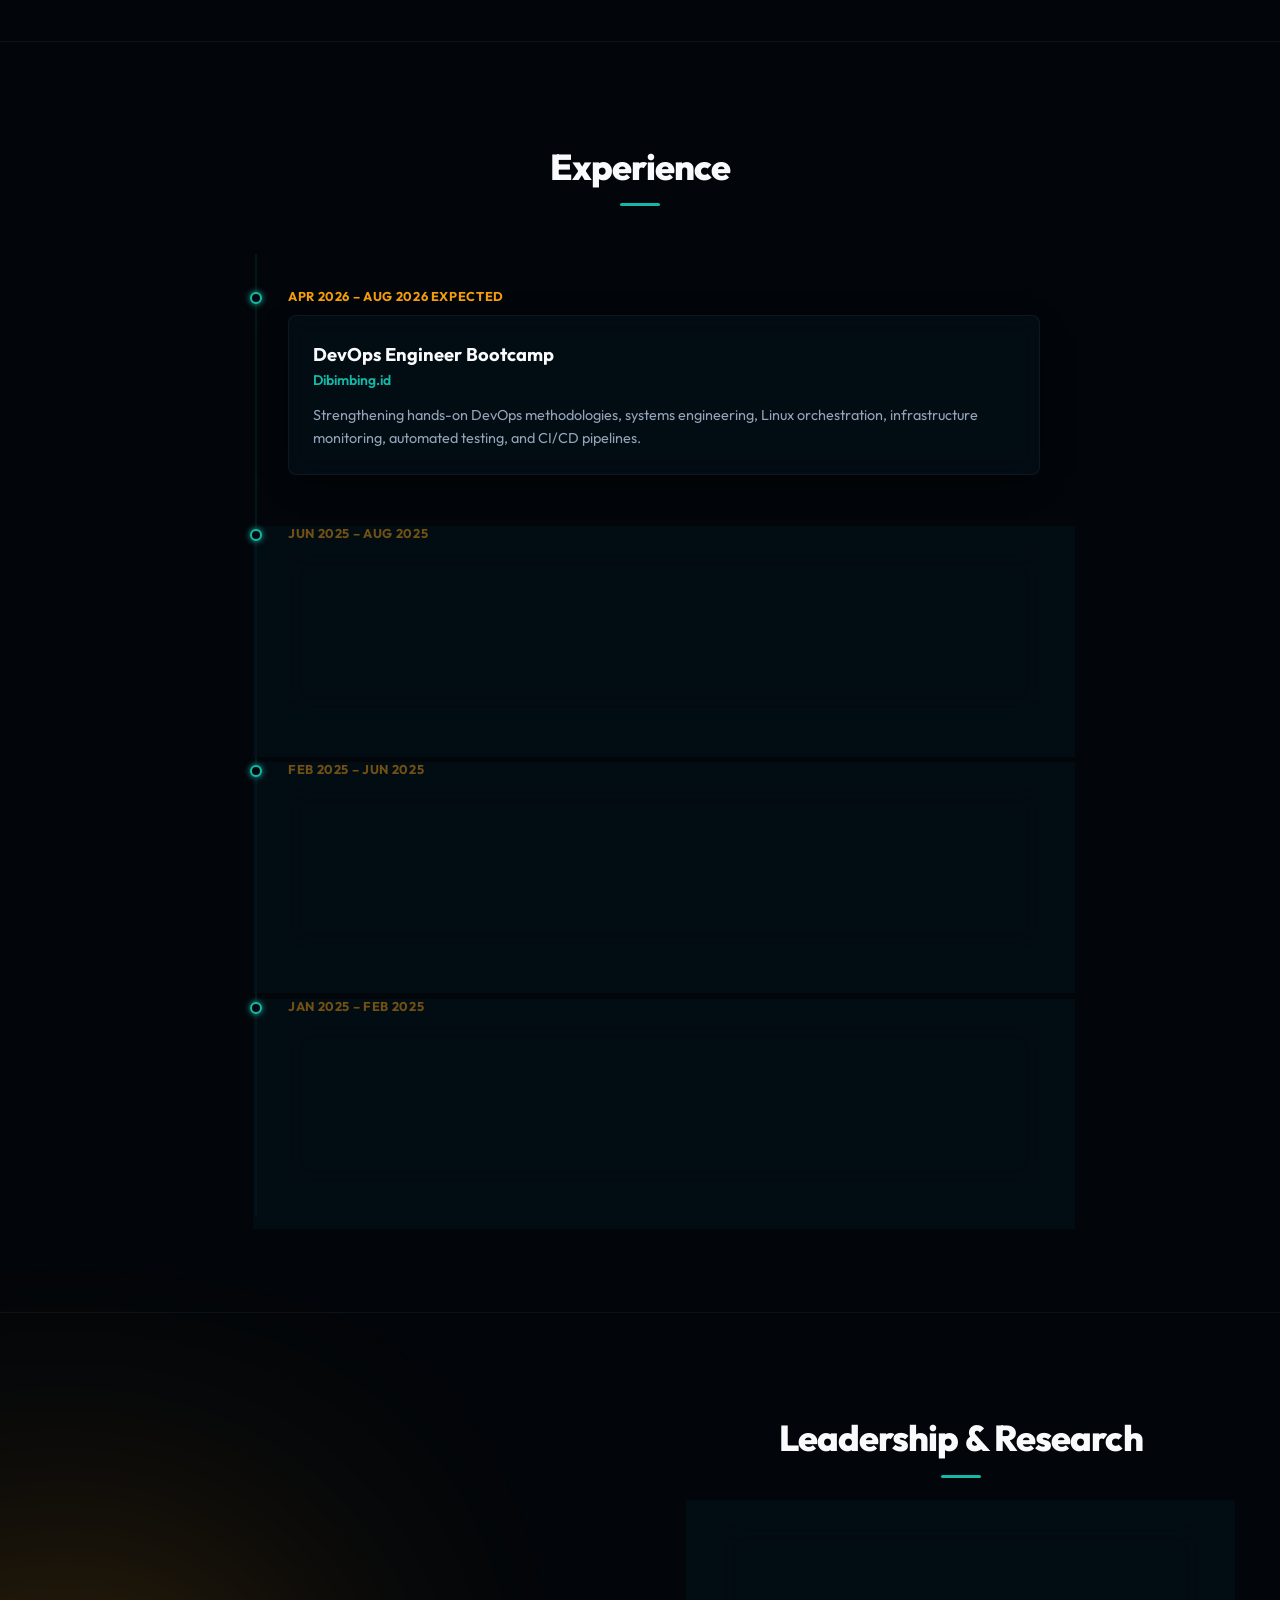
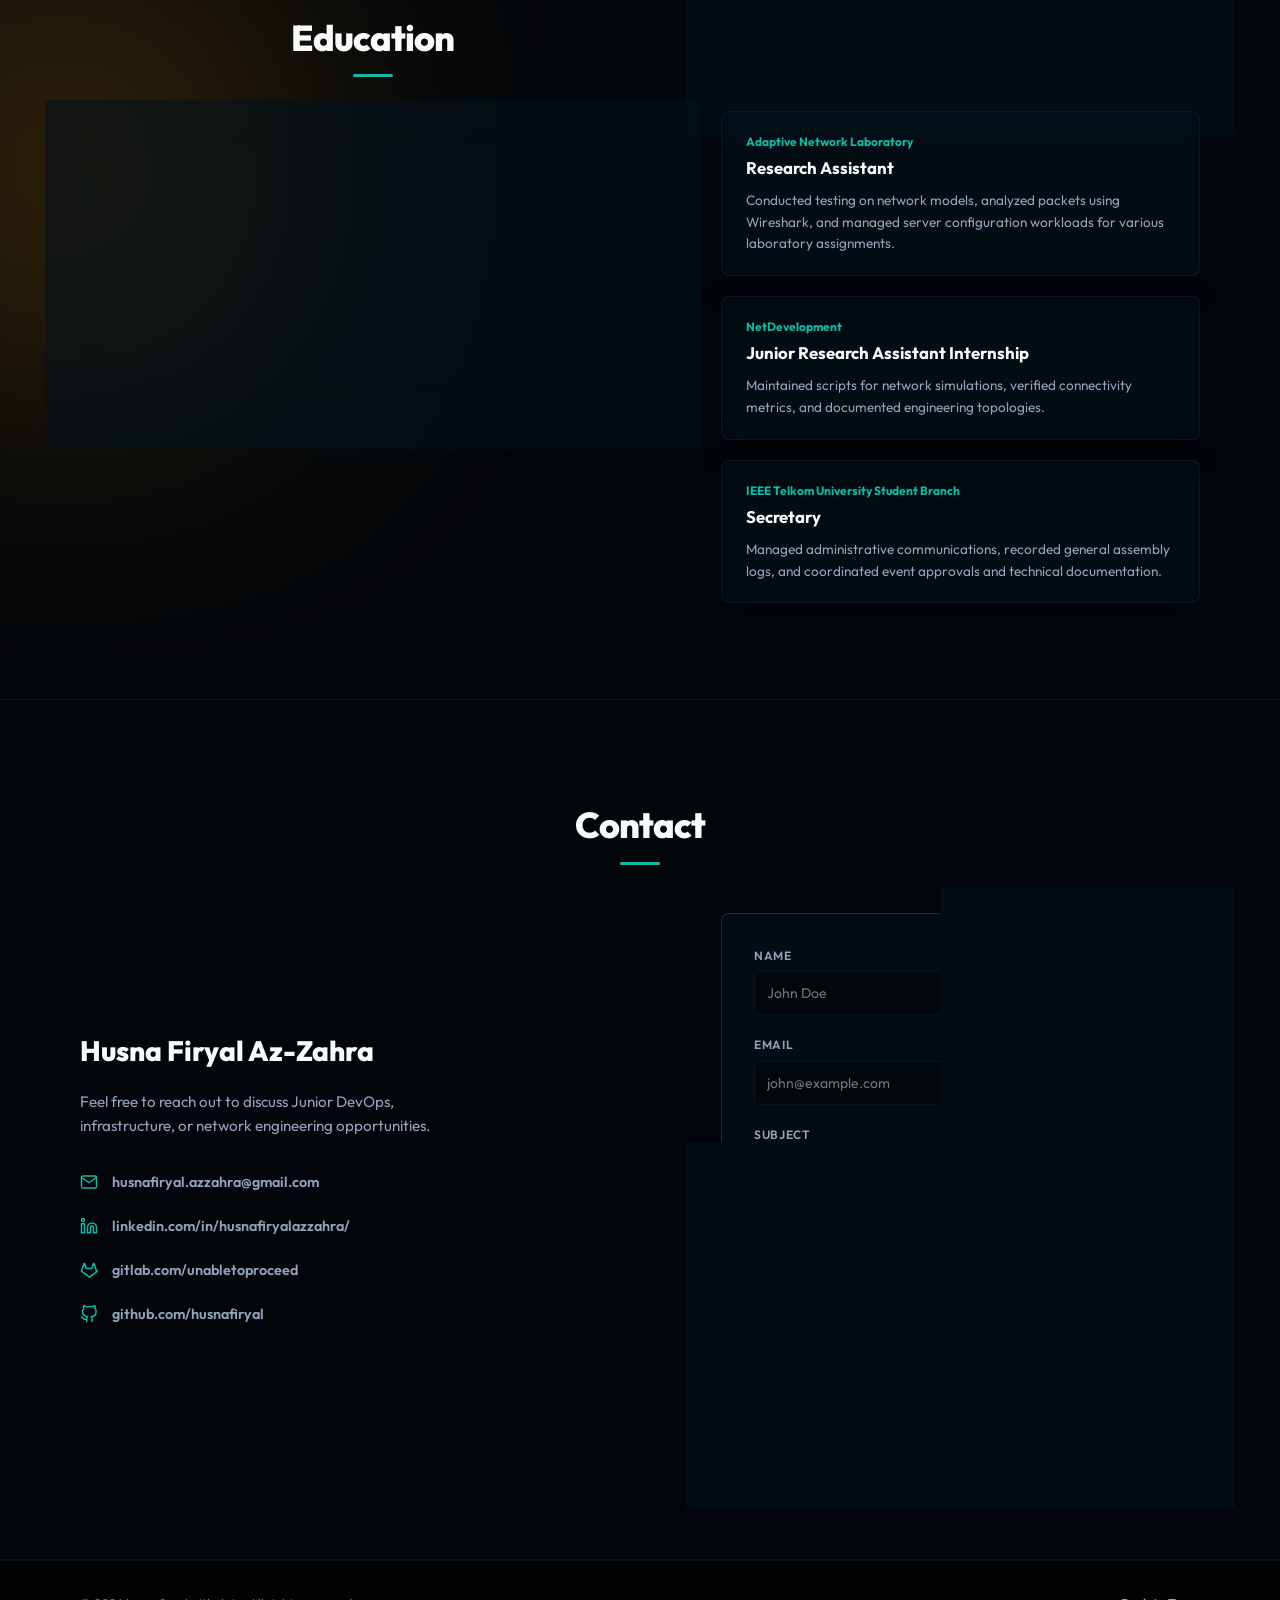
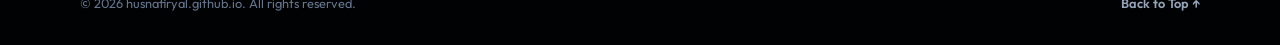
==== commit fc9c5ef3: "feat: remove GPA, update docker auth case study and visual switchers" ====
--- a/index.html
+++ b/index.html
@@ -295,6 +295,11 @@
                       <div id="diagram-flow-home" class="diagram-slide">
                         <img src="pipeline_flow.png" alt="Simplified Pipeline Execution Flow" style="width: 100%; height: auto; border-radius: 8px; display: block; object-fit: contain;">
                       </div>
+                      
+                      <!-- View Full Image Button -->
+                      <a href="pipeline_architecture.png" target="_blank" class="btn-view-full" title="View Full Image">
+                        <svg xmlns="http://www.w3.org/2000/svg" width="16" height="16" viewBox="0 0 24 24" fill="none" stroke="currentColor" stroke-width="2.5" stroke-linecap="round" stroke-linejoin="round"><path d="M15 3h6v6"></path><path d="M9 21H3v-6"></path><path d="M21 3l-7 7M3 21l7-7"></path></svg>
+                      </a>
                     </div>
                   </div>
                 </div>
@@ -329,54 +334,96 @@
                 
                 <div class="case-study-block">
                   <span class="case-study-label">Outcome</span>
-                  <p>Achieved zero-downtime rolling updates and failover protection, verifying node statuses and service endpoints natively via CLI.</p>
+                  <p>Achieved zero-downtime rolling updates and failover protection, verifying node statuses and service endpoints natively via CLI. Users could access the web app reliably across multiple replicas, and deployment updates were seamless.</p>
                 </div>
 
                 <div class="case-study-block">
                   <span class="case-study-label">Tech Stack</span>
                   <div class="project-tags">
-                    <span>Kubernetes</span>
-                    <span>K3s</span>
-                    <span>Traefik</span>
-                    <span>Deployment</span>
-                    <span>Service</span>
-                    <span>Ingress</span>
+                    <span>Kubernetes (K3s)</span>
+                    <span>Traefik Ingress</span>
+                    <span>Deployment manifest</span>
+                    <span>Service manifest</span>
+                    <span>Ingress manifest</span>
                     <span>ConfigMap</span>
                     <span>Secret</span>
                     <span>Resource Limits</span>
-                    <span>kubectl</span>
+                    <span>kubectl CLI</span>
                   </div>
                 </div>
               </div>
               
               <!-- Collapsible Details Container -->
               <div id="project-2-collapsible" class="project-collapsible">
-                <div class="project-body-split grid-2">
-                  <div>
+                <div class="project-body grid-2">
+                  <div class="project-info">
                     <div class="case-study-block">
                       <span class="case-study-label">Solution</span>
-                      <p>Deployed a containerized color application to a K3s Kubernetes cluster using Deployment, Service, ConfigMap/Secret, resource limits, 3 replicas, and Traefik Ingress.</p>
-                    </div>
-                  </div>
-                  <div>
-                    <div class="case-study-block">
-                      <span class="case-study-label">Key Highlights</span>
+                      <p>Created a Kubernetes Deployment with 3 replicas to ensure high availability. Exposed the app via Traefik Ingress controller with proper backend service routing. Configured environment variables using ConfigMap/Secret for dynamic app behavior. Applied resource requests and limits per pod to allow safe scheduling across nodes. Implemented a rolling updates strategy to avoid downtime during deployment changes.</p>
+                    </div>
+                    
+                    <div class="case-study-block">
+                      <span class="case-study-label">My Contributions</span>
                       <ul class="highlights-list">
-                        <li>Scaled pods to 3 replicas with Anti-Affinity rules for cluster resilience.</li>
-                        <li>Designed resource request limits (CPU and Memory) to prevent node overload.</li>
-                        <li>Exposed app via Traefik Ingress with custom hostname bindings.</li>
+                        <li>Wrote Deployment, Service, Ingress, ConfigMap, and Secret manifests.</li>
+                        <li>Configured environment variables for app customization.</li>
+                        <li>Verified high-availability deployment and traffic routing using <code>kubectl get pods</code> and <code>kubectl get svc</code>.</li>
+                        <li>Tested failover and rolling updates.</li>
+                        <li>Cleaned up cluster resources after testing.</li>
                       </ul>
                     </div>
+
+                    <div class="case-study-block">
+                      <span class="case-study-label">What I Learned</span>
+                      <ul class="highlights-list">
+                        <li>Linking Deployment, Service, and Ingress correctly is critical for HA workloads.</li>
+                        <li>Resource limits prevent cluster scheduling issues and pod eviction.</li>
+                        <li>Traefik Ingress simplifies routing and exposes apps securely.</li>
+                        <li>Rolling update strategies minimize downtime for users.</li>
+                      </ul>
+                    </div>
+                  </div>
+                  
+                  <div class="project-visuals" style="display: flex; flex-direction: column; gap: 1rem; justify-content: flex-start; align-items: center; width: 100%;">
+                    <div class="diagram-switcher-tabs">
+                      <button class="diagram-tab-btn active" data-target="k8s-arch-home">Architecture Diagram</button>
+                      <button class="diagram-tab-btn" data-target="k8s-live-home">Live App</button>
+                      <button class="diagram-tab-btn" data-target="k8s-pods-home">Replicas Status</button>
+                    </div>
+                    
+                    <div class="diagram-viewport">
+                      <!-- Slide 1 (Active) -->
+                      <div id="k8s-arch-home" class="diagram-slide active">
+                        <img src="k8s_ha_diagram.png" alt="Kubernetes HA Ingress Architecture Diagram" style="width: 100%; height: auto; border-radius: 8px; display: block; object-fit: contain;">
+                      </div>
+                      <!-- Slide 2 -->
+                      <div id="k8s-live-home" class="diagram-slide">
+                        <img src="k8s_live_app.png" alt="Live Web App running in browser" style="width: 100%; height: auto; border-radius: 8px; display: block; object-fit: contain;">
+                      </div>
+                      <!-- Slide 3 -->
+                      <div id="k8s-pods-home" class="diagram-slide">
+                        <img src="k8s_pods_status.png" alt="kubectl get pods output showing all replicas ready" style="width: 100%; height: auto; border-radius: 8px; display: block; object-fit: contain;">
+                      </div>
+                      
+                      <!-- View Full Image Button -->
+                      <a href="k8s_ha_diagram.png" target="_blank" class="btn-view-full" title="View Full Image">
+                        <svg xmlns="http://www.w3.org/2000/svg" width="16" height="16" viewBox="0 0 24 24" fill="none" stroke="currentColor" stroke-width="2.5" stroke-linecap="round" stroke-linejoin="round"><path d="M15 3h6v6"></path><path d="M9 21H3v-6"></path><path d="M21 3l-7 7M3 21l7-7"></path></svg>
+                      </a>
+                    </div>
                   </div>
                 </div>
               </div>
 
               <!-- Toggle Button Wrapper -->
-              <div class="project-toggle-container">
+              <div class="project-toggle-container" style="display: flex; gap: 1rem; align-items: center; flex-wrap: wrap;">
                 <button class="btn-project-toggle" aria-expanded="false" aria-controls="project-2-collapsible">
                   <span>View Case Study</span>
                   <svg class="toggle-icon" xmlns="http://www.w3.org/2000/svg" width="16" height="16" viewBox="0 0 24 24" fill="none" stroke="currentColor" stroke-width="2.5" stroke-linecap="round" stroke-linejoin="round"><polyline points="6 9 12 15 18 9"></polyline></svg>
                 </button>
+                <a href="https://gitlab.com/tutorial-ci-dibimbing/husna-demo-project" target="_blank" rel="noopener noreferrer" class="btn-project-toggle btn-gitlab-link" style="border-color: var(--border-glass); color: var(--text-secondary);">
+                  <svg xmlns="http://www.w3.org/2000/svg" width="16" height="16" viewBox="0 0 24 24" fill="none" stroke="currentColor" stroke-width="2" stroke-linecap="round" stroke-linejoin="round" style="color: var(--amber-bright);"><path d="M22.65 14.39L12 22.13 1.35 14.39a.84.84 0 0 1-.3-.94l2.76-8.49a.83.83 0 0 1 .79-.58h14.8a.83.83 0 0 1 .79.58l2.76 8.49a.84.84 0 0 1-.3.94z"></path></svg>
+                  <span>View GitLab Repo</span>
+                </a>
               </div>
             </div>
             
@@ -384,19 +431,19 @@
             <div class="glass-card project-card">
               <div class="project-header">
                 <span class="project-badge">Database & Containerization</span>
-                <h3>Dockerized Python Authentication App with PostgreSQL</h3>
+                <h3>Dockerized Python Auth App with PostgreSQL</h3>
               </div>
               
               <!-- Summary Container (Always Visible) -->
               <div class="project-summary">
                 <div class="case-study-block">
                   <span class="case-study-label">Problem</span>
-                  <p>Local database and app instances frequently encounter environment discrepancies, dependency failures, and database boot latency timing-out the main application during startup.</p>
+                  <p>Python web app needed consistent environment with PostgreSQL; manual setup was error-prone.</p>
                 </div>
                 
                 <div class="case-study-block">
                   <span class="case-study-label">Outcome</span>
-                  <p>Unified local development environments, preventing data loss during containers rebuild and exposing local services securely.</p>
+                  <p>Dockerized application with database container, working locally and on CI/CD pipeline. Healthcheck added to prevent start failures.</p>
                 </div>
 
                 <div class="case-study-block">
@@ -404,11 +451,10 @@
                   <div class="project-tags">
                     <span>Docker</span>
                     <span>Docker Compose</span>
-                    <span>Python</span>
+                    <span>Python 3.11</span>
                     <span>PostgreSQL 15</span>
-                    <span>Docker Network</span>
-                    <span>Docker Volume</span>
-                    <span>Environment Variables</span>
+                    <span>Docker Networks</span>
+                    <span>Docker Volumes</span>
                     <span>Healthcheck</span>
                   </div>
                 </div>
@@ -416,32 +462,71 @@
               
               <!-- Collapsible Details Container -->
               <div id="project-3-collapsible" class="project-collapsible">
-                <div class="project-body-split grid-2">
-                  <div>
+                <div class="project-body grid-2">
+                  <div class="project-info">
                     <div class="case-study-block">
                       <span class="case-study-label">Solution</span>
-                      <p>Containerized a Python authentication app using Dockerfile and Docker Compose, connected it to PostgreSQL 15, configured Docker network, volume, environment variables, and database healthcheck.</p>
-                    </div>
-                  </div>
-                  <div>
-                    <div class="case-study-block">
-                      <span class="case-study-label">Key Highlights</span>
+                      <p>Wrote Dockerfile and docker-compose.yml for app + database. Configured environment variables for database credentials. Added healthcheck to ensure app waits for DB readiness.</p>
+                    </div>
+                    
+                    <div class="case-study-block">
+                      <span class="case-study-label">My Contributions</span>
                       <ul class="highlights-list">
-                        <li>Optimized multi-stage Docker build to reduce production image size.</li>
-                        <li>Secured persistent data using named Docker volumes for PostgreSQL 15.</li>
-                        <li>Implemented db readiness check via `pg_isready` before launching the app.</li>
+                        <li>Built Dockerfile, configured Compose network and volume.</li>
+                        <li>Implemented environment variables for DB connection.</li>
+                        <li>Verified app running on <code>localhost:8098</code>.</li>
                       </ul>
                     </div>
+
+                    <div class="case-study-block">
+                      <span class="case-study-label">What I Learned</span>
+                      <ul class="highlights-list">
+                        <li>Container orchestration basics with Docker Compose.</li>
+                        <li>Importance of service readiness for multi-container apps.</li>
+                      </ul>
+                    </div>
+                  </div>
+                  
+                  <div class="project-visuals" style="display: flex; flex-direction: column; gap: 1rem; justify-content: flex-start; align-items: center; width: 100%;">
+                    <div class="diagram-switcher-tabs">
+                      <button class="diagram-tab-btn active" data-target="docker-compose-home">Docker Compose YAML</button>
+                      <button class="diagram-tab-btn" data-target="docker-app-home">Running App</button>
+                      <button class="diagram-tab-btn" data-target="docker-db-home">DB Container Logs</button>
+                    </div>
+                    
+                    <div class="diagram-viewport">
+                      <!-- Slide 1 (Active) -->
+                      <div id="docker-compose-home" class="diagram-slide active">
+                        <img src="docker_compose_setup.png" alt="Docker Compose Setup Config Diagram" style="width: 100%; height: auto; border-radius: 8px; display: block; object-fit: contain;">
+                      </div>
+                      <!-- Slide 2 -->
+                      <div id="docker-app-home" class="diagram-slide">
+                        <img src="docker_app_live.png" alt="Running App Screenshot" style="width: 100%; height: auto; border-radius: 8px; display: block; object-fit: contain;">
+                      </div>
+                      <!-- Slide 3 -->
+                      <div id="docker-db-home" class="diagram-slide">
+                        <img src="docker_db_logs.png" alt="DB Container Logs Screenshot" style="width: 100%; height: auto; border-radius: 8px; display: block; object-fit: contain;">
+                      </div>
+                      
+                      <!-- View Full Image Button -->
+                      <a href="docker_compose_setup.png" target="_blank" class="btn-view-full" title="View Full Image">
+                        <svg xmlns="http://www.w3.org/2000/svg" width="16" height="16" viewBox="0 0 24 24" fill="none" stroke="currentColor" stroke-width="2.5" stroke-linecap="round" stroke-linejoin="round"><path d="M15 3h6v6"></path><path d="M9 21H3v-6"></path><path d="M21 3l-7 7M3 21l7-7"></path></svg>
+                      </a>
+                    </div>
                   </div>
                 </div>
               </div>
 
               <!-- Toggle Button Wrapper -->
-              <div class="project-toggle-container">
+              <div class="project-toggle-container" style="display: flex; gap: 1rem; align-items: center; flex-wrap: wrap;">
                 <button class="btn-project-toggle" aria-expanded="false" aria-controls="project-3-collapsible">
                   <span>View Case Study</span>
                   <svg class="toggle-icon" xmlns="http://www.w3.org/2000/svg" width="16" height="16" viewBox="0 0 24 24" fill="none" stroke="currentColor" stroke-width="2.5" stroke-linecap="round" stroke-linejoin="round"><polyline points="6 9 12 15 18 9"></polyline></svg>
                 </button>
+                <a href="https://github.com/husnafiryal/tugas-docker-auth" target="_blank" rel="noopener noreferrer" class="btn-project-toggle btn-github-link" style="border-color: var(--border-glass); color: var(--text-secondary);">
+                  <svg xmlns="http://www.w3.org/2000/svg" width="16" height="16" viewBox="0 0 24 24" fill="none" stroke="currentColor" stroke-width="2" stroke-linecap="round" stroke-linejoin="round" style="color: var(--teal-bright);"><path d="M9 19c-5 1.5-5-2.5-7-3m14 6v-3.87a3.37 3.37 0 0 0-.94-2.61c3.14-.35 6.44-1.54 6.44-7A5.44 5.44 0 0 0 20 4.77 5.07 5.07 0 0 0 19.91 1S18.73.65 16 2.48a13.38 13.38 0 0 0-7 0C6.27.65 5.09 1 5.09 1A5.07 5.07 0 0 0 5 4.77a5.44 5.44 0 0 0-1.5 3.78c0 5.42 3.3 6.61 6.44 7A3.37 3.37 0 0 0 9 18.13V22"></path></svg>
+                  <span>View GitHub Repo</span>
+                </a>
               </div>
             </div>
   
@@ -687,7 +772,6 @@
               <span class="edu-date">2022 - 2026</span>
               <h3>Bachelor of Telecommunication Engineering</h3>
               <h4 class="edu-school">Telkom University</h4>
-              <span class="gpa-badge">GPA: 3.20 / 4.00</span>
             </div>
             <div class="edu-capstone">
               <h5>Capstone Thesis:</h5>
--- a/style.css
+++ b/style.css
@@ -1397,6 +1397,17 @@
   background: rgba(245, 158, 11, 0.08) !important;
 }
 
+/* GitHub Link Button hover states */
+.btn-github-link {
+  text-decoration: none;
+}
+.btn-github-link:hover {
+  border-color: var(--teal-bright) !important;
+  color: var(--teal-bright) !important;
+  box-shadow: 0 0 10px var(--teal-glow);
+  background: rgba(20, 184, 166, 0.08) !important;
+}
+
 /* Diagram Switcher Styles */
 .diagram-switcher-tabs {
   display: flex;
@@ -1461,3 +1472,30 @@
   opacity: 1;
   transform: scale(1);
 }
+
+/* View Full Image Button style */
+.btn-view-full {
+  position: absolute;
+  bottom: 0.75rem;
+  right: 0.75rem;
+  background: rgba(2, 5, 9, 0.65);
+  border: 1px solid var(--border-glass);
+  color: var(--text-secondary);
+  width: 34px;
+  height: 34px;
+  border-radius: 6px;
+  display: flex;
+  align-items: center;
+  justify-content: center;
+  cursor: pointer;
+  transition: var(--transition-smooth);
+  z-index: 10;
+}
+
+.btn-view-full:hover {
+  background: var(--bg-card-hover);
+  color: var(--teal-bright);
+  border-color: var(--teal-bright);
+  box-shadow: 0 0 8px var(--teal-glow);
+  transform: scale(1.05);
+}
